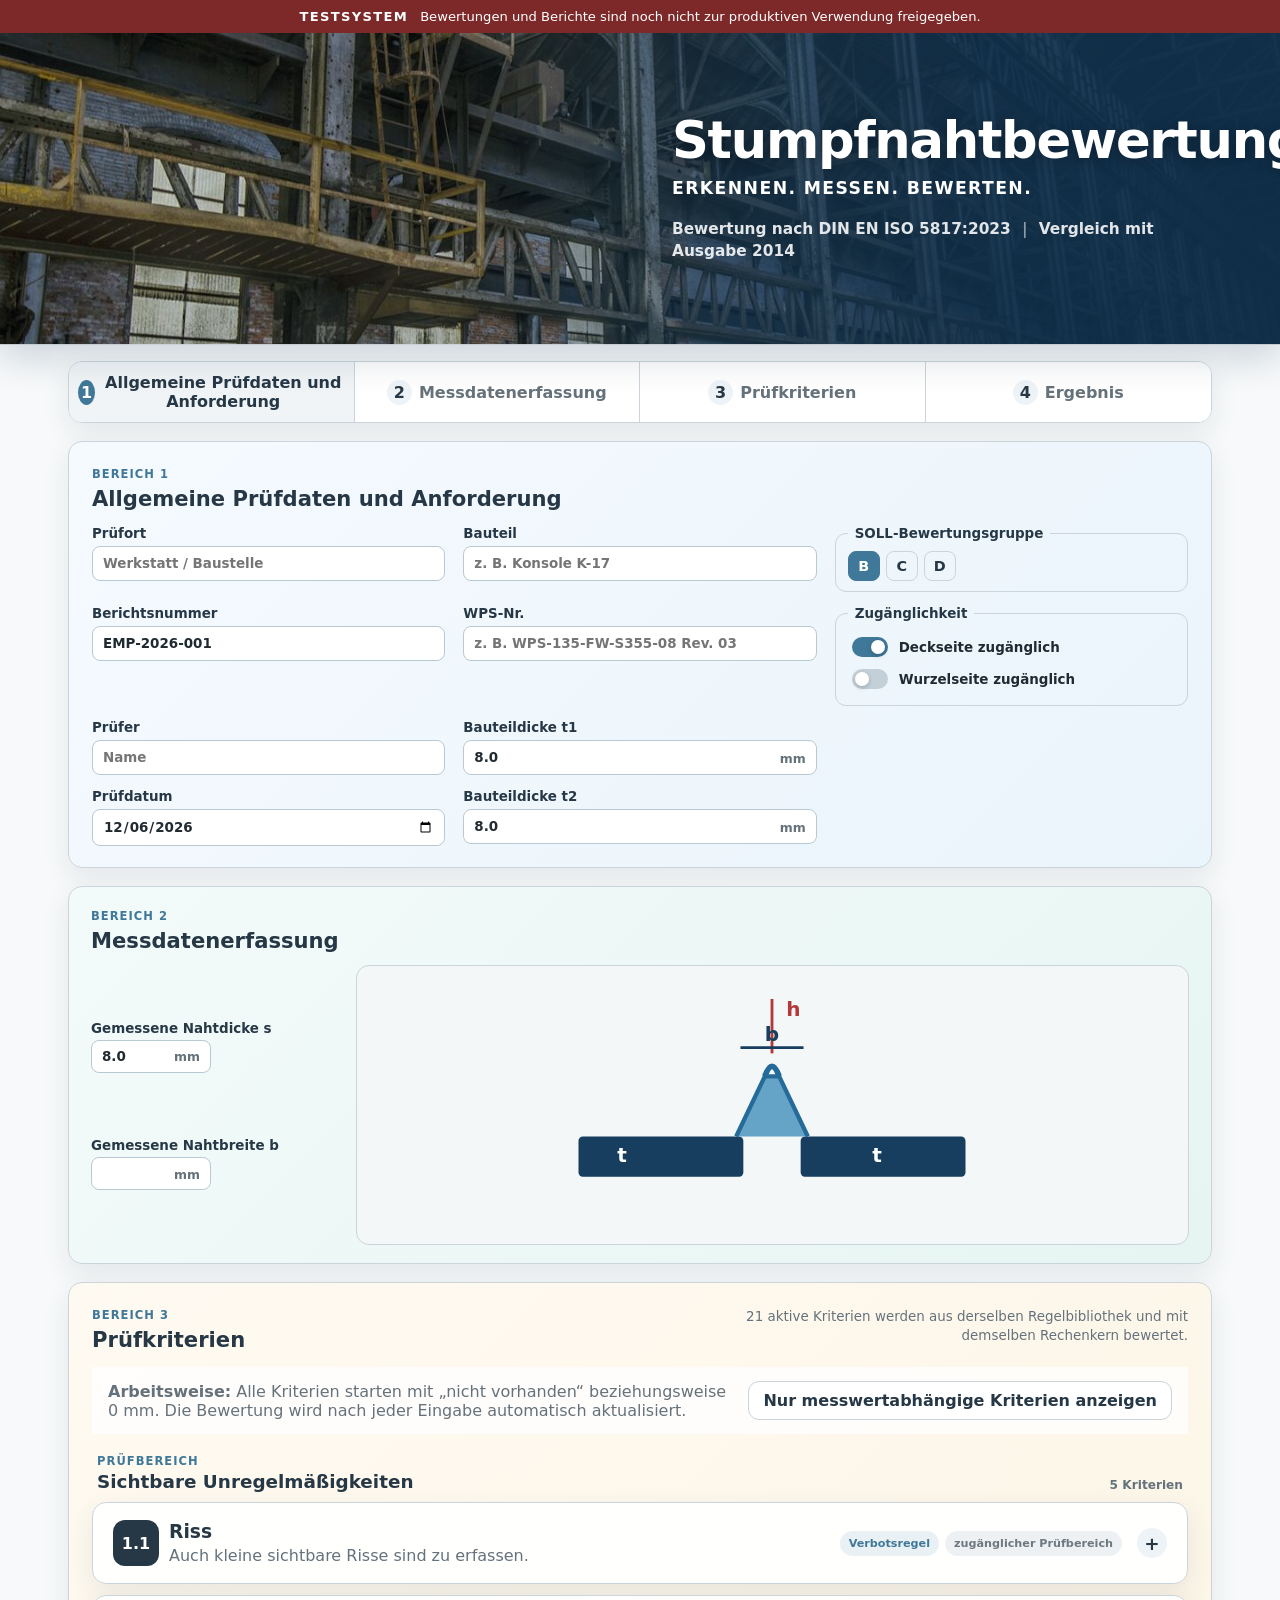
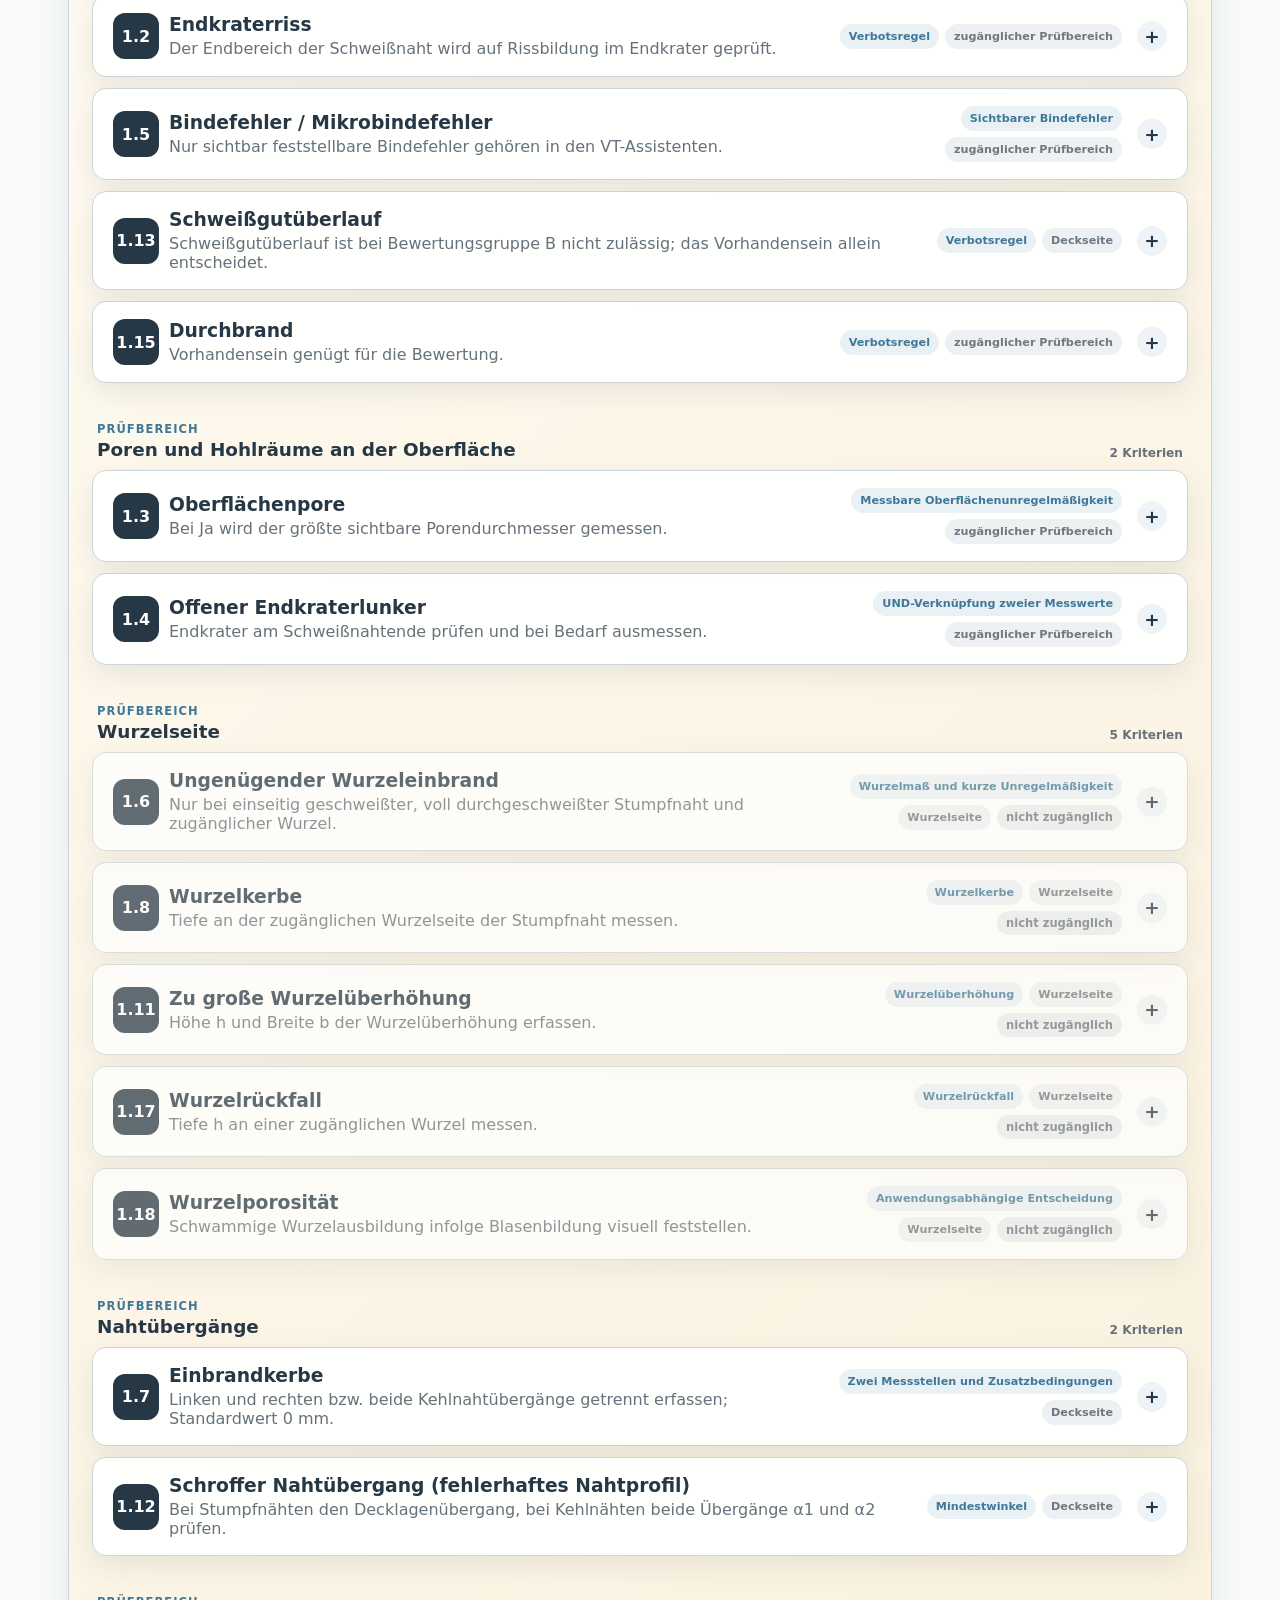
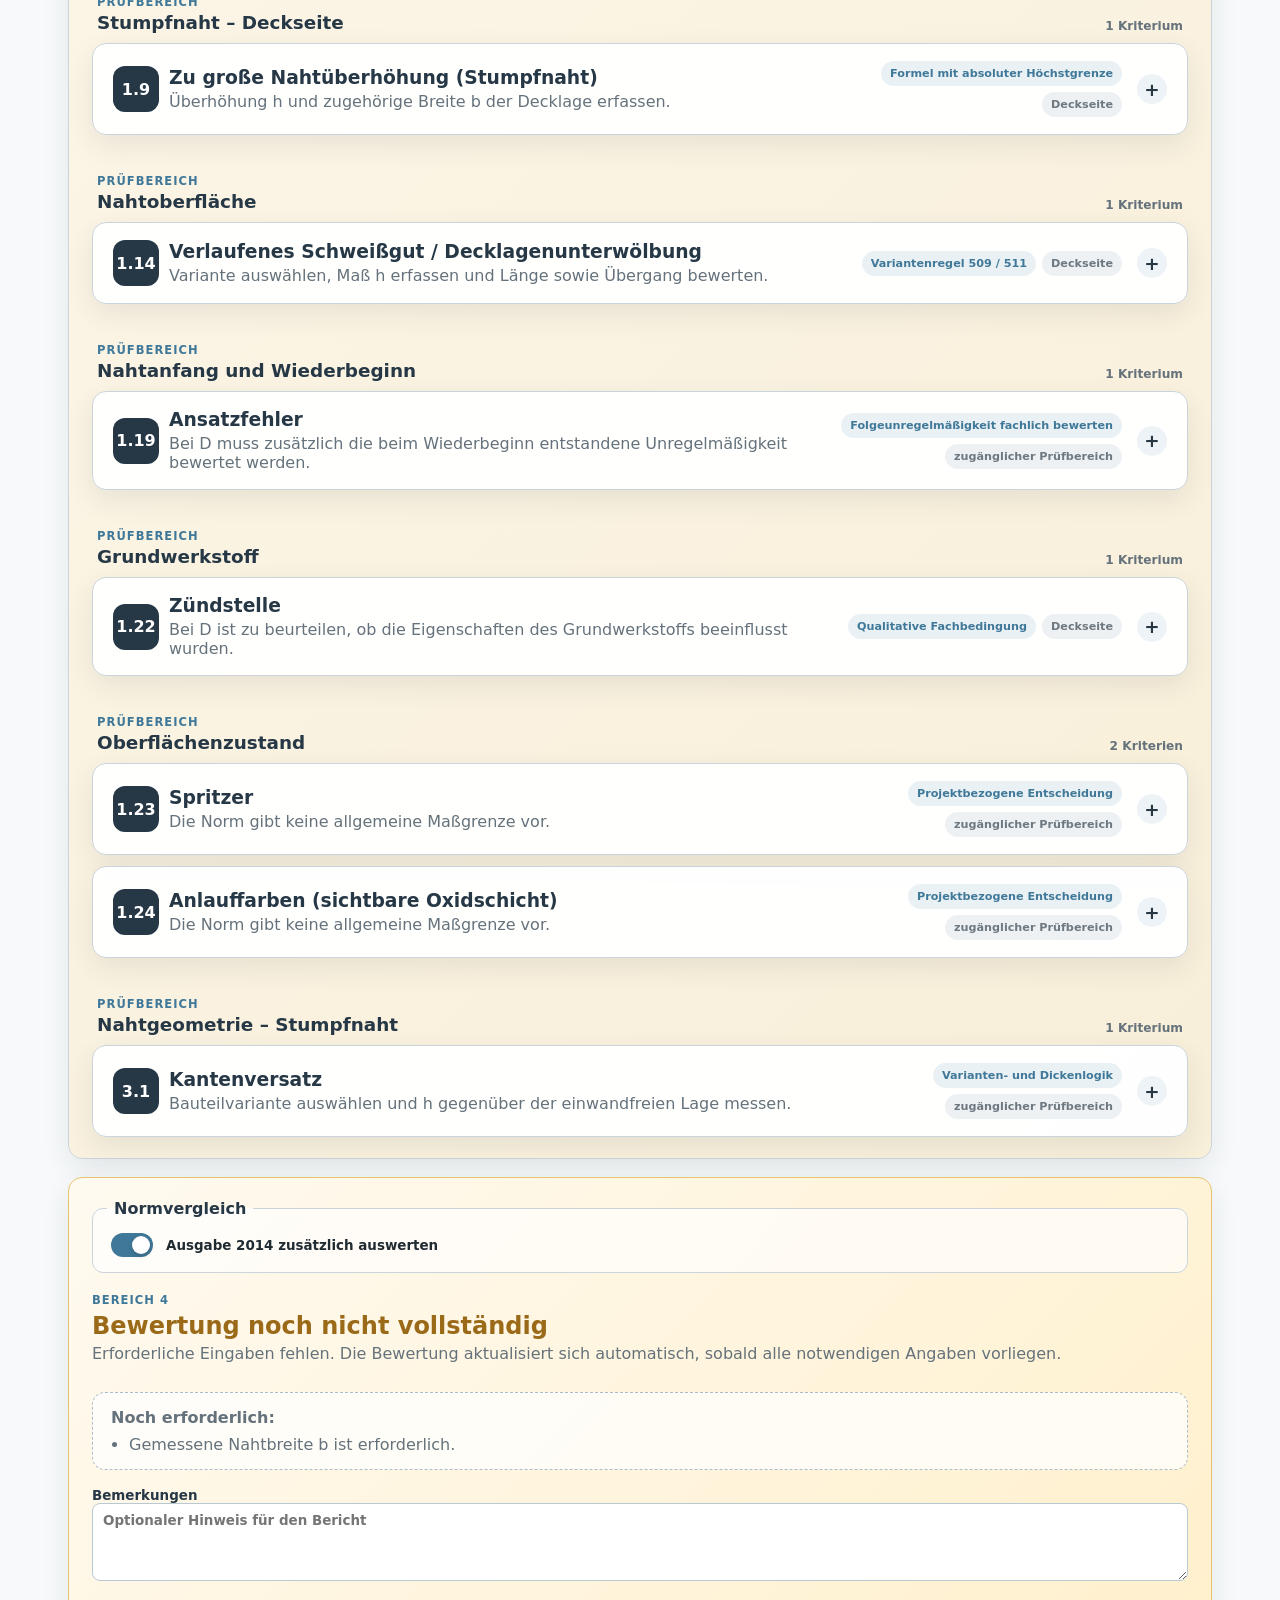
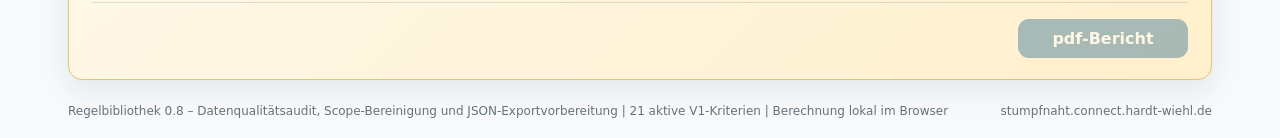
==== index.html @ 99b19569 "Connect-Stumpfnaht aus privatem Quellstand veröffentlichen" ====
<!doctype html>
<html lang="de">
<head>
  <meta charset="utf-8">
  <meta name="viewport" content="width=device-width, initial-scale=1">
  <meta name="theme-color" content="#173d5f">
  <meta name="robots" content="noindex,nofollow,noarchive">
  <meta name="referrer" content="strict-origin-when-cross-origin">
  <meta http-equiv="Content-Security-Policy" content="default-src 'self'; script-src 'self'; style-src 'self' 'unsafe-inline'; img-src 'self' data:; connect-src 'self'; object-src 'none'; base-uri 'self'; form-action 'self'">
  <title>Stumpfnahtbewertung | Hardt-Wiehl Connect</title>
  <link rel="stylesheet" href="./assets/styles.css?v=19cefddf840c">
</head>
<body>
<div class="test-system-banner" id="test-system-banner"><strong>TESTSYSTEM</strong><span>Bewertungen und Berichte sind noch nicht zur produktiven Verwendung freigegeben.</span></div>
<header class="site-header">
  <div class="site-header-inner">
    <div class="brand-block">
      <div>
        <h1 class="brand">Stumpfnahtbewertung</h1>
        <p class="subtitle">Erkennen. Messen. Bewerten.</p>
        <p class="header-standard">Bewertung nach DIN EN ISO 5817:2023 <span aria-hidden="true">|</span> Vergleich mit Ausgabe 2014</p>
      </div>
    </div>
  </div>
</header>

<main class="page-shell">

  <nav class="stepper panel" aria-label="Sprungnavigation">
    <button class="step active" type="button" data-target="inspection-header"><span>1</span><strong>Allgemeine Prüfdaten und Anforderung</strong></button>
    <button class="step" type="button" data-target="base-geometry"><span>2</span><strong>Messdatenerfassung</strong></button>
    <button class="step" type="button" data-target="inspection-criteria"><span>3</span><strong>Prüfkriterien</strong></button>
    <button class="step" type="button" data-target="evaluation-result"><span>4</span><strong>Ergebnis</strong></button>
  </nav>

  <div id="alert" class="alert hidden" role="alert"></div>

  <section class="panel step-panel area-1" id="inspection-header" data-panel="1">
    <div class="section-heading"><div><span class="eyebrow">Bereich 1</span><h2>Allgemeine Prüfdaten und Anforderung</h2></div></div>

    <div class="choice-grid joint-type-grid">
      <fieldset>
        <legend>Nahtart</legend>
        <label class="choice-card"><input type="radio" name="joint_type" value="fillet"><span class="choice-icon fillet-icon"></span><span><strong>Kehlnaht</strong><small>Geometrie mit a, aA, z1, z2 und m</small></span></label>
        <label class="choice-card"><input type="radio" name="joint_type" value="butt" checked><span class="choice-icon butt-icon"></span><span><strong>Stumpfnaht</strong><small>Geometrie mit t, s und b</small></span></label>
      </fieldset>
    </div>

    <div class="general-data-grid">
      <label>Prüfort<input id="location" placeholder="Werkstatt / Baustelle"></label>
      <label>Berichtsnummer<input id="report_id" value="EMP-2026-001"></label>
      <label>Prüfer<input id="inspector" placeholder="Name"></label>
      <label>Prüfdatum<input id="inspection_date" type="date"></label>
      <label>Bauteil<input id="component" placeholder="z. B. Konsole K-17"></label>
      <label>WPS-Nr.<input id="wps" placeholder="z. B. WPS-135-FW-S355-08 Rev. 03"></label>
      <label>Bauteildicke t1<div class="input-unit"><input id="geo-t1" type="number" min="0.5" step="0.1" value="8.0"><span>mm</span></div></label>
      <label>Bauteildicke t2<div class="input-unit"><input id="geo-t2" type="number" min="0.5" step="0.1" value="8.0"><span>mm</span></div></label>
      <label id="general-angle-field">Eingeschlossener Bauteilwinkel γ<div class="input-unit"><input id="geo-angle" type="number" min="60" max="120" step="1" value="90"><span>°</span></div></label>
      <label id="general-a-field">Nenn-Kehlnahtdicke a<div class="input-unit"><input id="geo-a" type="number" min="0.1" step="0.1" value="5.0"><span>mm</span></div></label>
      <fieldset class="compact-general-field">
        <legend>SOLL-Bewertungsgruppe</legend>
        <div class="quality-selector">
          <label><input type="radio" name="required_quality" value="B" checked><span>B</span></label>
          <label><input type="radio" name="required_quality" value="C"><span>C</span></label>
          <label><input type="radio" name="required_quality" value="D"><span>D</span></label>
        </div>
      </fieldset>
      <fieldset class="compact-general-field">
        <legend>Zugänglichkeit</legend>
        <label class="switch-row"><input id="access_face" type="checkbox" checked><span>Deckseite zugänglich</span></label>
        <label class="switch-row"><input id="access_root" type="checkbox"><span>Wurzelseite zugänglich</span></label>
      </fieldset>
    </div>
  </section>

  <section class="panel step-panel area-2" id="base-geometry" data-panel="2">
    <div class="section-heading"><div><span class="eyebrow">Bereich 2</span><h2>Messdatenerfassung</h2></div></div>
    <div class="geometry-layout">
      <div class="geometry-measurements"><div class="form-grid" id="geometry-fields"></div></div>
      <div class="geometry-card">
        <div class="schematic" id="geometry-schematic"></div>
      </div>
    </div>
  </section>

  <section class="panel step-panel area-3" id="inspection-criteria" data-panel="3">
    <div class="section-heading"><div><span class="eyebrow">Bereich 3</span><h2>Prüfkriterien</h2></div><p>21 aktive Kriterien werden aus derselben Regelbibliothek und mit demselben Rechenkern bewertet.</p></div>
    <div class="criteria-toolbar"><div><strong>Arbeitsweise:</strong> Alle Kriterien starten mit „nicht vorhanden“ beziehungsweise 0 mm. Die Bewertung wird nach jeder Eingabe automatisch aktualisiert.</div><div class="toolbar-actions"></div></div>
    <div id="criteria-list" class="criteria-list"></div>
  </section>

  <section class="panel step-panel area-4 evaluation-neutral" id="evaluation-result" data-panel="4">
    <fieldset class="norm-comparison">
      <legend>Normvergleich</legend>
      <label class="switch-row"><input id="compare_2014" type="checkbox" checked><span>Ausgabe 2014 zusätzlich auswerten</span></label>
    </fieldset>
    <div class="result-hero" id="result-summary">
      <div><span class="eyebrow">Bereich 4</span><h2>Bewertung noch nicht vollständig</h2><p>Die Bewertung aktualisiert sich automatisch nach jeder Eingabe.</p></div>
    </div>
    <div id="results-list" class="results-list"></div>
    <label class="report-notes-input">Bemerkungen
      <textarea id="report_notes" rows="3" maxlength="600" placeholder="Optionaler Hinweis für den Bericht"></textarea>
    </label>
    <div class="result-actions result-actions-bottom"><button class="primary" id="download-pdf" disabled>pdf-Bericht</button></div>
  </section>
</main>

<footer class="site-footer"><span id="footer-library">Regelbibliothek wird geladen...</span><span>stumpfnaht.connect.hardt-wiehl.de</span></footer>
<noscript><div class="alert">JavaScript ist für die lokale Bewertung erforderlich.</div></noscript>
<script type="module" src="./assets/target-lock.js?v=f0f768a8f797"></script>
<script type="module" src="./assets/app.js?v=d0db634fe8f9"></script>
<script type="module" src="./assets/criterion-filter.js?v=4a01de6ecc5f"></script>
</body>
</html>
---- assets/styles.css ----
:root {
  --navy:#173d5f; --navy-2:#0f2e49; --blue:#246b99; --blue-2:#3a88b7;
  --pale:#eaf3f8; --pale-2:#f4f8fb; --ink:#17232d; --muted:#5b6b78;
  --line:#cdd9e1; --white:#fff; --green:#1f7a4d; --green-bg:#e5f5ec;
  --red:#b33a3a; --red-bg:#fae8e8; --amber:#a86b00; --amber-bg:#fff3d9;
  --grey:#667784; --shadow:0 12px 34px rgba(23,61,95,.09); --radius:18px;
}
* { box-sizing:border-box; }
html { scroll-behavior:smooth; }
body { margin:0; font-family:Inter, ui-sans-serif, system-ui, -apple-system, BlinkMacSystemFont, "Segoe UI", sans-serif; color:var(--ink); background:linear-gradient(180deg,#eef5f9 0,#f8fafc 420px); }
button,input,select,textarea { font:inherit; }
button { cursor:pointer; }
.site-header { position:relative; isolation:isolate; min-height:clamp(224px,25vw,312px); display:flex; align-items:stretch; overflow:hidden; color:#fff; background:#0f2e49 url('./graphics/hero-industrial-hall.jpg?v=d4a983a8d9f7') 50% 44%/cover no-repeat; border-bottom:1px solid rgba(15,46,73,.82); box-shadow:0 14px 34px rgba(15,46,73,.16); }
.site-header:before { content:""; position:absolute; inset:0; z-index:0; background:linear-gradient(90deg,rgba(8,21,32,.10) 0%,rgba(8,21,32,.24) 36%,rgba(15,46,73,.72) 58%,rgba(15,46,73,.92) 78%,rgba(15,46,73,.97) 100%); }
.site-header-inner { position:relative; z-index:1; width:min(1180px,100%); margin:0 auto; padding:clamp(32px,4.8vw,60px) 18px; display:flex; align-items:center; justify-content:flex-end; }
.brand-block { width:min(540px,48%); }
.brand { margin:0; color:#fff; font-size:clamp(2rem,4vw,3.35rem); line-height:1.02; font-weight:850; letter-spacing:-.025em; text-shadow:0 2px 14px rgba(0,0,0,.28); }
.subtitle { margin:10px 0 0; color:#fff; font-size:clamp(.92rem,1.4vw,1.08rem); line-height:1.35; font-weight:800; letter-spacing:.08em; text-transform:uppercase; }
.header-standard { margin:18px 0 0; color:rgba(255,255,255,.88); font-size:clamp(.82rem,1.2vw,.96rem); line-height:1.45; font-weight:650; }
.header-standard span { padding:0 .38em; color:rgba(255,255,255,.52); }
.page-shell { max-width:1180px; margin:18px auto 34px; padding:0 18px; }
.panel { background:rgba(255,255,255,.97); border:1px solid var(--line); border-radius:var(--radius); box-shadow:var(--shadow); }
.eyebrow { color:var(--blue); text-transform:uppercase; letter-spacing:.09em; font-size:.72rem; font-weight:900; }
.schematic svg { width:100%; max-width:260px; height:auto; }
.stepper { display:grid; grid-template-columns:repeat(4,1fr); gap:0; margin:18px 0; overflow:hidden; }
.step { border:0; border-right:1px solid var(--line); background:#fff; padding:15px 12px; color:var(--muted); display:flex; align-items:center; justify-content:center; gap:9px; }
.step:last-child { border-right:0; }
.step span { width:28px; height:28px; display:grid; place-items:center; border-radius:50%; background:var(--pale); color:var(--navy); font-weight:900; }
.step.active { color:var(--navy); background:var(--pale-2); }
.step.active span { color:#fff; background:var(--blue); }
.step.completed span { color:#fff; background:var(--green); }
.step-panel { padding:28px 30px; }
.section-heading { display:flex; justify-content:space-between; align-items:flex-start; gap:20px; margin-bottom:22px; }
.section-heading h2 { margin:4px 0 0; color:var(--navy); font-size:1.5rem; }
.section-heading p { margin:4px 0 0; color:var(--muted); max-width:480px; text-align:right; }
.form-grid { display:grid; grid-template-columns:repeat(2,minmax(0,1fr)); gap:17px; }
.report-grid { grid-template-columns:repeat(3,minmax(0,1fr)); }
label { display:flex; flex-direction:column; gap:7px; font-size:.84rem; font-weight:800; color:var(--navy); }
input,select,textarea { width:100%; padding:11px 12px; border:1px solid #b9c9d4; border-radius:10px; background:#fff; color:var(--ink); outline:none; transition:.16s; }
input:focus,select:focus,textarea:focus { border-color:var(--blue); box-shadow:0 0 0 3px rgba(36,107,153,.12); }
input[type="checkbox"],input[type="radio"] { width:auto; }
.full-width { margin-top:18px; }
.choice-grid { display:grid; grid-template-columns:1fr 1fr; gap:20px; margin-top:22px; }
.choice-grid.compact { align-items:stretch; }
fieldset { margin:0; padding:16px; border:1px solid var(--line); border-radius:14px; }
legend { padding:0 7px; color:var(--navy); font-weight:900; }
.choice-card { position:relative; display:grid; grid-template-columns:auto 44px 1fr; align-items:center; gap:12px; padding:12px; margin-top:9px; border:1px solid var(--line); border-radius:12px; cursor:pointer; color:var(--ink); }
.choice-card:has(input:checked) { border-color:var(--blue); background:var(--pale); box-shadow:inset 0 0 0 1px var(--blue); }
.choice-card small { display:block; color:var(--muted); font-weight:500; margin-top:2px; }
.choice-icon { width:42px; height:32px; position:relative; display:block; }
.fillet-icon:before,.fillet-icon:after { content:""; position:absolute; background:var(--navy); }
.fillet-icon:before { width:38px; height:6px; left:0; bottom:0; }
.fillet-icon:after { width:6px; height:30px; left:0; bottom:0; }
.fillet-icon { background:linear-gradient(135deg,transparent 49%,var(--blue) 50% 58%,transparent 59%); }
.butt-icon:before,.butt-icon:after { content:""; position:absolute; bottom:0; width:18px; height:7px; background:var(--navy); }
.butt-icon:before { left:0; } .butt-icon:after { right:0; }
.butt-icon { background:linear-gradient(115deg,transparent 42%,var(--blue) 43% 49%,transparent 50%),linear-gradient(65deg,transparent 42%,var(--blue) 43% 49%,transparent 50%); }
.quality-selector { display:grid; grid-template-columns:repeat(3,1fr); gap:8px; }
.quality-selector label { cursor:pointer; }
.quality-selector input { position:absolute; opacity:0; }
.quality-selector span { display:grid; place-items:center; padding:12px; border:1px solid var(--line); border-radius:10px; font-size:1.08rem; }
.quality-selector input:checked + span { color:#fff; background:var(--blue); border-color:var(--blue); }
.field-help { color:var(--muted); font-size:.78rem; line-height:1.45; margin:9px 0 0; }
.switch-row { flex-direction:row; align-items:center; gap:10px; padding:8px 0; color:var(--ink); font-weight:700; }
.switch-row input { appearance:none; width:42px; height:24px; border-radius:99px; padding:0; background:#c3d0d8; border:0; position:relative; flex:0 0 auto; }
.switch-row input:after { content:""; position:absolute; width:18px; height:18px; top:3px; left:3px; border-radius:50%; background:#fff; transition:.18s; box-shadow:0 2px 5px rgba(0,0,0,.18); }
.switch-row input:checked { background:var(--blue); }
.switch-row input:checked:after { transform:translateX(18px); }
.geometry-layout { display:grid; grid-template-columns:.8fr 1.2fr; gap:26px; }
.geometry-card { background:var(--pale-2); border:1px solid var(--line); border-radius:16px; padding:20px; }
.schematic { min-height:230px; display:grid; place-items:center; }
.formula-box { border-radius:12px; background:#fff; border:1px solid var(--line); padding:12px; font-size:.84rem; color:var(--muted); line-height:1.55; }
.auto-throat-row { margin-top:15px; }
.criteria-list { display:grid; gap:16px; }
.criterion-card { padding:22px 24px; }
.criterion-header { display:grid; grid-template-columns:auto 1fr auto; gap:14px; align-items:start; }
.rule-number { width:54px; height:54px; display:grid; place-items:center; background:var(--navy); color:#fff; border-radius:15px; font-weight:900; }
.criterion-header h3 { margin:0; color:var(--navy); }
.criterion-header p { margin:4px 0 0; color:var(--muted); }
.role-tag { background:var(--pale); color:var(--blue); border-radius:999px; padding:6px 9px; font-size:.7rem; font-weight:900; white-space:nowrap; }
.criterion-tools { display:grid; grid-template-columns:1fr auto; gap:18px; margin-top:18px; align-items:end; }
.criterion-fields { display:grid; grid-template-columns:repeat(3,minmax(0,1fr)); gap:14px; }
.quality-override { min-width:180px; }
.result-hero { padding:24px 28px; display:flex; align-items:center; justify-content:space-between; gap:20px; }
.result-hero h2 { margin:4px 0; color:var(--navy); }
.result-hero p { margin:0; color:var(--muted); }
.result-actions { display:flex; gap:10px; }
.results-list { display:grid; gap:14px; margin-top:16px; }
.result-card { padding:18px 20px; display:grid; grid-template-columns:60px 1fr auto; gap:16px; align-items:start; }
.result-card .rule-number { width:50px; height:50px; }
.result-card h3 { margin:0; color:var(--navy); }
.result-meta { margin-top:8px; display:flex; flex-wrap:wrap; gap:7px; }
.badge { display:inline-flex; align-items:center; gap:5px; padding:5px 9px; border-radius:999px; font-size:.72rem; font-weight:900; }
.badge.pass { background:var(--green-bg); color:var(--green); }
.badge.fail { background:var(--red-bg); color:var(--red); }
.badge.manual_review,.badge.incomplete { background:var(--amber-bg); color:var(--amber); }
.badge.not_applicable,.badge.not_assessable { background:#e9edf0; color:var(--grey); }
.metric { min-width:165px; padding:12px; border-radius:12px; background:var(--pale-2); border:1px solid var(--line); text-align:right; }
.metric strong { display:block; font-size:1.18rem; color:var(--navy); }
.metric small { color:var(--muted); }
.comparison-row { margin-top:10px; padding-top:10px; border-top:1px dashed var(--line); color:var(--muted); font-size:.8rem; }
.navigation-bar { position:sticky; bottom:12px; display:flex; align-items:center; justify-content:space-between; gap:14px; margin-top:18px; padding:12px 14px; z-index:8; }
button.primary,button.secondary { border-radius:11px; padding:11px 18px; font-weight:900; border:1px solid transparent; }
button.primary { color:#fff; background:var(--blue); }
button.primary:hover { background:var(--navy); }
button.secondary { color:var(--navy); background:#fff; border-color:var(--line); }
button:disabled { opacity:.45; cursor:not-allowed; }
.progress-note { color:var(--muted); font-size:.82rem; }
.alert { margin:0 0 18px; border-radius:13px; padding:13px 16px; background:var(--red-bg); color:var(--red); border:1px solid #efc3c3; font-weight:700; }
.hidden { display:none !important; }
.site-footer { max-width:1180px; margin:0 auto; padding:0 18px 28px; display:flex; justify-content:space-between; color:var(--muted); font-size:.75rem; }
@media (max-width:860px) {
  .brand-block { width:min(570px,62%); }
  .geometry-layout { grid-template-columns:1fr; }
  .report-grid { grid-template-columns:repeat(2,1fr); }
  .criterion-fields { grid-template-columns:repeat(2,1fr); }
  .criterion-tools { grid-template-columns:1fr; }
  .quality-override { min-width:0; }
}
@media (max-width:620px) {
  .site-header { min-height:256px; background-position:52% 48%; }
  .site-header:before { background:linear-gradient(90deg,rgba(8,21,32,.68) 0%,rgba(8,21,32,.80) 45%,rgba(15,46,73,.96) 100%); }
  .site-header-inner { padding:30px 14px; align-items:center; }
  .brand-block { width:min(92%,420px); }
  .brand { font-size:clamp(1.75rem,9vw,2.35rem); }
  .subtitle { margin-top:8px; font-size:.72rem; letter-spacing:.07em; }
  .header-standard { margin-top:13px; font-size:.76rem; }
  .header-standard span { display:none; }
  .page-shell { margin-top:14px; padding:0 10px; }
  .step-panel,.criterion-card { padding:20px 17px; }
  .step { padding:11px 5px; flex-direction:column; gap:4px; font-size:.68rem; }
  .step span { width:24px; height:24px; }
  .section-heading { display:block; }
  .section-heading p { text-align:left; }
  .form-grid,.report-grid,.choice-grid,.criterion-fields { grid-template-columns:1fr; }
  .criterion-header { grid-template-columns:auto 1fr; }
  .role-tag { grid-column:2; justify-self:start; }
  .result-card { grid-template-columns:50px 1fr; }
  .metric { grid-column:1/-1; text-align:left; }
  .result-hero { align-items:flex-start; flex-direction:column; }
  .result-actions { width:100%; }
  .result-actions button { flex:1; }
  .navigation-bar { bottom:6px; }
  .progress-note { display:none; }
  .site-footer { flex-direction:column; gap:5px; }
}

.input-unit { position:relative; }
.input-unit input { padding-right:46px; }
.input-unit span { position:absolute; right:11px; top:50%; transform:translateY(-50%); color:var(--muted); font-size:.78rem; font-weight:800; pointer-events:none; }
.switch-row small { color:var(--muted); font-weight:500; }
.alert ul { margin:7px 0 0 18px; padding:0; }

.criteria-list,.results-list { padding-bottom:76px; }

.criteria-toolbar { margin-bottom:16px; padding:14px 16px; display:flex; justify-content:space-between; gap:16px; align-items:center; color:var(--muted); }
.toolbar-actions { display:flex; gap:8px; flex:0 0 auto; }
.toolbar-actions button { padding:8px 12px; }
.criterion-group { display:grid; gap:10px; }
.criterion-group + .criterion-group { margin-top:24px; }
.criterion-group-heading { display:flex; justify-content:space-between; align-items:end; padding:0 5px; color:var(--muted); }
.criterion-group-heading h3 { margin:2px 0 0; color:var(--navy); font-size:1.15rem; }
.criterion-group-heading > span { font-size:.76rem; font-weight:800; }
.criterion-group-list { display:grid; gap:11px; }
details.criterion-card { padding:0; overflow:hidden; }
details.criterion-card > summary { list-style:none; cursor:pointer; padding:17px 20px; }
details.criterion-card > summary::-webkit-details-marker { display:none; }
details.criterion-card > summary:after { content:'+'; width:30px; height:30px; border-radius:50%; display:grid; place-items:center; background:var(--pale); color:var(--navy); font-size:1.15rem; font-weight:900; margin-left:5px; }
details.criterion-card[open] > summary:after { content:'−'; }
details.criterion-card[open] > summary { background:var(--pale-2); border-bottom:1px solid var(--line); }
.criterion-header { grid-template-columns:auto 1fr auto auto; align-items:center; }
.summary-tags { display:flex; flex-wrap:wrap; justify-content:flex-end; gap:6px; max-width:300px; }
.side-tag { background:#eef1f3; color:var(--grey); border-radius:999px; padding:6px 9px; font-size:.7rem; font-weight:900; white-space:nowrap; }
.criterion-body { padding:18px 22px 20px; }
.criterion-unavailable { opacity:.72; }
.criterion-unavailable > summary { cursor:not-allowed; }
.calculated-note { min-height:58px; display:flex; align-items:center; padding:12px 14px; border:1px dashed var(--line); border-radius:12px; background:var(--pale-2); color:var(--muted); font-size:.84rem; }
@media (max-width:760px) {
  .criteria-toolbar { align-items:flex-start; flex-direction:column; }
  .toolbar-actions { width:100%; }
  .toolbar-actions button { flex:1; }
  .criterion-header { grid-template-columns:48px 1fr auto; }
  .summary-tags { grid-column:2 / -1; justify-content:flex-start; max-width:none; }
  details.criterion-card > summary:after { grid-column:3; grid-row:1; }
}
.test-system-banner { position:relative; z-index:20; display:flex; justify-content:center; gap:12px; align-items:center; padding:9px 18px; background:#7d2929; color:#fff; font-size:.82rem; text-align:center; }
.test-system-banner strong { letter-spacing:.1em; }
body.production-mode .test-system-banner { display:none; }
@media (max-width:620px) { .test-system-banner { flex-direction:column; gap:2px; padding:7px 12px; } }

/* Freigegebener UX-Maßnahmenplan: Bereichsfarben, Live-Ergebnis und Statusflächen */
.step-panel { margin-top:18px; }
.area-1 { background:linear-gradient(135deg,#f5faff 0,#eaf4fb 100%); border-color:#bfd6e6; }
.area-2 { background:linear-gradient(135deg,#f3fbfa 0,#e6f5f2 100%); border-color:#b9ddd6; }
.area-3 { background:linear-gradient(135deg,#fffaf1 0,#f8efd9 100%); border-color:#e5d2a7; }
.area-4 { transition:background .22s ease,border-color .22s ease,box-shadow .22s ease; }
.area-4.evaluation-neutral { background:linear-gradient(135deg,#f5f7f9 0,#e9eef2 100%); border-color:#c8d2d9; }
.area-4.evaluation-warning { background:linear-gradient(135deg,#fffaf0 0,#fff0cc 100%); border-color:#e5c36f; }
.area-4.evaluation-pass { background:linear-gradient(135deg,#f1fbf5 0,#dff3e8 100%); border-color:#79b996; box-shadow:0 12px 34px rgba(31,122,77,.14); }
.area-4.evaluation-fail { background:linear-gradient(135deg,#fff5f5 0,#f8dddd 100%); border-color:#d58b8b; box-shadow:0 12px 34px rgba(179,58,58,.14); }
.area-4 .result-hero { padding:0 0 18px; background:transparent; border:0; box-shadow:none; }
.area-4.evaluation-pass .result-hero h2 { color:var(--green); }
.area-4.evaluation-fail .result-hero h2 { color:var(--red); }
.area-4.evaluation-warning .result-hero h2 { color:var(--amber); }

.criteria-toolbar { background:rgba(255,255,255,.78); }
.toolbar-actions:empty { display:none; }
.criteria-list,.results-list { padding-bottom:0; }

.result-card { border-width:2px; transition:background .18s ease,border-color .18s ease; }
.result-card.result-status-pass { background:var(--green-bg); border-color:#86c4a2; }
.result-card.result-status-fail { background:var(--red-bg); border-color:#dc9696; }
.result-card.result-status-incomplete,
.result-card.result-status-manual_review { background:var(--amber-bg); border-color:#e3c26c; }
.result-card.result-status-not_applicable,
.result-card.result-status-not_assessable { background:#eef1f3; border-color:#cbd3d9; }
.result-editions { margin-top:9px; display:grid; gap:7px; }
.result-edition-row { display:flex; flex-wrap:wrap; align-items:center; gap:8px; }
.edition-label { min-width:42px; color:var(--navy); font-size:.75rem; font-weight:900; }
.edition-2014 { padding:7px 9px; border-radius:10px; background:rgba(102,119,132,.10); }
.edition-2014 .edition-label { color:var(--grey); }
.comparison-formula { color:var(--grey); }
.comparison-metric { display:block; margin-top:6px; color:var(--grey); }
.metric { background:rgba(255,255,255,.72); }

.live-incomplete-note { padding:15px 18px; border:1px dashed #aebbc5; border-radius:13px; background:rgba(255,255,255,.72); color:var(--muted); }
.live-incomplete-note ul { margin:8px 0 0 18px; padding:0; }
.geometry-alert { margin-top:10px; margin-bottom:0; }
.result-actions-bottom { display:flex; justify-content:flex-end; margin-top:18px; padding-top:16px; border-top:1px solid rgba(23,61,95,.14); }
.result-actions-bottom button { min-width:170px; }

@media (max-width:620px) {
  .result-actions-bottom button { width:100%; }
  .result-edition-row { align-items:flex-start; }
  .result-edition-row .badge { white-space:normal; }
}


/* Semantische Ergebnisdarstellung: SOLL, IST und Bewertung */
.result-card { grid-template-columns:60px minmax(0,1fr); }
.result-card-content { min-width:0; }
.result-editions { margin-top:11px; display:grid; gap:8px; }
.result-edition-row { display:grid; grid-template-columns:52px minmax(0,1fr) minmax(0,1fr) minmax(0,1.15fr); gap:8px; align-items:stretch; padding:9px; border:1px solid rgba(23,61,95,.12); border-radius:12px; background:rgba(255,255,255,.76); }
.result-edition-row.edition-2014 { background:rgba(102,119,132,.13); border-color:rgba(102,119,132,.24); }
.edition-label { display:flex; align-items:center; justify-content:center; min-width:0; border-radius:9px; background:var(--navy); color:#fff; font-size:.76rem; font-weight:900; }
.edition-2014 .edition-label { background:var(--grey); color:#fff; }
.result-value { min-width:0; padding:5px 7px; border-left:1px solid rgba(23,61,95,.12); }
.result-value small { display:block; margin-bottom:3px; color:var(--muted); font-size:.66rem; font-weight:900; letter-spacing:.06em; text-transform:uppercase; }
.result-value strong { display:block; color:var(--ink); font-size:.86rem; line-height:1.35; overflow-wrap:anywhere; }
.result-assessment.pass strong { color:var(--green); }
.result-assessment.fail strong { color:var(--red); }
.result-assessment.manual_review strong,.result-assessment.incomplete strong { color:var(--amber); }
.result-details { margin-top:10px; border-top:1px dashed rgba(23,61,95,.22); padding-top:9px; color:var(--muted); font-size:.79rem; }
.result-details summary { cursor:pointer; color:var(--navy); font-weight:800; }
.result-details > div { margin-top:8px; }
.result-details ul { margin:5px 0 0 18px; padding:0; }
.metric,.comparison-metric { display:none!important; }

@media (max-width:820px) {
  .result-edition-row { grid-template-columns:44px 1fr; }
  .edition-label { grid-row:1 / span 3; }
  .result-value { grid-column:2; border-left:0; border-top:1px solid rgba(23,61,95,.12); padding:7px 5px; }
  .result-value:nth-child(2) { border-top:0; }
}

@media (max-width:620px) {
  .result-card { grid-template-columns:46px minmax(0,1fr); gap:10px; }
  .result-card .rule-number { width:44px; height:44px; }
  .result-edition-row { padding:7px; }
}


/* UI-02: spaltenweise Prüfdaten und kompakte Messdatenerfassung */
.general-data-grid { display:grid; grid-auto-flow:column; grid-template-rows:repeat(4,minmax(0,auto)); grid-template-columns:repeat(3,minmax(0,1fr)); gap:14px 18px; align-items:start; }
.general-data-grid > label,.general-data-grid > fieldset { min-width:0; }
.compact-general-field { padding:10px 12px; }
.compact-general-field legend { font-size:.84rem; }
.general-data-grid .quality-selector { grid-template-columns:repeat(3,32px); gap:6px; }
.general-data-grid .quality-selector span { min-height:30px; padding:4px 0; border-radius:8px; font-size:.9rem; }
.general-data-grid .switch-row { padding:3px 0; gap:8px; }
.general-data-grid .switch-row input { width:36px; height:20px; }
.general-data-grid .switch-row input:after { width:14px; height:14px; }
.general-data-grid .switch-row input:checked:after { transform:translateX(16px); }
.joint-type-grid { grid-template-columns:1fr; margin-bottom:18px; }
.joint-type-grid:has(fieldset[hidden]) { display:none; }
.norm-comparison { margin-bottom:16px; padding:10px 14px; background:rgba(255,255,255,.68); }
.norm-comparison .switch-row { padding:2px 0; }
.report-notes-input { display:block; margin-top:18px; }
.report-notes-input textarea { min-height:78px; resize:vertical; }
.area-2 .geometry-layout { grid-template-columns:minmax(170px,.46fr) minmax(0,1.54fr) !important; gap:16px !important; max-width:none !important; margin:0 !important; align-items:stretch !important; }
.geometry-measurements { display:flex; align-items:stretch; }
.area-2 #geometry-fields { width:100%; grid-template-columns:1fr !important; align-content:space-evenly; gap:12px; }
#geometry-fields .input-unit { max-width:7.5rem; }
.area-2 .geometry-card { min-height:0; padding:10px; display:grid; }
.area-2 .schematic { min-height:0 !important; height:100%; }
.area-2 .schematic svg { width:100%; max-width:430px !important; max-height:340px; }

@media (max-width:860px) {
  .general-data-grid { grid-template-rows:repeat(6,minmax(0,auto)); grid-template-columns:repeat(2,minmax(0,1fr)); }
  .area-2 .geometry-layout { grid-template-columns:minmax(160px,.55fr) minmax(0,1.45fr) !important; }
}
@media (max-width:620px) {
  .general-data-grid { grid-auto-flow:row; grid-template-rows:none; grid-template-columns:1fr; }
  .area-2 .geometry-layout { grid-template-columns:1fr !important; }
  .area-2 #geometry-fields { grid-template-columns:1fr !important; }
  #geometry-fields .input-unit { max-width:9rem; }
  .area-2 .schematic svg { max-height:none; }
}
/* Paket 4: harmonisiertes technisches Farbkonzept und CAD-Banner */
:root {
  --navy:#263746;
  --navy-2:#1c2a35;
  --blue:#3f7898;
  --blue-2:#5d93af;
  --pale:#edf3f6;
  --pale-2:#f6f8f9;
  --ink:#202a31;
  --muted:#65727b;
  --line:#cbd4da;
  --green:#29704d;
  --green-bg:#e8f2ed;
  --red:#b23a3a;
  --red-bg:#f8eaea;
  --amber:#9a6a18;
  --amber-bg:#fbf2df;
  --grey:#6d7880;
  --shadow:0 10px 28px rgba(38,55,70,.09);
}
body { background:linear-gradient(180deg,#e9eff2 0,#f7f9fa 390px); }
.site-header { border-bottom-color:rgba(203,212,218,.95); }
.brand-mark { background:linear-gradient(145deg,var(--navy),var(--blue)); }
.version-pill { border:1px solid var(--line); }
.hero {
  position:relative;
  color:#fff;
  overflow:hidden;
  border-color:#42596a;
  background:linear-gradient(120deg,#202e39 0%,#2d4658 58%,#355d73 100%);
  box-shadow:0 14px 34px rgba(28,42,53,.18);
}
.hero:before {
  content:"";
  position:absolute;
  inset:0;
  pointer-events:none;
  opacity:.16;
  background-image:linear-gradient(rgba(255,255,255,.2) 1px,transparent 1px),linear-gradient(90deg,rgba(255,255,255,.2) 1px,transparent 1px);
  background-size:24px 24px;
  mask-image:linear-gradient(90deg,#000 0%,transparent 58%);
}
.hero-copy,.joint-illustration { position:relative; z-index:1; }
.hero-kicker { color:#a9c9da; }
.hero-title,.hero-standard { color:#fff; }
.hero-process { color:#d1dce2; }
.joint-illustration {
  min-height:150px;
  border-left:1px solid rgba(255,255,255,.18);
  background-color:rgba(8,19,27,.10);
  border-radius:12px;
}
.panel { border-color:var(--line); }
.step.active { background:#f0f4f6; }
.step.active span,.quality-selector input:checked + span,button.primary { background:var(--blue); }
button.primary:hover { background:var(--navy); }
input:focus,select:focus,textarea:focus { border-color:var(--blue); box-shadow:0 0 0 3px rgba(63,120,152,.14); }
.choice-card:has(input:checked) { border-color:var(--blue); background:#edf4f7; box-shadow:inset 0 0 0 1px var(--blue); }
.geometry-card,.metric { background:#f4f7f8; }
.rule-number { background:var(--navy); }
.role-tag { color:var(--blue); background:#eaf1f4; }
.weld-preview { color:var(--ink); }
@media (max-width:860px) {
  .hero { background:linear-gradient(145deg,#202e39 0%,#31556a 100%); }
  .joint-illustration { border-left:0; border-top:1px solid rgba(255,255,255,.16); }
}

/* Paket 3: kompaktere, weiterhin touch-taugliche Oberfläche */
:root { --radius:14px; }
.site-header { padding-top:10px; padding-bottom:10px; }
.brand-mark { width:40px; height:40px; border-radius:11px; }
.brand-mark svg { width:29px; }
.page-shell { margin-top:16px; margin-bottom:24px; }
.hero { gap:22px; padding:22px 26px; }
.hero-title { margin:4px 0 7px; }
.hero-process { margin-top:11px; }
.joint-illustration { min-height:118px; }
.stepper { margin:12px 0; }
.step { padding:11px 9px; gap:7px; }
.step span { width:25px; height:25px; }
.step-panel { padding:21px 23px; }
.section-heading { gap:16px; margin-bottom:15px; }
.section-heading h2 { font-size:1.32rem; }
.section-heading p { font-size:.84rem; line-height:1.4; }
.form-grid { gap:12px 14px; }
.report-grid { grid-template-columns:repeat(4,minmax(0,1fr)); }
label { gap:5px; }
input,select,textarea { padding:9px 10px; border-radius:8px; }
.full-width { margin-top:13px; }
.choice-grid { gap:14px; margin-top:15px; }
fieldset { padding:12px 13px; border-radius:11px; }
.choice-card { gap:9px; padding:9px 10px; margin-top:7px; }
.choice-icon { transform:scale(.9); transform-origin:center; }
.quality-selector span { padding:9px; }
.field-help { margin-top:6px; line-height:1.35; }
.switch-row { padding:5px 0; }
.geometry-layout { grid-template-columns:.72fr 1.28fr; gap:18px; }
.geometry-card { padding:14px; border-radius:13px; }
.schematic { min-height:190px; }
.formula-box { padding:9px 10px; line-height:1.45; }
.auto-throat-row { margin-top:10px; }
.criteria-list { gap:11px; }
.criterion-card { padding:16px 18px; }
.criterion-header { gap:10px; }
.rule-number { width:46px; height:46px; border-radius:12px; }
.criterion-tools { gap:13px; margin-top:12px; }
.criterion-fields { gap:10px; }
.result-hero { padding:18px 21px; }
.results-list { gap:10px; margin-top:11px; }
.result-card { padding:14px 16px; gap:12px; }
.result-card .rule-number { width:44px; height:44px; }
.result-meta { margin-top:6px; gap:5px; }
.metric { min-width:145px; padding:9px 10px; }
.comparison-row { margin-top:7px; padding-top:7px; }
.navigation-bar { margin-top:12px; padding:9px 11px; }
button.primary,button.secondary { padding:9px 14px; }
.alert { margin-bottom:12px; padding:10px 13px; }
.site-footer { padding-bottom:20px; }

/* Kurze Zahlenfelder erhalten auf großen Bildschirmen weniger Breite. */
@media (min-width:861px) {
  .report-grid > label:has(input[type="number"]),
  #geometry-fields > label:has(input[type="number"]) { max-width:230px; }
  #geometry-fields { grid-template-columns:repeat(3,minmax(150px,1fr)); }
}

@media (max-width:1100px) {
  .report-grid { grid-template-columns:repeat(3,minmax(0,1fr)); }
}

@media (max-width:860px) {
  .page-shell { margin-top:12px; padding:0 12px; }
  .site-header { padding-left:14px; padding-right:14px; }
  .hero { padding:18px; gap:14px; }
  .joint-illustration { min-height:105px !important; }
  .step-panel { padding:17px 16px; }
  .section-heading { display:block; }
  .section-heading p { margin-top:7px; text-align:left; max-width:none; }
  .report-grid { grid-template-columns:repeat(2,minmax(0,1fr)); }
  .geometry-layout { gap:13px; }
  .schematic { min-height:170px; }
}

@media (max-width:560px) {
  .brand-mark { width:36px; height:36px; }
  .brand { font-size:.94rem; }
  .subtitle { font-size:.68rem; }
  .version-pill { padding:5px 8px; }
  .hero { padding:15px; }
  .hero-process { margin-top:8px; }
  .stepper { grid-template-columns:repeat(2,1fr); }
  .step:nth-child(2) { border-right:0; }
  .step:nth-child(-n+2) { border-bottom:1px solid var(--line); }
  .step { min-height:48px; justify-content:flex-start; }
  .report-grid,.form-grid,.choice-grid,.criterion-fields { grid-template-columns:1fr; }
  .criterion-card { padding:14px; }
  .criterion-header { grid-template-columns:auto 1fr; }
  .criterion-header .role-tag { grid-column:2; justify-self:start; }
  .criterion-tools { margin-top:10px; }
  .result-card { grid-template-columns:42px 1fr; }
  .result-card .metric { grid-column:1 / -1; text-align:left; }
  input,select,textarea,button.primary,button.secondary { min-height:42px; }
}

/* Paket 1: kompakte Messdatenerfassung mit hervorgehobener Geometrievorschau */
.area-2 { padding:18px 22px; }
.area-2 .section-heading { margin-bottom:12px; }
.area-2 .geometry-layout {
  grid-template-columns:minmax(300px,430px) minmax(260px,340px);
  gap:18px;
  max-width:790px;
  margin:0 auto;
  align-items:center;
}
.area-2 .geometry-card { padding:10px; border-radius:13px; }
.area-2 .schematic { min-height:209px; }
.area-2 .schematic svg { max-width:286px; }
.area-2 #geometry-fields { grid-template-columns:1fr; gap:10px; }
.area-2 #geometry-fields label { gap:4px; max-width:none; }
.area-2 #geometry-fields input { padding-top:8px; padding-bottom:8px; }

@media (max-width:860px) {
  .area-2 .geometry-layout {
    grid-template-columns:1fr;
    gap:12px;
    max-width:520px;
  }
}

@media (max-width:620px) {
  .area-2 { padding:16px; }
  .area-2 .section-heading { margin-bottom:9px; }
  .area-2 .geometry-card { padding:7px; }
  .area-2 #geometry-fields { gap:8px; }
}

/* Bild-Header: historische Stahlwerkhalle, kompakter und kontraststabil */
.site-header {
  min-height:clamp(224px,25vw,312px);
  padding:0;
  background-position:50% 44%;
}
.site-header:before {
  background:linear-gradient(90deg,rgba(8,21,32,.10) 0%,rgba(8,21,32,.24) 36%,rgba(15,46,73,.72) 58%,rgba(15,46,73,.92) 78%,rgba(15,46,73,.97) 100%);
}
.site-header-inner { padding:clamp(32px,4.8vw,60px) 18px; }
.brand-block { width:min(540px,48%); }
.brand { font-size:clamp(2rem,4vw,3.35rem); }
.subtitle { font-size:clamp(.92rem,1.4vw,1.08rem); }

@media (prefers-color-scheme:dark) {
  .site-header:before {
    background:linear-gradient(90deg,rgba(4,13,21,.22) 0%,rgba(4,13,21,.40) 36%,rgba(8,29,46,.80) 58%,rgba(8,29,46,.95) 78%,rgba(8,29,46,.99) 100%);
  }
}

@media (max-width:620px) {
  .site-header {
    min-height:256px;
    padding:0;
    background-position:52% 48%;
  }
  .site-header:before {
    background:linear-gradient(90deg,rgba(8,21,32,.68) 0%,rgba(8,21,32,.80) 45%,rgba(15,46,73,.96) 100%);
  }
  .site-header-inner {
    padding:30px 14px;
    align-items:center;
  }
  .brand-block { width:min(92%,420px); }
  .brand { font-size:clamp(1.75rem,9vw,2.35rem); }
  .subtitle { font-size:.72rem; }
}

@media (max-width:620px) and (prefers-color-scheme:dark) {
  .site-header:before {
    background:linear-gradient(90deg,rgba(4,13,21,.76) 0%,rgba(4,13,21,.86) 45%,rgba(8,29,46,.98) 100%);
  }
}
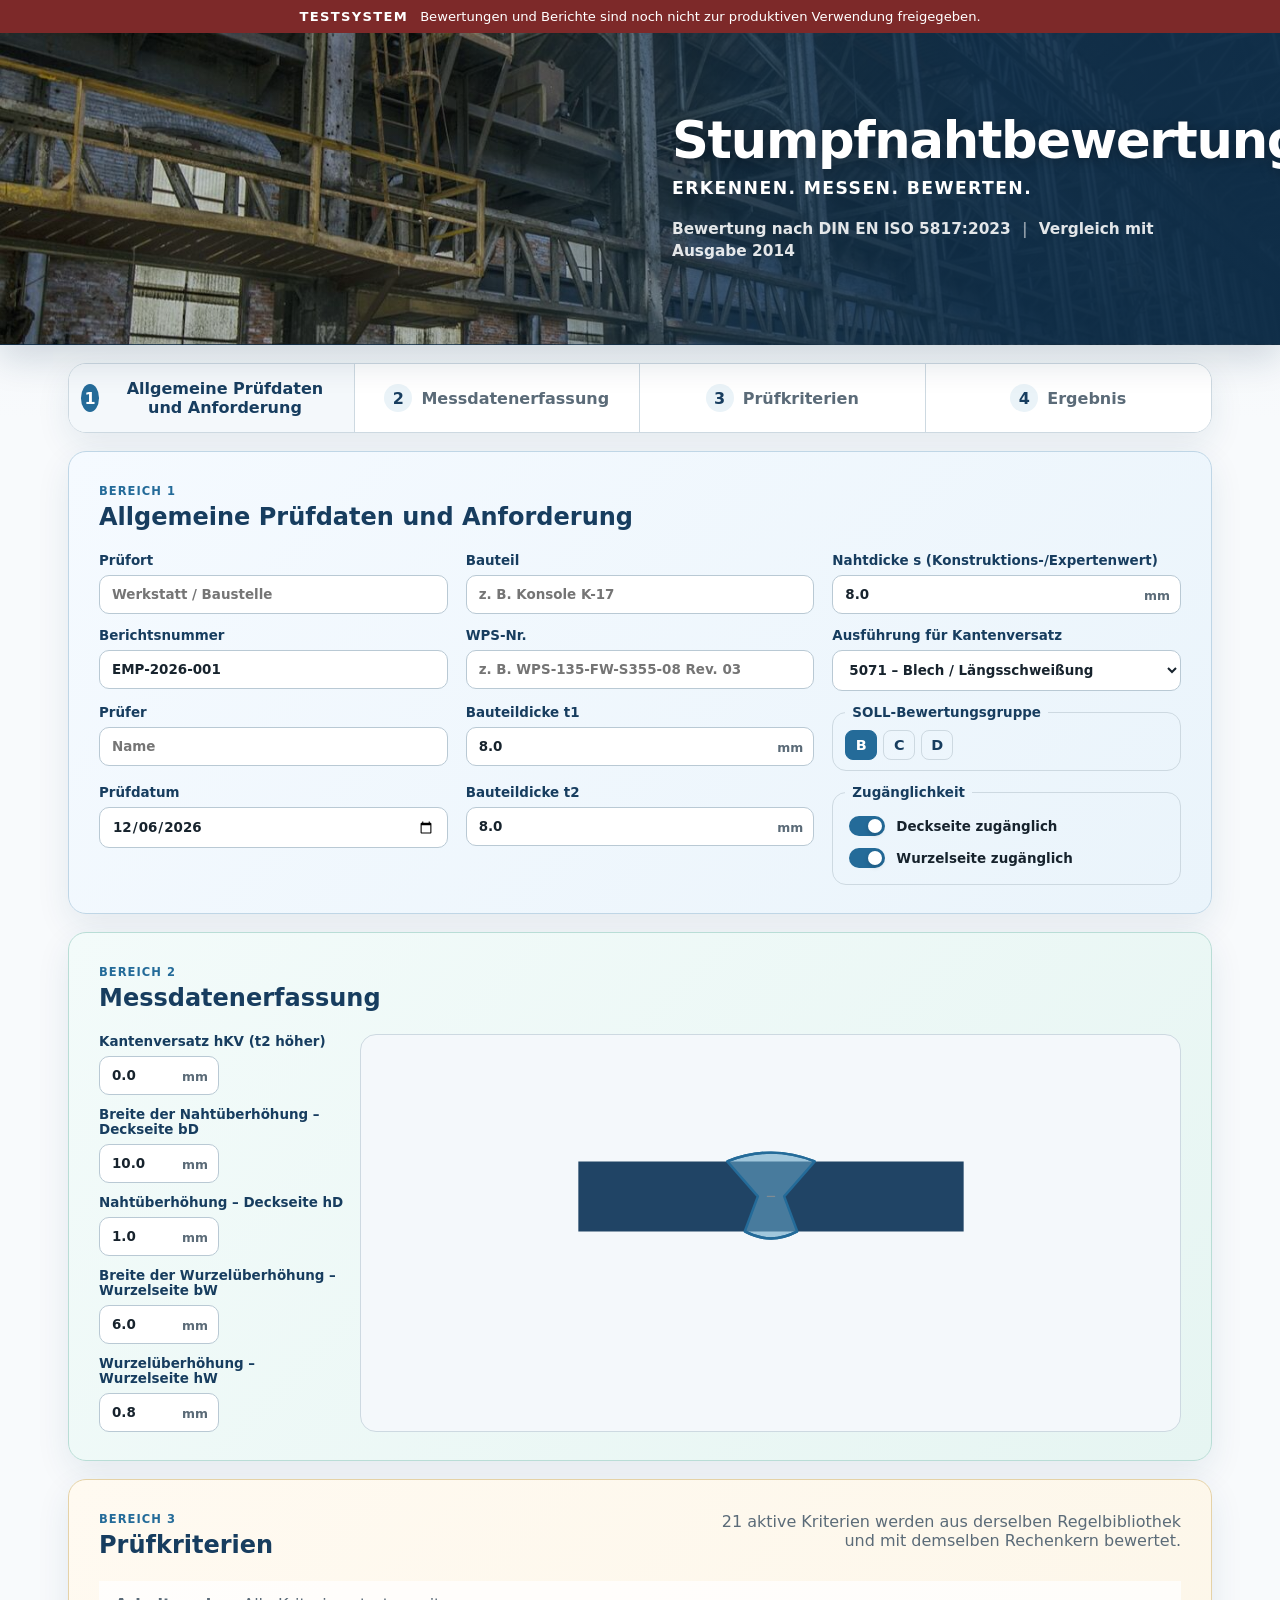
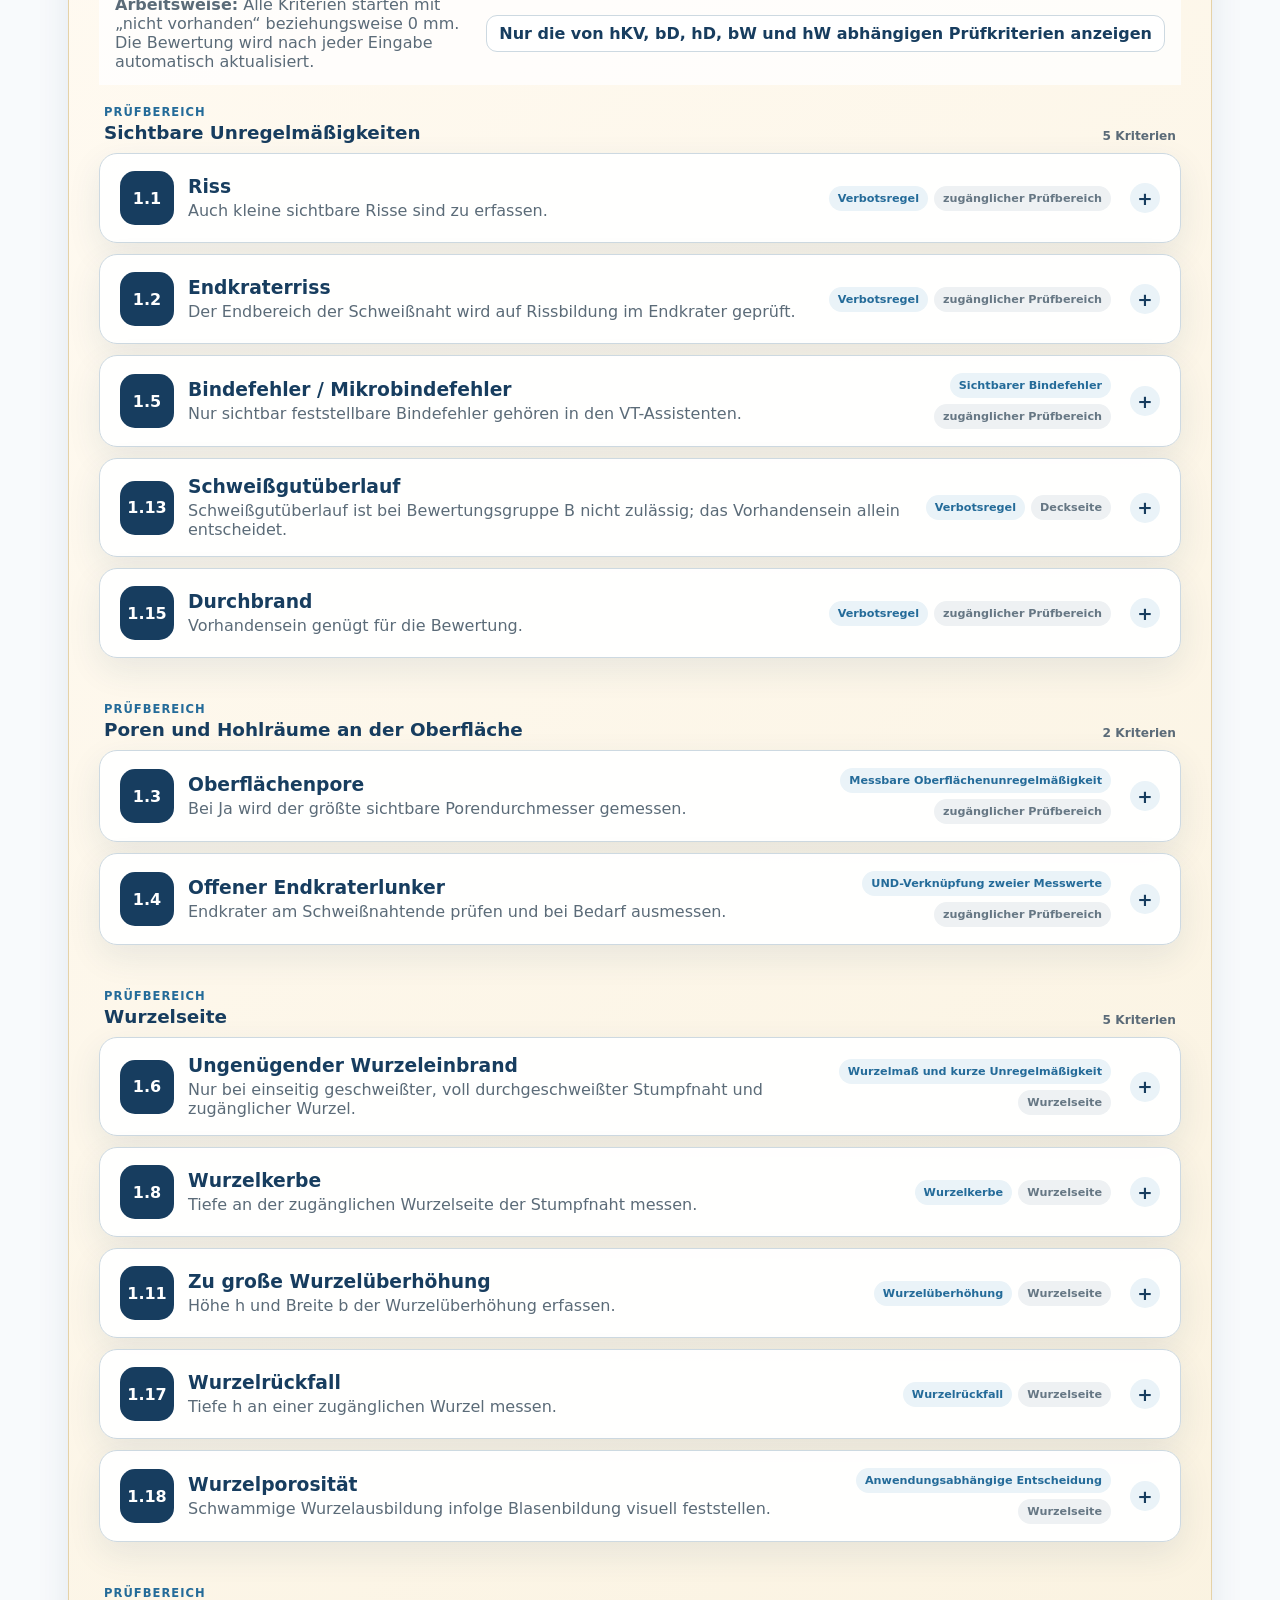
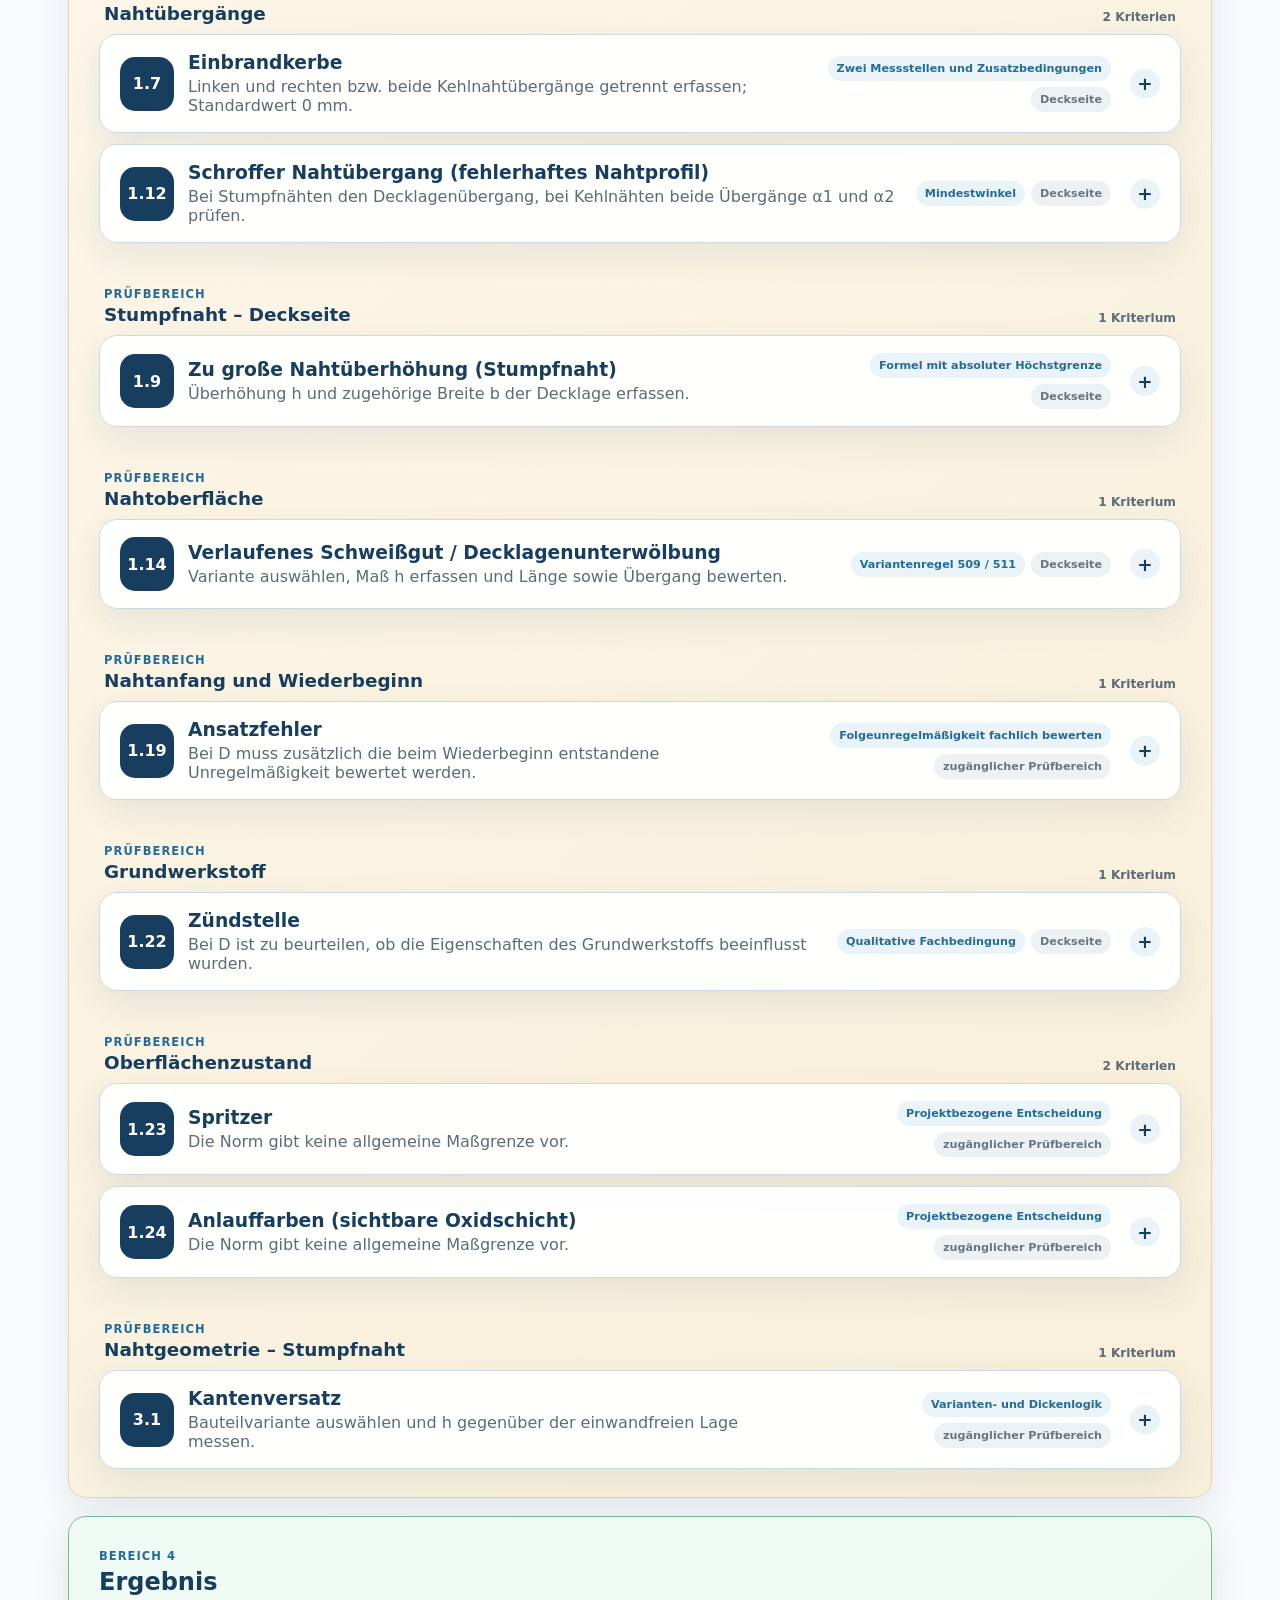
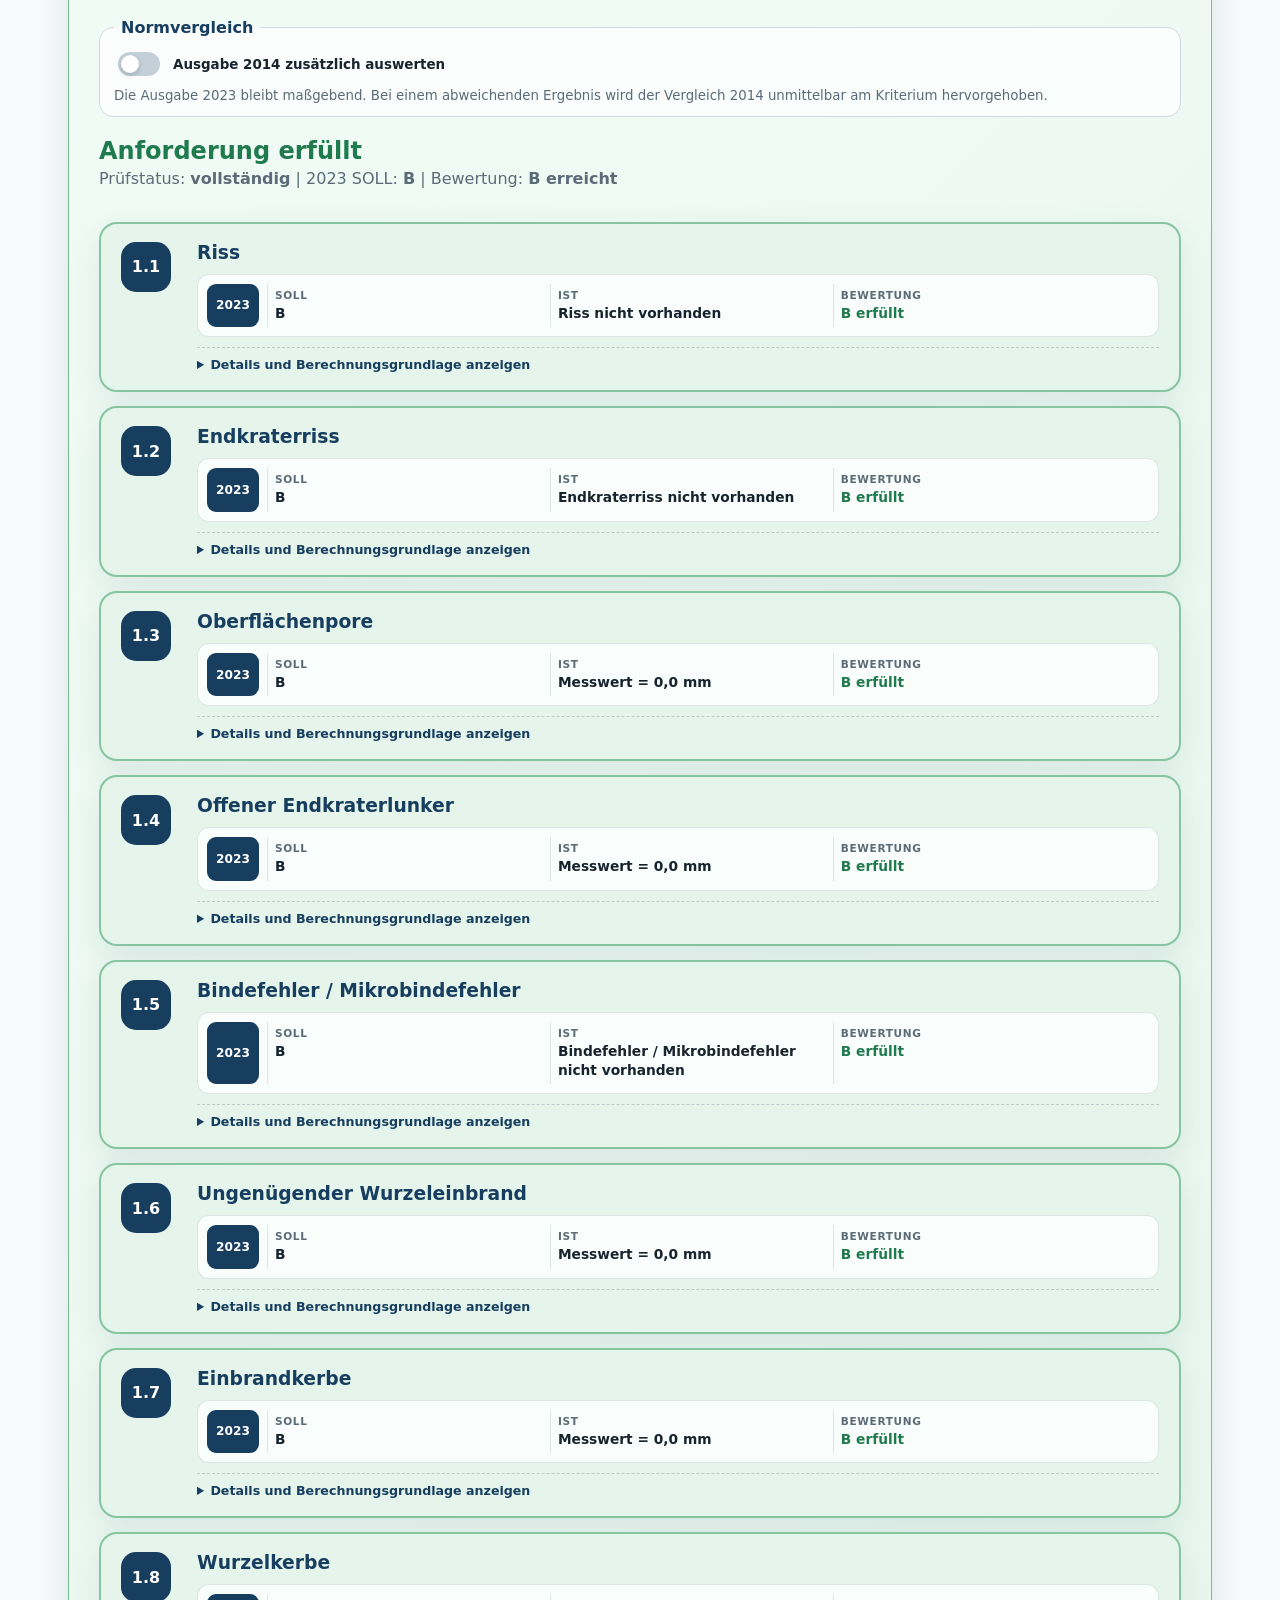
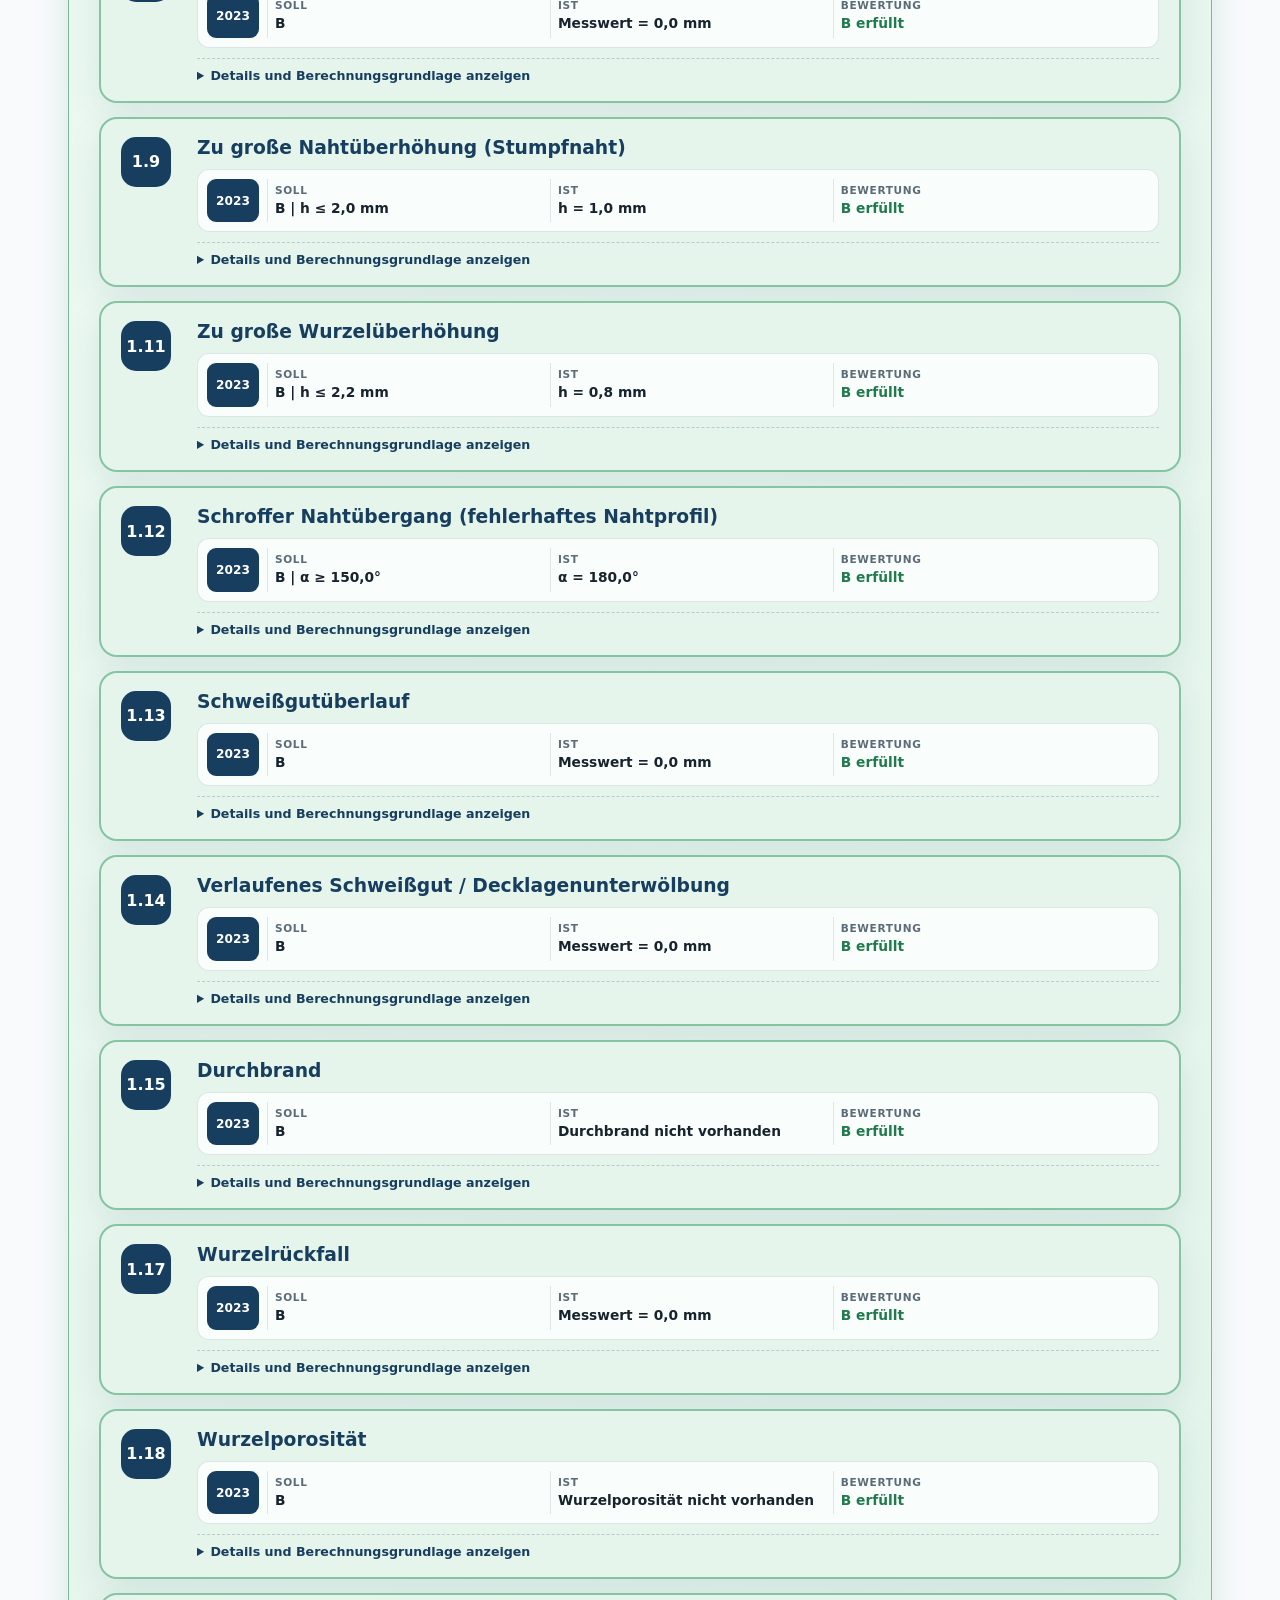
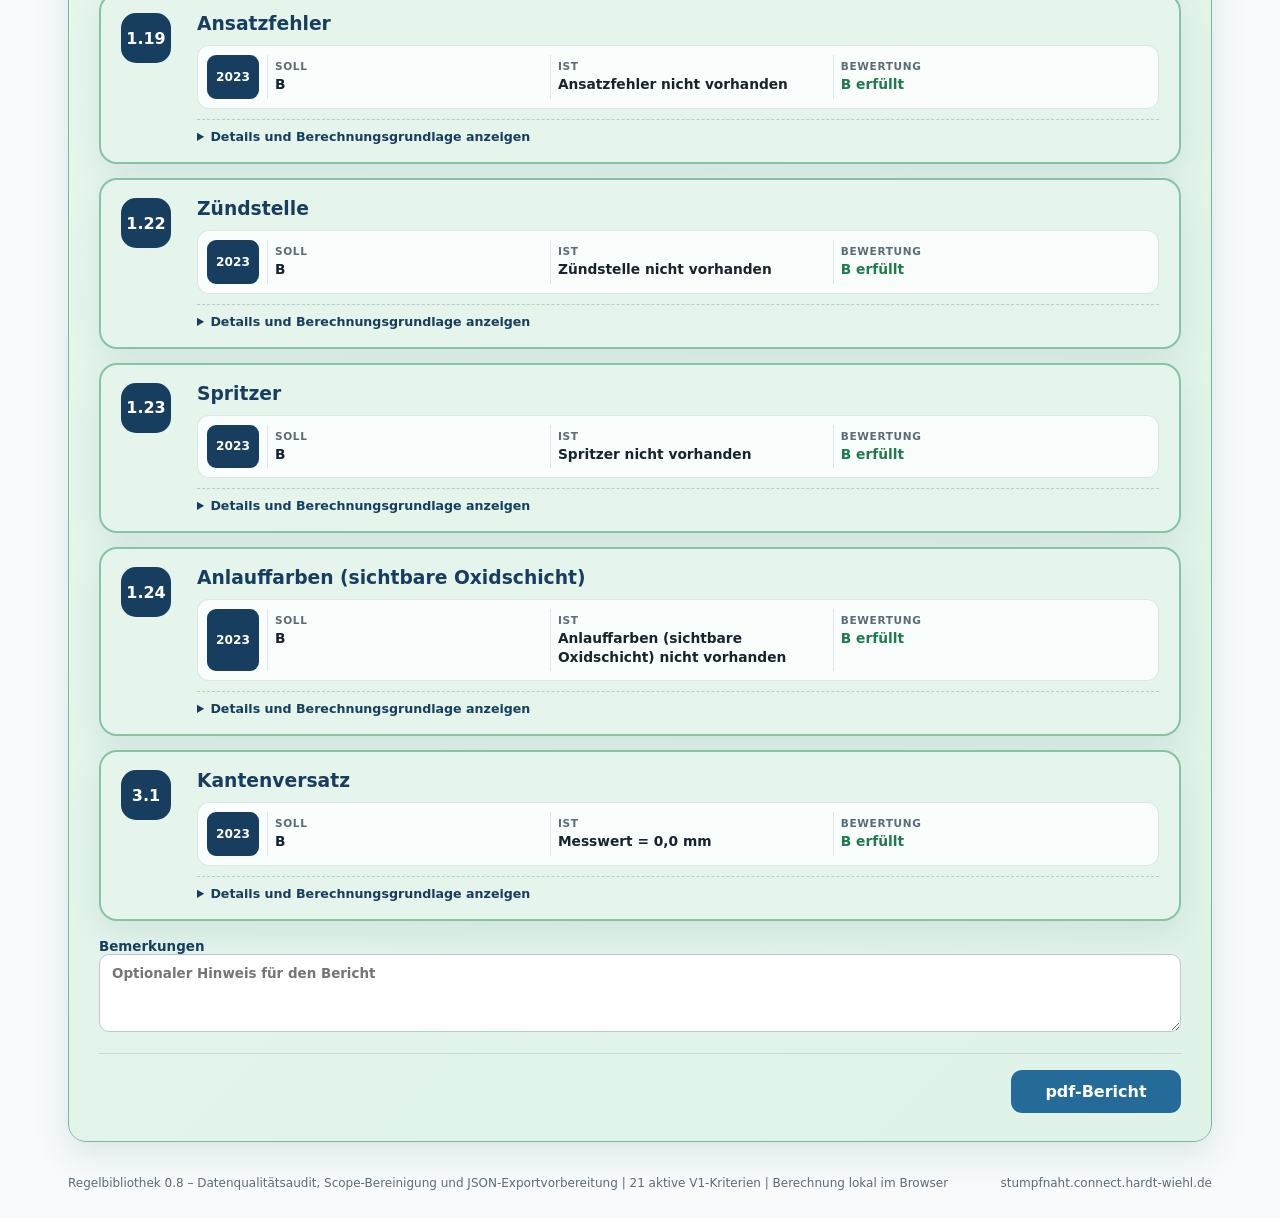
==== commit 2325dee0: "Connect-Stumpfnaht aus privatem Quellstand veröffentlichen" ====
--- a/index.html
+++ b/index.html
@@ -8,7 +8,7 @@
   <meta name="referrer" content="strict-origin-when-cross-origin">
   <meta http-equiv="Content-Security-Policy" content="default-src 'self'; script-src 'self'; style-src 'self' 'unsafe-inline'; img-src 'self' data:; connect-src 'self'; object-src 'none'; base-uri 'self'; form-action 'self'">
   <title>Stumpfnahtbewertung | Hardt-Wiehl Connect</title>
-  <link rel="stylesheet" href="./assets/styles.css?v=19cefddf840c">
+  <link rel="stylesheet" href="./assets/styles.css?v=bba30e296825">
 </head>
 <body>
 <div class="test-system-banner" id="test-system-banner"><strong>TESTSYSTEM</strong><span>Bewertungen und Berichte sind noch nicht zur produktiven Verwendung freigegeben.</span></div>
@@ -42,7 +42,7 @@
       <fieldset>
         <legend>Nahtart</legend>
         <label class="choice-card"><input type="radio" name="joint_type" value="fillet"><span class="choice-icon fillet-icon"></span><span><strong>Kehlnaht</strong><small>Geometrie mit a, aA, z1, z2 und m</small></span></label>
-        <label class="choice-card"><input type="radio" name="joint_type" value="butt" checked><span class="choice-icon butt-icon"></span><span><strong>Stumpfnaht</strong><small>Geometrie mit t, s und b</small></span></label>
+        <label class="choice-card"><input type="radio" name="joint_type" value="butt" checked><span class="choice-icon butt-icon"></span><span><strong>Stumpfnaht</strong><small>I-Stoß mit Kantenversatz, Deck- und Wurzelüberhöhung</small></span></label>
       </fieldset>
     </div>
 
@@ -55,6 +55,10 @@
       <label>WPS-Nr.<input id="wps" placeholder="z. B. WPS-135-FW-S355-08 Rev. 03"></label>
       <label>Bauteildicke t1<div class="input-unit"><input id="geo-t1" type="number" min="0.5" step="0.1" value="8.0"><span>mm</span></div></label>
       <label>Bauteildicke t2<div class="input-unit"><input id="geo-t2" type="number" min="0.5" step="0.1" value="8.0"><span>mm</span></div></label>
+      <label id="general-s-field" class="hidden">Nahtdicke s (Konstruktions-/Expertenwert)<div class="input-unit"><input id="geo-s" type="number" min="0.1" step="0.1" value="8.0"><span>mm</span></div></label>
+      <label id="general-misalignment-variant-field" class="hidden">Ausführung für Kantenversatz
+        <select id="misalignment-variant"><option value="5071" selected>5071 – Blech / Längsschweißung</option><option value="5072">5072 – Rohr/Hohlprofil / Umfangsschweißung</option></select>
+      </label>
       <label id="general-angle-field">Eingeschlossener Bauteilwinkel γ<div class="input-unit"><input id="geo-angle" type="number" min="60" max="120" step="1" value="90"><span>°</span></div></label>
       <label id="general-a-field">Nenn-Kehlnahtdicke a<div class="input-unit"><input id="geo-a" type="number" min="0.1" step="0.1" value="5.0"><span>mm</span></div></label>
       <fieldset class="compact-general-field">
@@ -67,8 +71,8 @@
       </fieldset>
       <fieldset class="compact-general-field">
         <legend>Zugänglichkeit</legend>
-        <label class="switch-row"><input id="access_face" type="checkbox" checked><span>Deckseite zugänglich</span></label>
-        <label class="switch-row"><input id="access_root" type="checkbox"><span>Wurzelseite zugänglich</span></label>
+        <label class="switch-row" id="access-face-field"><input id="access_face" type="checkbox" checked><span>Deckseite zugänglich</span></label>
+        <label class="switch-row"><input id="access_root" type="checkbox" checked><span>Wurzelseite zugänglich</span></label>
       </fieldset>
     </div>
   </section>
@@ -90,12 +94,14 @@
   </section>
 
   <section class="panel step-panel area-4 evaluation-neutral" id="evaluation-result" data-panel="4">
+    <div class="section-heading"><div><span class="eyebrow">Bereich 4</span><h2>Ergebnis</h2></div></div>
     <fieldset class="norm-comparison">
       <legend>Normvergleich</legend>
-      <label class="switch-row"><input id="compare_2014" type="checkbox" checked><span>Ausgabe 2014 zusätzlich auswerten</span></label>
+      <label class="switch-row"><input id="compare_2014" type="checkbox"><span>Ausgabe 2014 zusätzlich auswerten</span></label>
+      <small>Die Ausgabe 2023 bleibt maßgebend. Bei einem abweichenden Ergebnis wird der Vergleich 2014 unmittelbar am Kriterium hervorgehoben.</small>
     </fieldset>
     <div class="result-hero" id="result-summary">
-      <div><span class="eyebrow">Bereich 4</span><h2>Bewertung noch nicht vollständig</h2><p>Die Bewertung aktualisiert sich automatisch nach jeder Eingabe.</p></div>
+      <div><h2>Bewertung noch nicht vollständig</h2><p>Die Bewertung aktualisiert sich automatisch nach jeder Eingabe.</p></div>
     </div>
     <div id="results-list" class="results-list"></div>
     <label class="report-notes-input">Bemerkungen
@@ -108,7 +114,7 @@
 <footer class="site-footer"><span id="footer-library">Regelbibliothek wird geladen...</span><span>stumpfnaht.connect.hardt-wiehl.de</span></footer>
 <noscript><div class="alert">JavaScript ist für die lokale Bewertung erforderlich.</div></noscript>
 <script type="module" src="./assets/target-lock.js?v=f0f768a8f797"></script>
-<script type="module" src="./assets/app.js?v=d0db634fe8f9"></script>
-<script type="module" src="./assets/criterion-filter.js?v=4a01de6ecc5f"></script>
+<script type="module" src="./assets/app.js?v=38e2701f0c71"></script>
+<script type="module" src="./assets/criterion-filter.js?v=200cf1639716"></script>
 </body>
 </html>
--- a/assets/styles.css
+++ b/assets/styles.css
@@ -306,201 +306,6 @@
   #geometry-fields .input-unit { max-width:9rem; }
   .area-2 .schematic svg { max-height:none; }
 }
-/* Paket 4: harmonisiertes technisches Farbkonzept und CAD-Banner */
-:root {
-  --navy:#263746;
-  --navy-2:#1c2a35;
-  --blue:#3f7898;
-  --blue-2:#5d93af;
-  --pale:#edf3f6;
-  --pale-2:#f6f8f9;
-  --ink:#202a31;
-  --muted:#65727b;
-  --line:#cbd4da;
-  --green:#29704d;
-  --green-bg:#e8f2ed;
-  --red:#b23a3a;
-  --red-bg:#f8eaea;
-  --amber:#9a6a18;
-  --amber-bg:#fbf2df;
-  --grey:#6d7880;
-  --shadow:0 10px 28px rgba(38,55,70,.09);
-}
-body { background:linear-gradient(180deg,#e9eff2 0,#f7f9fa 390px); }
-.site-header { border-bottom-color:rgba(203,212,218,.95); }
-.brand-mark { background:linear-gradient(145deg,var(--navy),var(--blue)); }
-.version-pill { border:1px solid var(--line); }
-.hero {
-  position:relative;
-  color:#fff;
-  overflow:hidden;
-  border-color:#42596a;
-  background:linear-gradient(120deg,#202e39 0%,#2d4658 58%,#355d73 100%);
-  box-shadow:0 14px 34px rgba(28,42,53,.18);
-}
-.hero:before {
-  content:"";
-  position:absolute;
-  inset:0;
-  pointer-events:none;
-  opacity:.16;
-  background-image:linear-gradient(rgba(255,255,255,.2) 1px,transparent 1px),linear-gradient(90deg,rgba(255,255,255,.2) 1px,transparent 1px);
-  background-size:24px 24px;
-  mask-image:linear-gradient(90deg,#000 0%,transparent 58%);
-}
-.hero-copy,.joint-illustration { position:relative; z-index:1; }
-.hero-kicker { color:#a9c9da; }
-.hero-title,.hero-standard { color:#fff; }
-.hero-process { color:#d1dce2; }
-.joint-illustration {
-  min-height:150px;
-  border-left:1px solid rgba(255,255,255,.18);
-  background-color:rgba(8,19,27,.10);
-  border-radius:12px;
-}
-.panel { border-color:var(--line); }
-.step.active { background:#f0f4f6; }
-.step.active span,.quality-selector input:checked + span,button.primary { background:var(--blue); }
-button.primary:hover { background:var(--navy); }
-input:focus,select:focus,textarea:focus { border-color:var(--blue); box-shadow:0 0 0 3px rgba(63,120,152,.14); }
-.choice-card:has(input:checked) { border-color:var(--blue); background:#edf4f7; box-shadow:inset 0 0 0 1px var(--blue); }
-.geometry-card,.metric { background:#f4f7f8; }
-.rule-number { background:var(--navy); }
-.role-tag { color:var(--blue); background:#eaf1f4; }
-.weld-preview { color:var(--ink); }
-@media (max-width:860px) {
-  .hero { background:linear-gradient(145deg,#202e39 0%,#31556a 100%); }
-  .joint-illustration { border-left:0; border-top:1px solid rgba(255,255,255,.16); }
-}
-
-/* Paket 3: kompaktere, weiterhin touch-taugliche Oberfläche */
-:root { --radius:14px; }
-.site-header { padding-top:10px; padding-bottom:10px; }
-.brand-mark { width:40px; height:40px; border-radius:11px; }
-.brand-mark svg { width:29px; }
-.page-shell { margin-top:16px; margin-bottom:24px; }
-.hero { gap:22px; padding:22px 26px; }
-.hero-title { margin:4px 0 7px; }
-.hero-process { margin-top:11px; }
-.joint-illustration { min-height:118px; }
-.stepper { margin:12px 0; }
-.step { padding:11px 9px; gap:7px; }
-.step span { width:25px; height:25px; }
-.step-panel { padding:21px 23px; }
-.section-heading { gap:16px; margin-bottom:15px; }
-.section-heading h2 { font-size:1.32rem; }
-.section-heading p { font-size:.84rem; line-height:1.4; }
-.form-grid { gap:12px 14px; }
-.report-grid { grid-template-columns:repeat(4,minmax(0,1fr)); }
-label { gap:5px; }
-input,select,textarea { padding:9px 10px; border-radius:8px; }
-.full-width { margin-top:13px; }
-.choice-grid { gap:14px; margin-top:15px; }
-fieldset { padding:12px 13px; border-radius:11px; }
-.choice-card { gap:9px; padding:9px 10px; margin-top:7px; }
-.choice-icon { transform:scale(.9); transform-origin:center; }
-.quality-selector span { padding:9px; }
-.field-help { margin-top:6px; line-height:1.35; }
-.switch-row { padding:5px 0; }
-.geometry-layout { grid-template-columns:.72fr 1.28fr; gap:18px; }
-.geometry-card { padding:14px; border-radius:13px; }
-.schematic { min-height:190px; }
-.formula-box { padding:9px 10px; line-height:1.45; }
-.auto-throat-row { margin-top:10px; }
-.criteria-list { gap:11px; }
-.criterion-card { padding:16px 18px; }
-.criterion-header { gap:10px; }
-.rule-number { width:46px; height:46px; border-radius:12px; }
-.criterion-tools { gap:13px; margin-top:12px; }
-.criterion-fields { gap:10px; }
-.result-hero { padding:18px 21px; }
-.results-list { gap:10px; margin-top:11px; }
-.result-card { padding:14px 16px; gap:12px; }
-.result-card .rule-number { width:44px; height:44px; }
-.result-meta { margin-top:6px; gap:5px; }
-.metric { min-width:145px; padding:9px 10px; }
-.comparison-row { margin-top:7px; padding-top:7px; }
-.navigation-bar { margin-top:12px; padding:9px 11px; }
-button.primary,button.secondary { padding:9px 14px; }
-.alert { margin-bottom:12px; padding:10px 13px; }
-.site-footer { padding-bottom:20px; }
-
-/* Kurze Zahlenfelder erhalten auf großen Bildschirmen weniger Breite. */
-@media (min-width:861px) {
-  .report-grid > label:has(input[type="number"]),
-  #geometry-fields > label:has(input[type="number"]) { max-width:230px; }
-  #geometry-fields { grid-template-columns:repeat(3,minmax(150px,1fr)); }
-}
-
-@media (max-width:1100px) {
-  .report-grid { grid-template-columns:repeat(3,minmax(0,1fr)); }
-}
-
-@media (max-width:860px) {
-  .page-shell { margin-top:12px; padding:0 12px; }
-  .site-header { padding-left:14px; padding-right:14px; }
-  .hero { padding:18px; gap:14px; }
-  .joint-illustration { min-height:105px !important; }
-  .step-panel { padding:17px 16px; }
-  .section-heading { display:block; }
-  .section-heading p { margin-top:7px; text-align:left; max-width:none; }
-  .report-grid { grid-template-columns:repeat(2,minmax(0,1fr)); }
-  .geometry-layout { gap:13px; }
-  .schematic { min-height:170px; }
-}
-
-@media (max-width:560px) {
-  .brand-mark { width:36px; height:36px; }
-  .brand { font-size:.94rem; }
-  .subtitle { font-size:.68rem; }
-  .version-pill { padding:5px 8px; }
-  .hero { padding:15px; }
-  .hero-process { margin-top:8px; }
-  .stepper { grid-template-columns:repeat(2,1fr); }
-  .step:nth-child(2) { border-right:0; }
-  .step:nth-child(-n+2) { border-bottom:1px solid var(--line); }
-  .step { min-height:48px; justify-content:flex-start; }
-  .report-grid,.form-grid,.choice-grid,.criterion-fields { grid-template-columns:1fr; }
-  .criterion-card { padding:14px; }
-  .criterion-header { grid-template-columns:auto 1fr; }
-  .criterion-header .role-tag { grid-column:2; justify-self:start; }
-  .criterion-tools { margin-top:10px; }
-  .result-card { grid-template-columns:42px 1fr; }
-  .result-card .metric { grid-column:1 / -1; text-align:left; }
-  input,select,textarea,button.primary,button.secondary { min-height:42px; }
-}
-
-/* Paket 1: kompakte Messdatenerfassung mit hervorgehobener Geometrievorschau */
-.area-2 { padding:18px 22px; }
-.area-2 .section-heading { margin-bottom:12px; }
-.area-2 .geometry-layout {
-  grid-template-columns:minmax(300px,430px) minmax(260px,340px);
-  gap:18px;
-  max-width:790px;
-  margin:0 auto;
-  align-items:center;
-}
-.area-2 .geometry-card { padding:10px; border-radius:13px; }
-.area-2 .schematic { min-height:209px; }
-.area-2 .schematic svg { max-width:286px; }
-.area-2 #geometry-fields { grid-template-columns:1fr; gap:10px; }
-.area-2 #geometry-fields label { gap:4px; max-width:none; }
-.area-2 #geometry-fields input { padding-top:8px; padding-bottom:8px; }
-
-@media (max-width:860px) {
-  .area-2 .geometry-layout {
-    grid-template-columns:1fr;
-    gap:12px;
-    max-width:520px;
-  }
-}
-
-@media (max-width:620px) {
-  .area-2 { padding:16px; }
-  .area-2 .section-heading { margin-bottom:9px; }
-  .area-2 .geometry-card { padding:7px; }
-  .area-2 #geometry-fields { gap:8px; }
-}
 
 /* Bild-Header: historische Stahlwerkhalle, kompakter und kontraststabil */
 .site-header {
@@ -545,3 +350,15 @@
     background:linear-gradient(90deg,rgba(4,13,21,.76) 0%,rgba(4,13,21,.86) 45%,rgba(8,29,46,.98) 100%);
   }
 }
+
+
+/* UI-05 bis UI-10: optionaler Normvergleich und zentrale Messwerte */
+.norm-comparison > small { display:block; margin-top:6px; color:var(--muted); line-height:1.4; }
+.norm-result-difference { border-color:#c78518 !important; background:#fff4d9 !important; box-shadow:inset 4px 0 0 #c78518; }
+.norm-difference-note { grid-column:2 / -1; color:#8a5600; font-size:.76rem; font-weight:900; line-height:1.35; }
+.geometry-card svg[data-joint="butt"] { width:100%; max-width:520px; max-height:340px; }
+[data-access-measurement].hidden { display:none !important; }
+
+@media (max-width:820px) {
+  .norm-difference-note { grid-column:2; }
+}
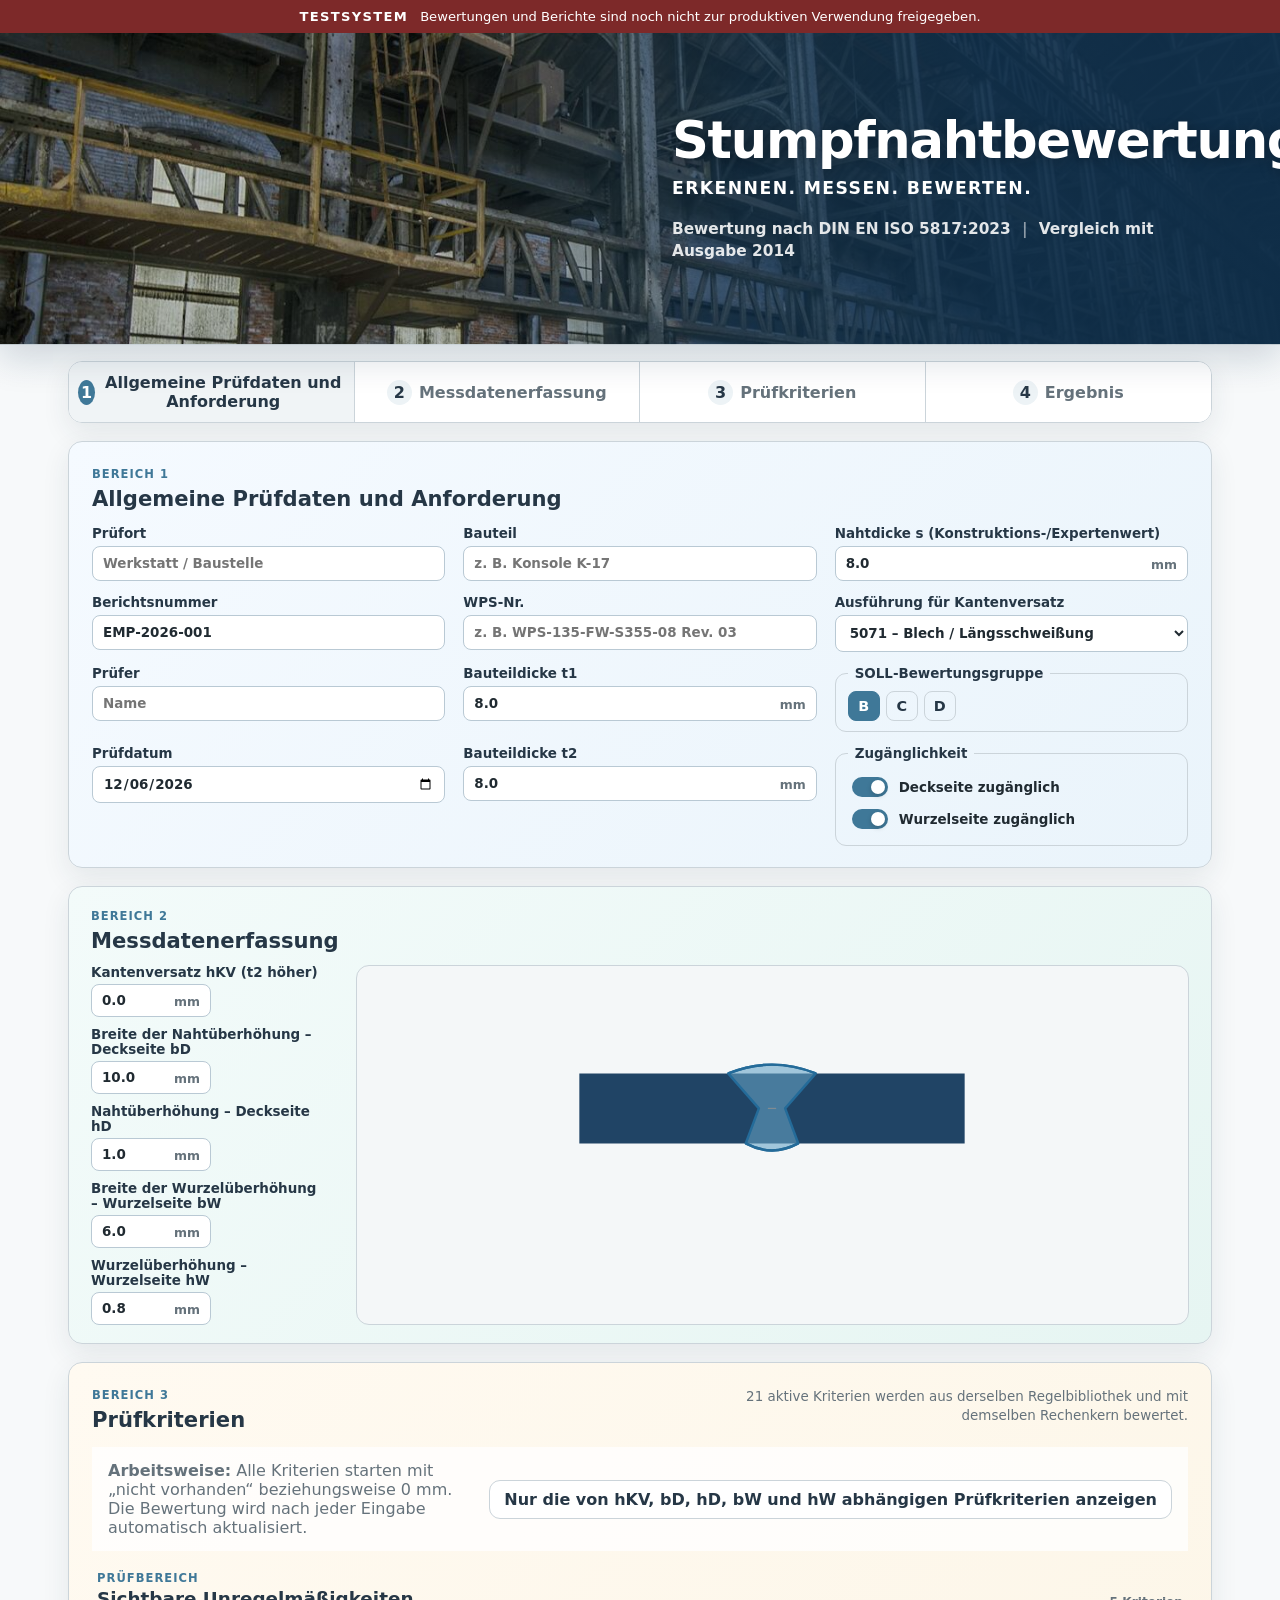
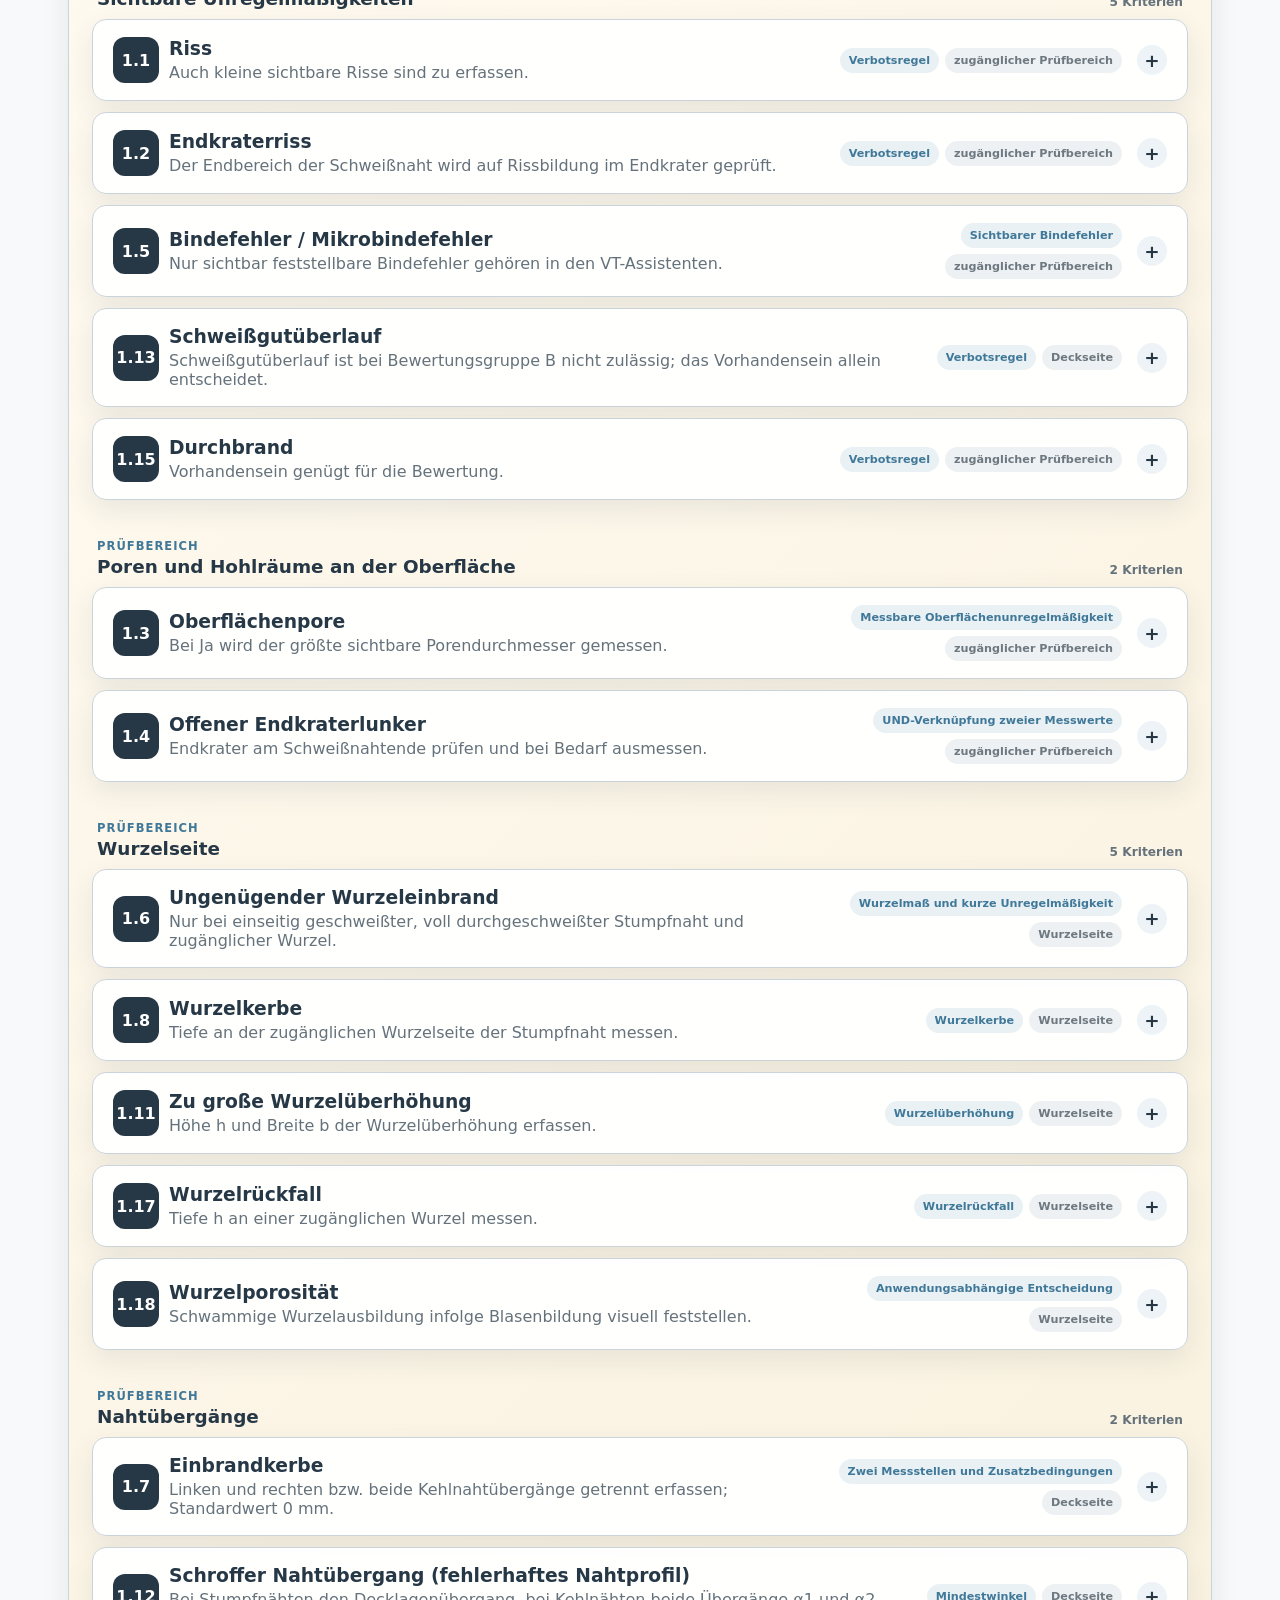
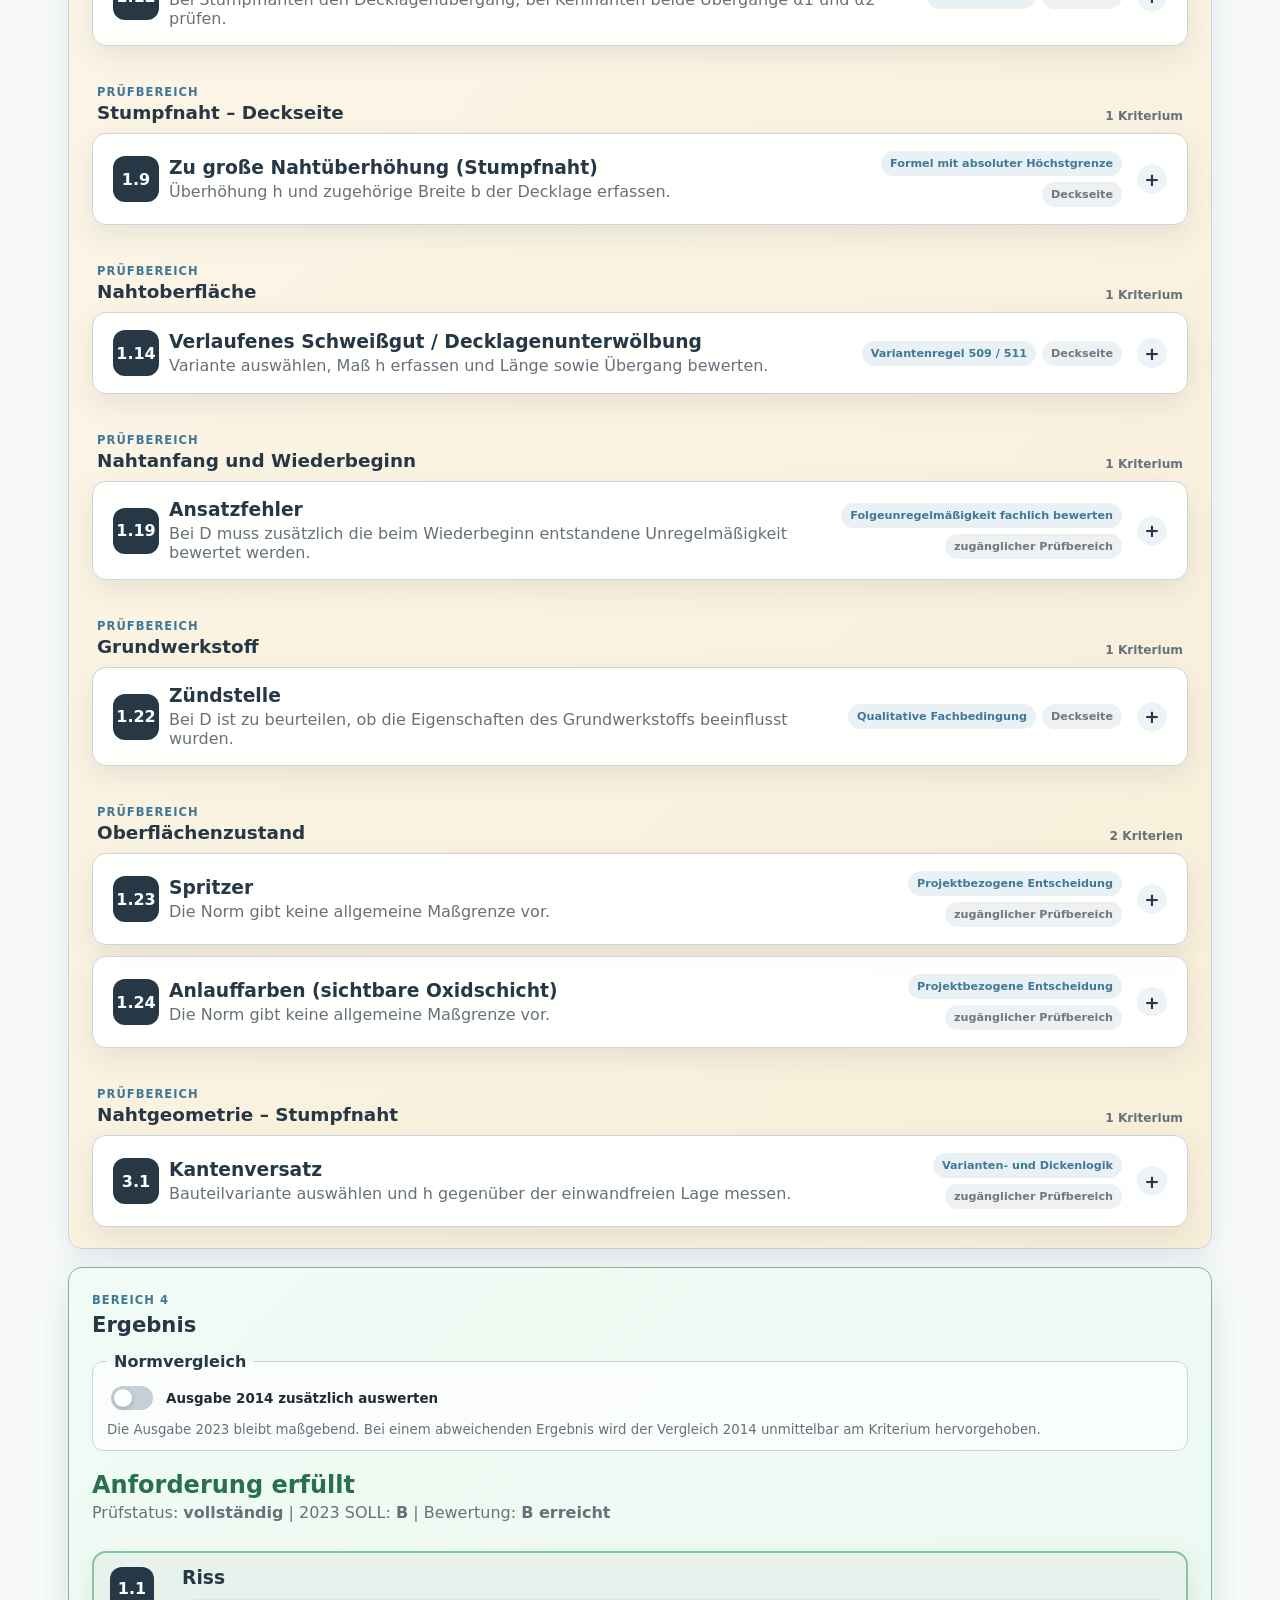
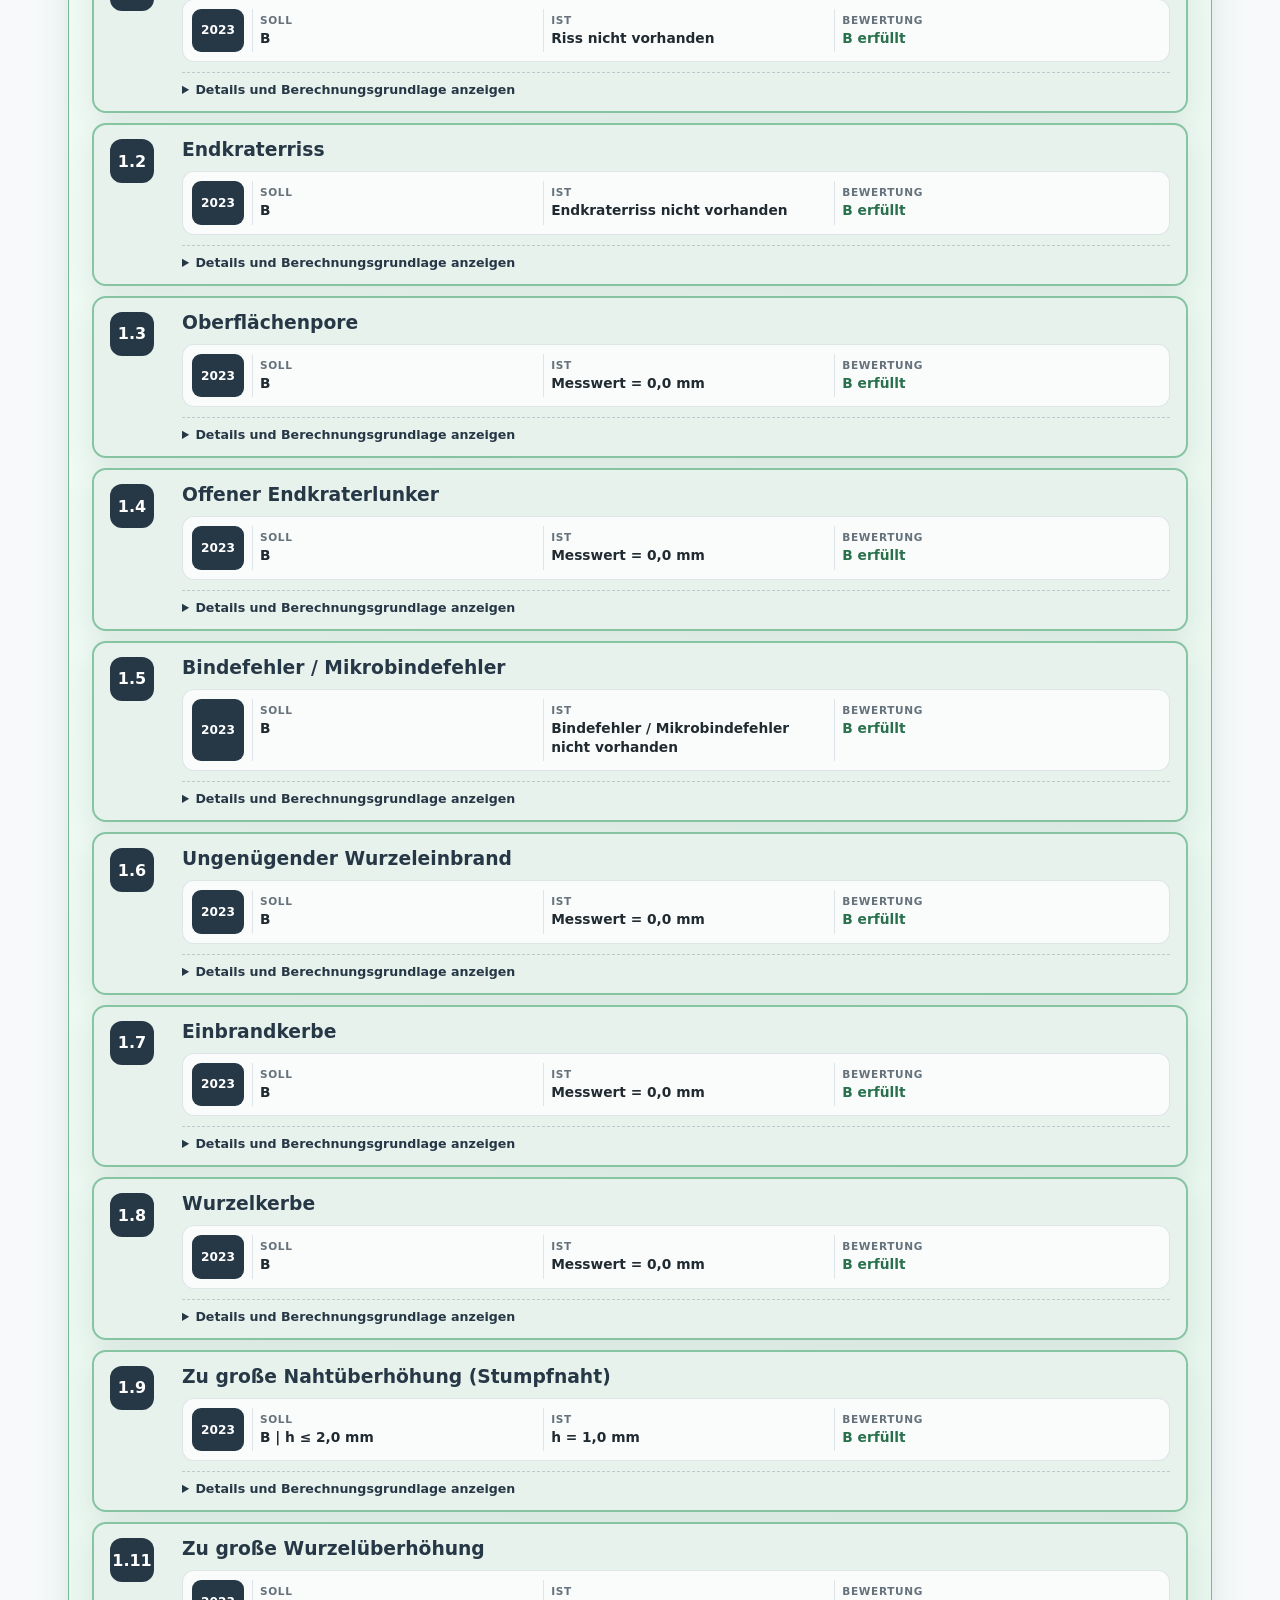
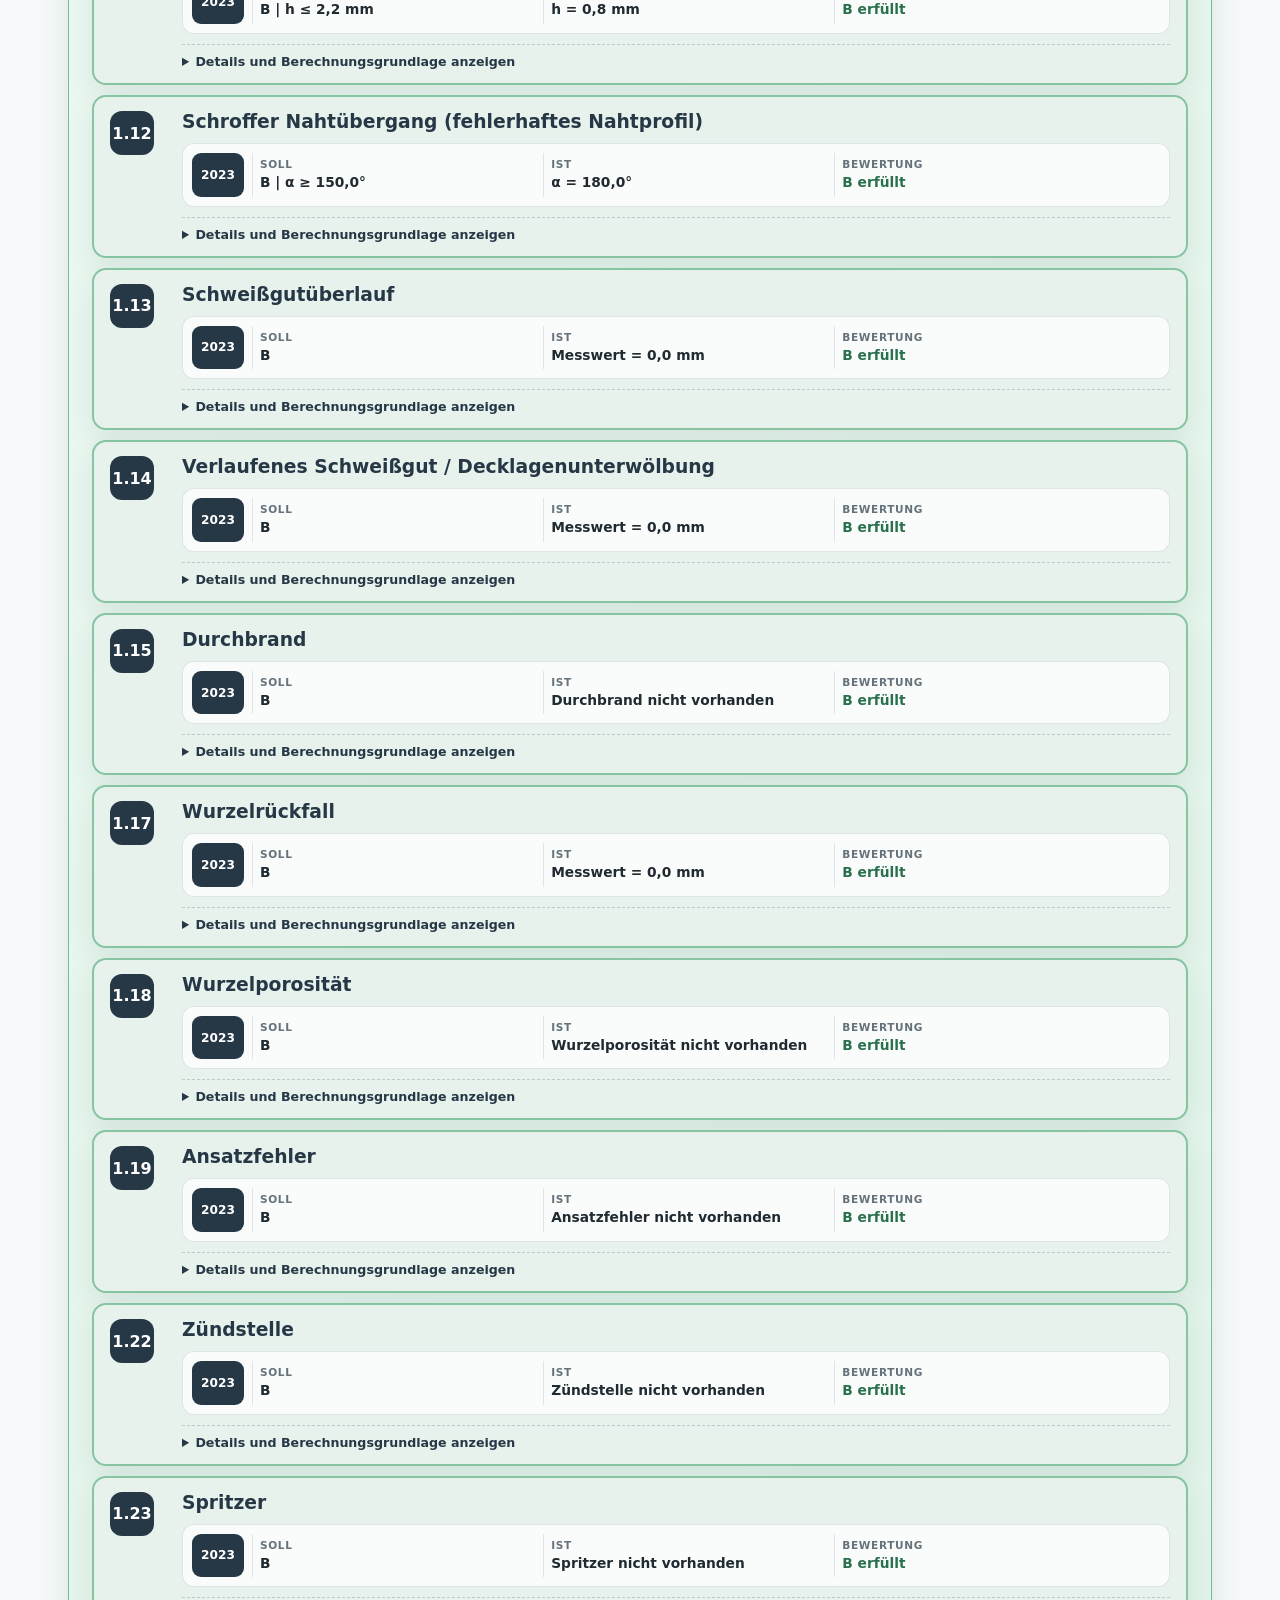
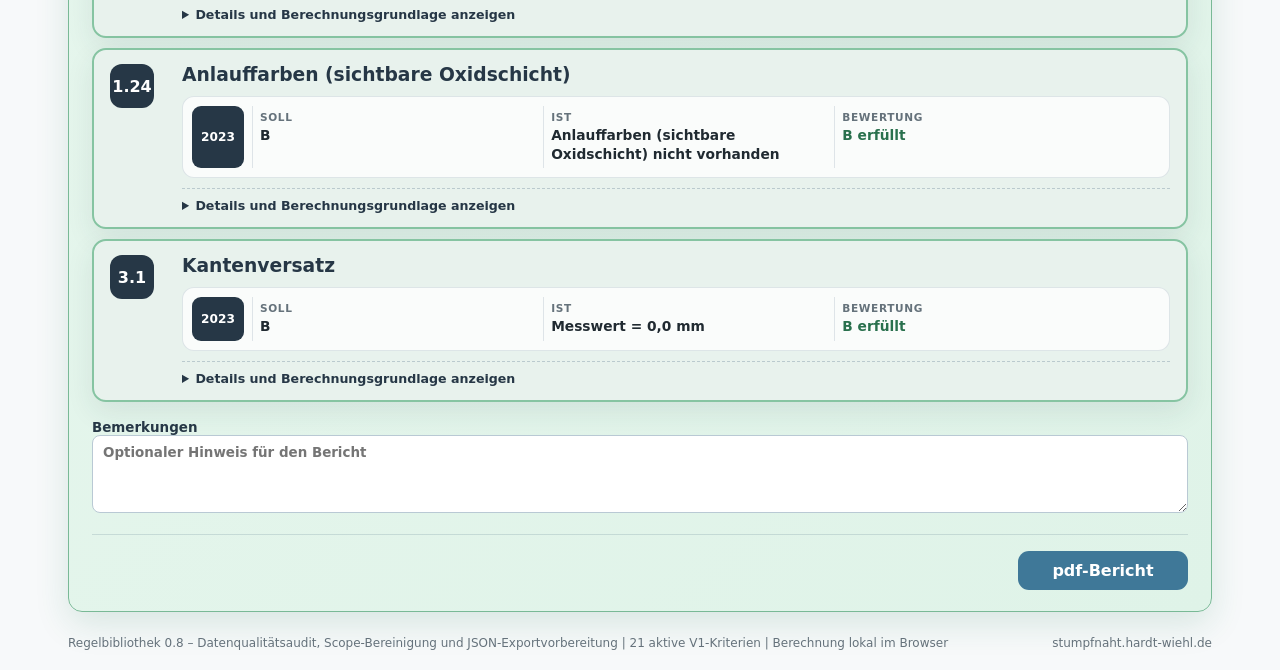
==== commit f525e471: "Connect-Stumpfnaht aus privatem Quellstand veröffentlichen" ====
--- a/index.html
+++ b/index.html
@@ -8,7 +8,7 @@
   <meta name="referrer" content="strict-origin-when-cross-origin">
   <meta http-equiv="Content-Security-Policy" content="default-src 'self'; script-src 'self'; style-src 'self' 'unsafe-inline'; img-src 'self' data:; connect-src 'self'; object-src 'none'; base-uri 'self'; form-action 'self'">
   <title>Stumpfnahtbewertung | Hardt-Wiehl Connect</title>
-  <link rel="stylesheet" href="./assets/styles.css?v=bba30e296825">
+  <link rel="stylesheet" href="./assets/styles.css?v=927d1c963e18">
 </head>
 <body>
 <div class="test-system-banner" id="test-system-banner"><strong>TESTSYSTEM</strong><span>Bewertungen und Berichte sind noch nicht zur produktiven Verwendung freigegeben.</span></div>
@@ -111,10 +111,10 @@
   </section>
 </main>
 
-<footer class="site-footer"><span id="footer-library">Regelbibliothek wird geladen...</span><span>stumpfnaht.connect.hardt-wiehl.de</span></footer>
+<footer class="site-footer"><span id="footer-library">Regelbibliothek wird geladen...</span><span>stumpfnaht.hardt-wiehl.de</span></footer>
 <noscript><div class="alert">JavaScript ist für die lokale Bewertung erforderlich.</div></noscript>
 <script type="module" src="./assets/target-lock.js?v=f0f768a8f797"></script>
-<script type="module" src="./assets/app.js?v=38e2701f0c71"></script>
+<script type="module" src="./assets/app.js?v=e8263540e516"></script>
 <script type="module" src="./assets/criterion-filter.js?v=200cf1639716"></script>
 </body>
 </html>
--- a/assets/styles.css
+++ b/assets/styles.css
@@ -306,6 +306,201 @@
   #geometry-fields .input-unit { max-width:9rem; }
   .area-2 .schematic svg { max-height:none; }
 }
+/* Paket 4: harmonisiertes technisches Farbkonzept und CAD-Banner */
+:root {
+  --navy:#263746;
+  --navy-2:#1c2a35;
+  --blue:#3f7898;
+  --blue-2:#5d93af;
+  --pale:#edf3f6;
+  --pale-2:#f6f8f9;
+  --ink:#202a31;
+  --muted:#65727b;
+  --line:#cbd4da;
+  --green:#29704d;
+  --green-bg:#e8f2ed;
+  --red:#b23a3a;
+  --red-bg:#f8eaea;
+  --amber:#9a6a18;
+  --amber-bg:#fbf2df;
+  --grey:#6d7880;
+  --shadow:0 10px 28px rgba(38,55,70,.09);
+}
+body { background:linear-gradient(180deg,#e9eff2 0,#f7f9fa 390px); }
+.site-header { border-bottom-color:rgba(203,212,218,.95); }
+.brand-mark { background:linear-gradient(145deg,var(--navy),var(--blue)); }
+.version-pill { border:1px solid var(--line); }
+.hero {
+  position:relative;
+  color:#fff;
+  overflow:hidden;
+  border-color:#42596a;
+  background:linear-gradient(120deg,#202e39 0%,#2d4658 58%,#355d73 100%);
+  box-shadow:0 14px 34px rgba(28,42,53,.18);
+}
+.hero:before {
+  content:"";
+  position:absolute;
+  inset:0;
+  pointer-events:none;
+  opacity:.16;
+  background-image:linear-gradient(rgba(255,255,255,.2) 1px,transparent 1px),linear-gradient(90deg,rgba(255,255,255,.2) 1px,transparent 1px);
+  background-size:24px 24px;
+  mask-image:linear-gradient(90deg,#000 0%,transparent 58%);
+}
+.hero-copy,.joint-illustration { position:relative; z-index:1; }
+.hero-kicker { color:#a9c9da; }
+.hero-title,.hero-standard { color:#fff; }
+.hero-process { color:#d1dce2; }
+.joint-illustration {
+  min-height:150px;
+  border-left:1px solid rgba(255,255,255,.18);
+  background-color:rgba(8,19,27,.10);
+  border-radius:12px;
+}
+.panel { border-color:var(--line); }
+.step.active { background:#f0f4f6; }
+.step.active span,.quality-selector input:checked + span,button.primary { background:var(--blue); }
+button.primary:hover { background:var(--navy); }
+input:focus,select:focus,textarea:focus { border-color:var(--blue); box-shadow:0 0 0 3px rgba(63,120,152,.14); }
+.choice-card:has(input:checked) { border-color:var(--blue); background:#edf4f7; box-shadow:inset 0 0 0 1px var(--blue); }
+.geometry-card,.metric { background:#f4f7f8; }
+.rule-number { background:var(--navy); }
+.role-tag { color:var(--blue); background:#eaf1f4; }
+.weld-preview { color:var(--ink); }
+@media (max-width:860px) {
+  .hero { background:linear-gradient(145deg,#202e39 0%,#31556a 100%); }
+  .joint-illustration { border-left:0; border-top:1px solid rgba(255,255,255,.16); }
+}
+
+/* Paket 3: kompaktere, weiterhin touch-taugliche Oberfläche */
+:root { --radius:14px; }
+.site-header { padding-top:10px; padding-bottom:10px; }
+.brand-mark { width:40px; height:40px; border-radius:11px; }
+.brand-mark svg { width:29px; }
+.page-shell { margin-top:16px; margin-bottom:24px; }
+.hero { gap:22px; padding:22px 26px; }
+.hero-title { margin:4px 0 7px; }
+.hero-process { margin-top:11px; }
+.joint-illustration { min-height:118px; }
+.stepper { margin:12px 0; }
+.step { padding:11px 9px; gap:7px; }
+.step span { width:25px; height:25px; }
+.step-panel { padding:21px 23px; }
+.section-heading { gap:16px; margin-bottom:15px; }
+.section-heading h2 { font-size:1.32rem; }
+.section-heading p { font-size:.84rem; line-height:1.4; }
+.form-grid { gap:12px 14px; }
+.report-grid { grid-template-columns:repeat(4,minmax(0,1fr)); }
+label { gap:5px; }
+input,select,textarea { padding:9px 10px; border-radius:8px; }
+.full-width { margin-top:13px; }
+.choice-grid { gap:14px; margin-top:15px; }
+fieldset { padding:12px 13px; border-radius:11px; }
+.choice-card { gap:9px; padding:9px 10px; margin-top:7px; }
+.choice-icon { transform:scale(.9); transform-origin:center; }
+.quality-selector span { padding:9px; }
+.field-help { margin-top:6px; line-height:1.35; }
+.switch-row { padding:5px 0; }
+.geometry-layout { grid-template-columns:.72fr 1.28fr; gap:18px; }
+.geometry-card { padding:14px; border-radius:13px; }
+.schematic { min-height:190px; }
+.formula-box { padding:9px 10px; line-height:1.45; }
+.auto-throat-row { margin-top:10px; }
+.criteria-list { gap:11px; }
+.criterion-card { padding:16px 18px; }
+.criterion-header { gap:10px; }
+.rule-number { width:46px; height:46px; border-radius:12px; }
+.criterion-tools { gap:13px; margin-top:12px; }
+.criterion-fields { gap:10px; }
+.result-hero { padding:18px 21px; }
+.results-list { gap:10px; margin-top:11px; }
+.result-card { padding:14px 16px; gap:12px; }
+.result-card .rule-number { width:44px; height:44px; }
+.result-meta { margin-top:6px; gap:5px; }
+.metric { min-width:145px; padding:9px 10px; }
+.comparison-row { margin-top:7px; padding-top:7px; }
+.navigation-bar { margin-top:12px; padding:9px 11px; }
+button.primary,button.secondary { padding:9px 14px; }
+.alert { margin-bottom:12px; padding:10px 13px; }
+.site-footer { padding-bottom:20px; }
+
+/* Kurze Zahlenfelder erhalten auf großen Bildschirmen weniger Breite. */
+@media (min-width:861px) {
+  .report-grid > label:has(input[type="number"]),
+  #geometry-fields > label:has(input[type="number"]) { max-width:230px; }
+  #geometry-fields { grid-template-columns:repeat(3,minmax(150px,1fr)); }
+}
+
+@media (max-width:1100px) {
+  .report-grid { grid-template-columns:repeat(3,minmax(0,1fr)); }
+}
+
+@media (max-width:860px) {
+  .page-shell { margin-top:12px; padding:0 12px; }
+  .site-header { padding-left:14px; padding-right:14px; }
+  .hero { padding:18px; gap:14px; }
+  .joint-illustration { min-height:105px !important; }
+  .step-panel { padding:17px 16px; }
+  .section-heading { display:block; }
+  .section-heading p { margin-top:7px; text-align:left; max-width:none; }
+  .report-grid { grid-template-columns:repeat(2,minmax(0,1fr)); }
+  .geometry-layout { gap:13px; }
+  .schematic { min-height:170px; }
+}
+
+@media (max-width:560px) {
+  .brand-mark { width:36px; height:36px; }
+  .brand { font-size:.94rem; }
+  .subtitle { font-size:.68rem; }
+  .version-pill { padding:5px 8px; }
+  .hero { padding:15px; }
+  .hero-process { margin-top:8px; }
+  .stepper { grid-template-columns:repeat(2,1fr); }
+  .step:nth-child(2) { border-right:0; }
+  .step:nth-child(-n+2) { border-bottom:1px solid var(--line); }
+  .step { min-height:48px; justify-content:flex-start; }
+  .report-grid,.form-grid,.choice-grid,.criterion-fields { grid-template-columns:1fr; }
+  .criterion-card { padding:14px; }
+  .criterion-header { grid-template-columns:auto 1fr; }
+  .criterion-header .role-tag { grid-column:2; justify-self:start; }
+  .criterion-tools { margin-top:10px; }
+  .result-card { grid-template-columns:42px 1fr; }
+  .result-card .metric { grid-column:1 / -1; text-align:left; }
+  input,select,textarea,button.primary,button.secondary { min-height:42px; }
+}
+
+/* Paket 1: kompakte Messdatenerfassung mit hervorgehobener Geometrievorschau */
+.area-2 { padding:18px 22px; }
+.area-2 .section-heading { margin-bottom:12px; }
+.area-2 .geometry-layout {
+  grid-template-columns:minmax(300px,430px) minmax(260px,340px);
+  gap:18px;
+  max-width:790px;
+  margin:0 auto;
+  align-items:center;
+}
+.area-2 .geometry-card { padding:10px; border-radius:13px; }
+.area-2 .schematic { min-height:209px; }
+.area-2 .schematic svg { max-width:286px; }
+.area-2 #geometry-fields { grid-template-columns:1fr; gap:10px; }
+.area-2 #geometry-fields label { gap:4px; max-width:none; }
+.area-2 #geometry-fields input { padding-top:8px; padding-bottom:8px; }
+
+@media (max-width:860px) {
+  .area-2 .geometry-layout {
+    grid-template-columns:1fr;
+    gap:12px;
+    max-width:520px;
+  }
+}
+
+@media (max-width:620px) {
+  .area-2 { padding:16px; }
+  .area-2 .section-heading { margin-bottom:9px; }
+  .area-2 .geometry-card { padding:7px; }
+  .area-2 #geometry-fields { gap:8px; }
+}
 
 /* Bild-Header: historische Stahlwerkhalle, kompakter und kontraststabil */
 .site-header {
@@ -351,7 +546,6 @@
   }
 }
 
-
 /* UI-05 bis UI-10: optionaler Normvergleich und zentrale Messwerte */
 .norm-comparison > small { display:block; margin-top:6px; color:var(--muted); line-height:1.4; }
 .norm-result-difference { border-color:#c78518 !important; background:#fff4d9 !important; box-shadow:inset 4px 0 0 #c78518; }
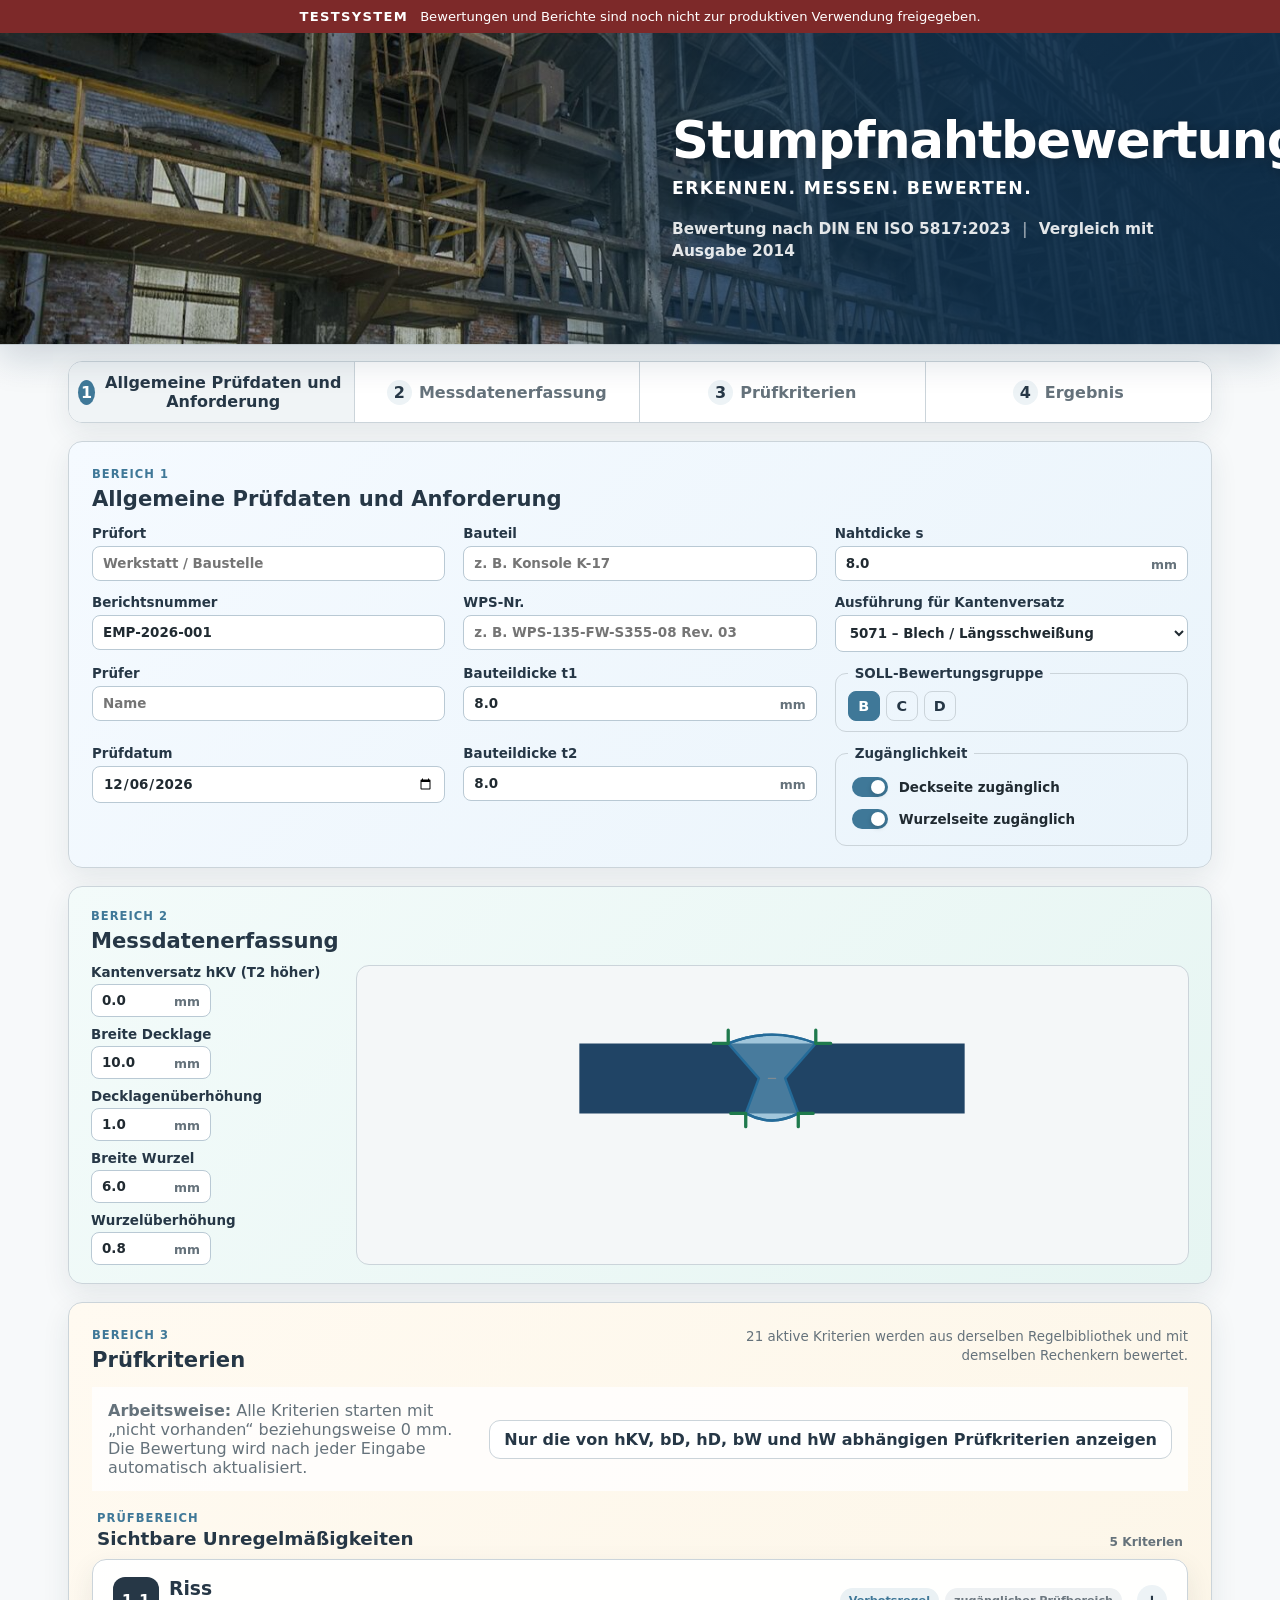
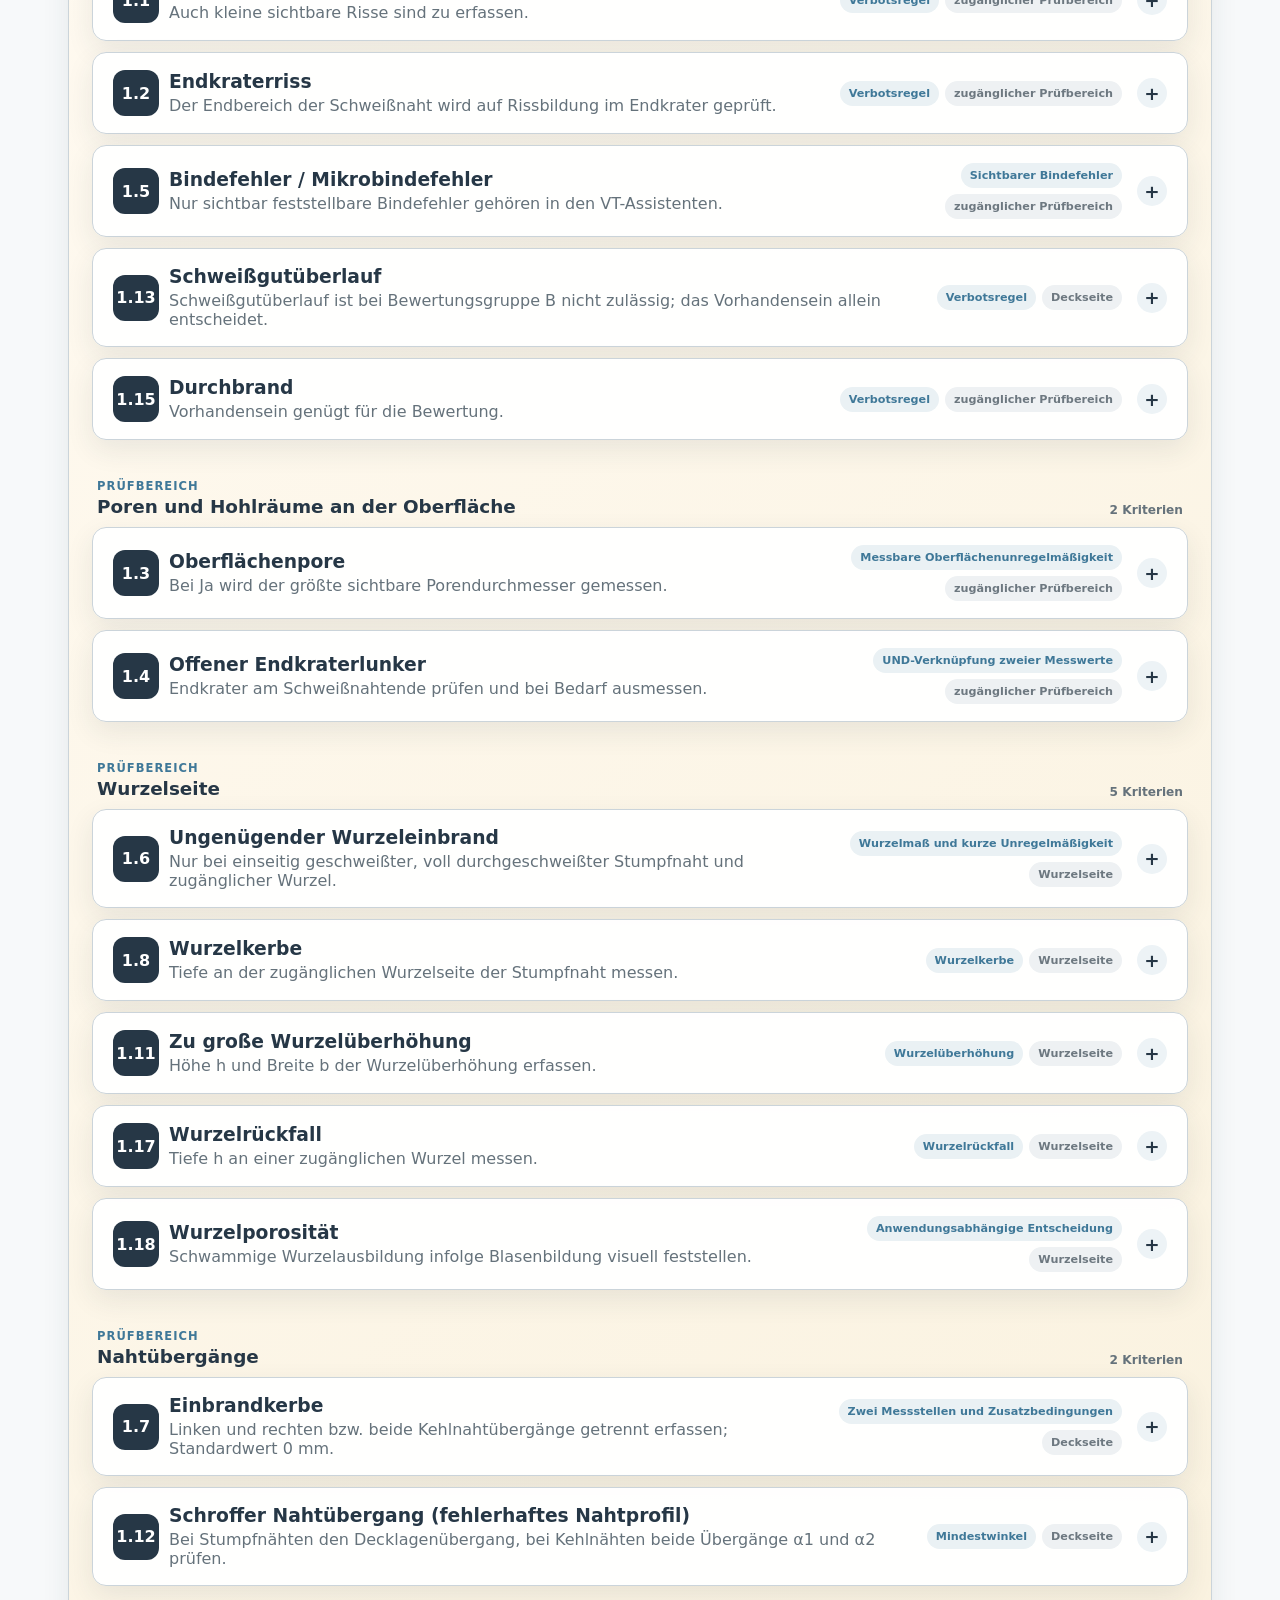
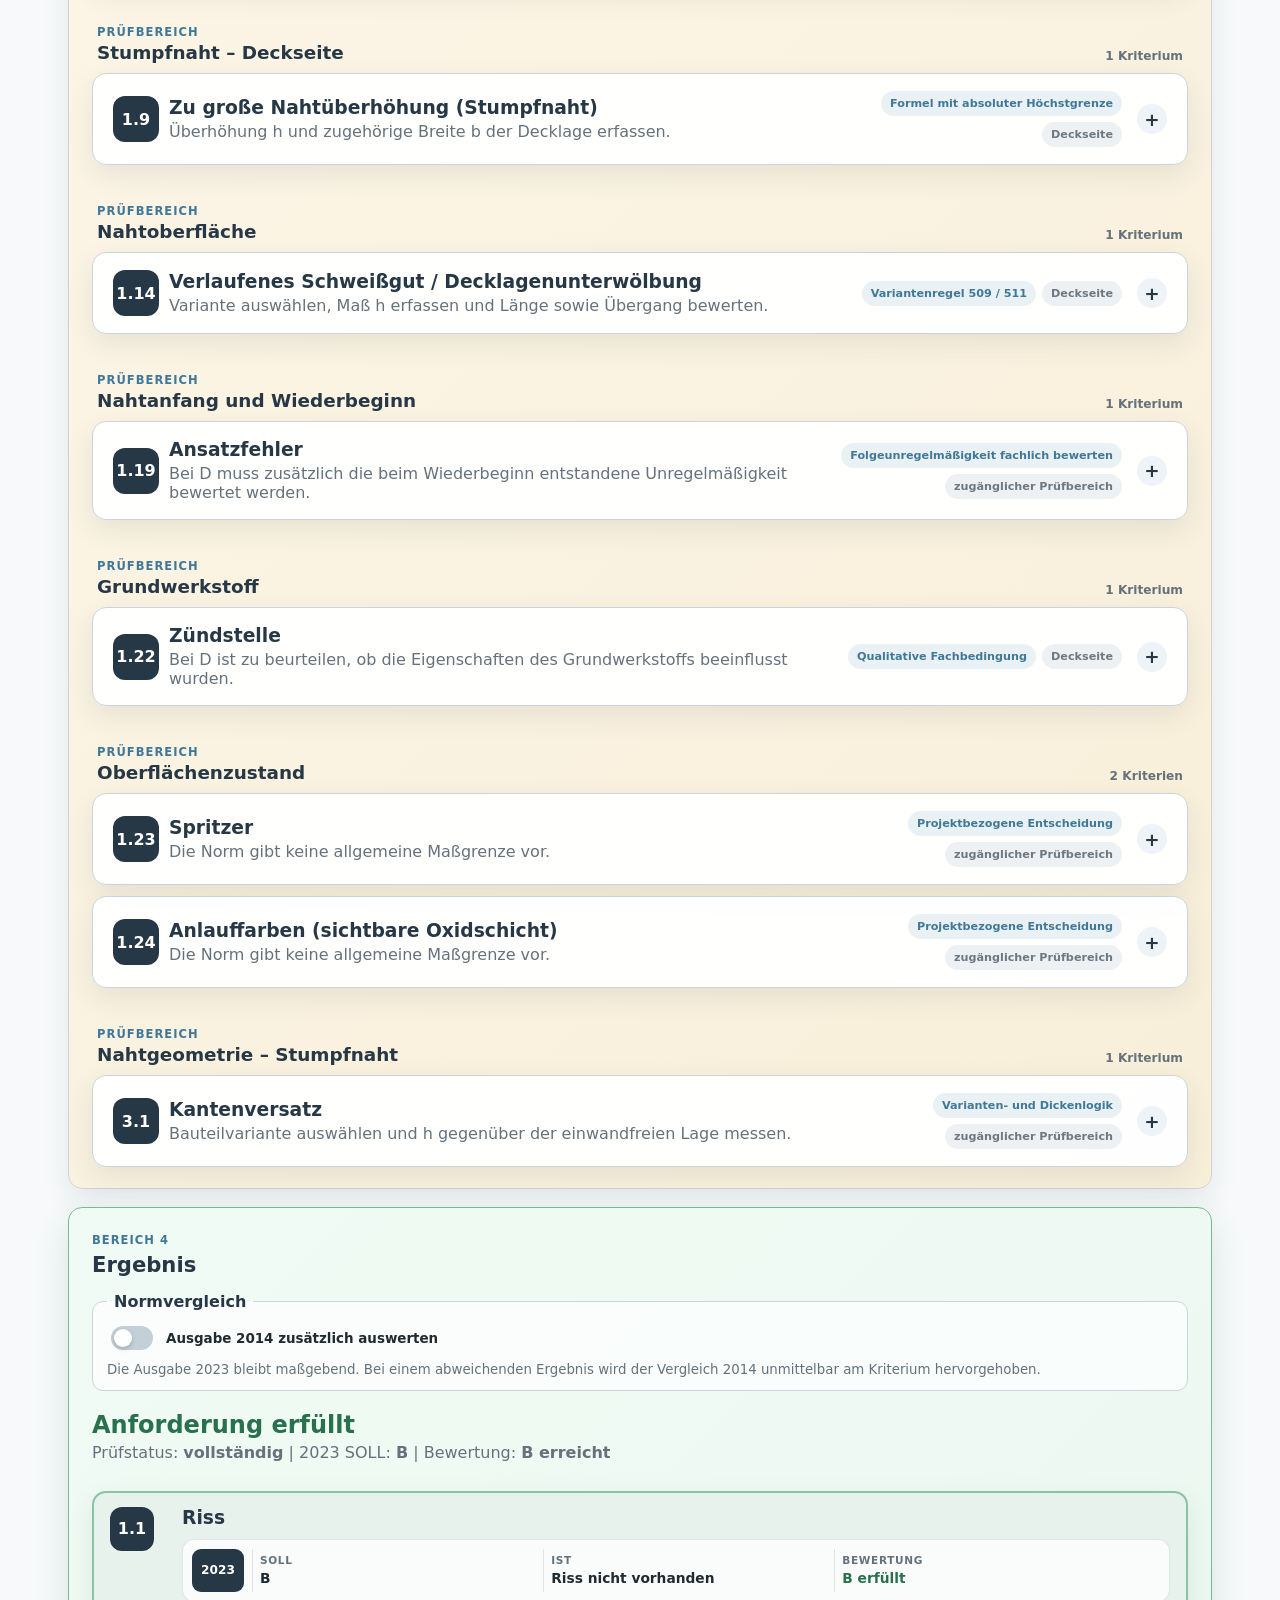
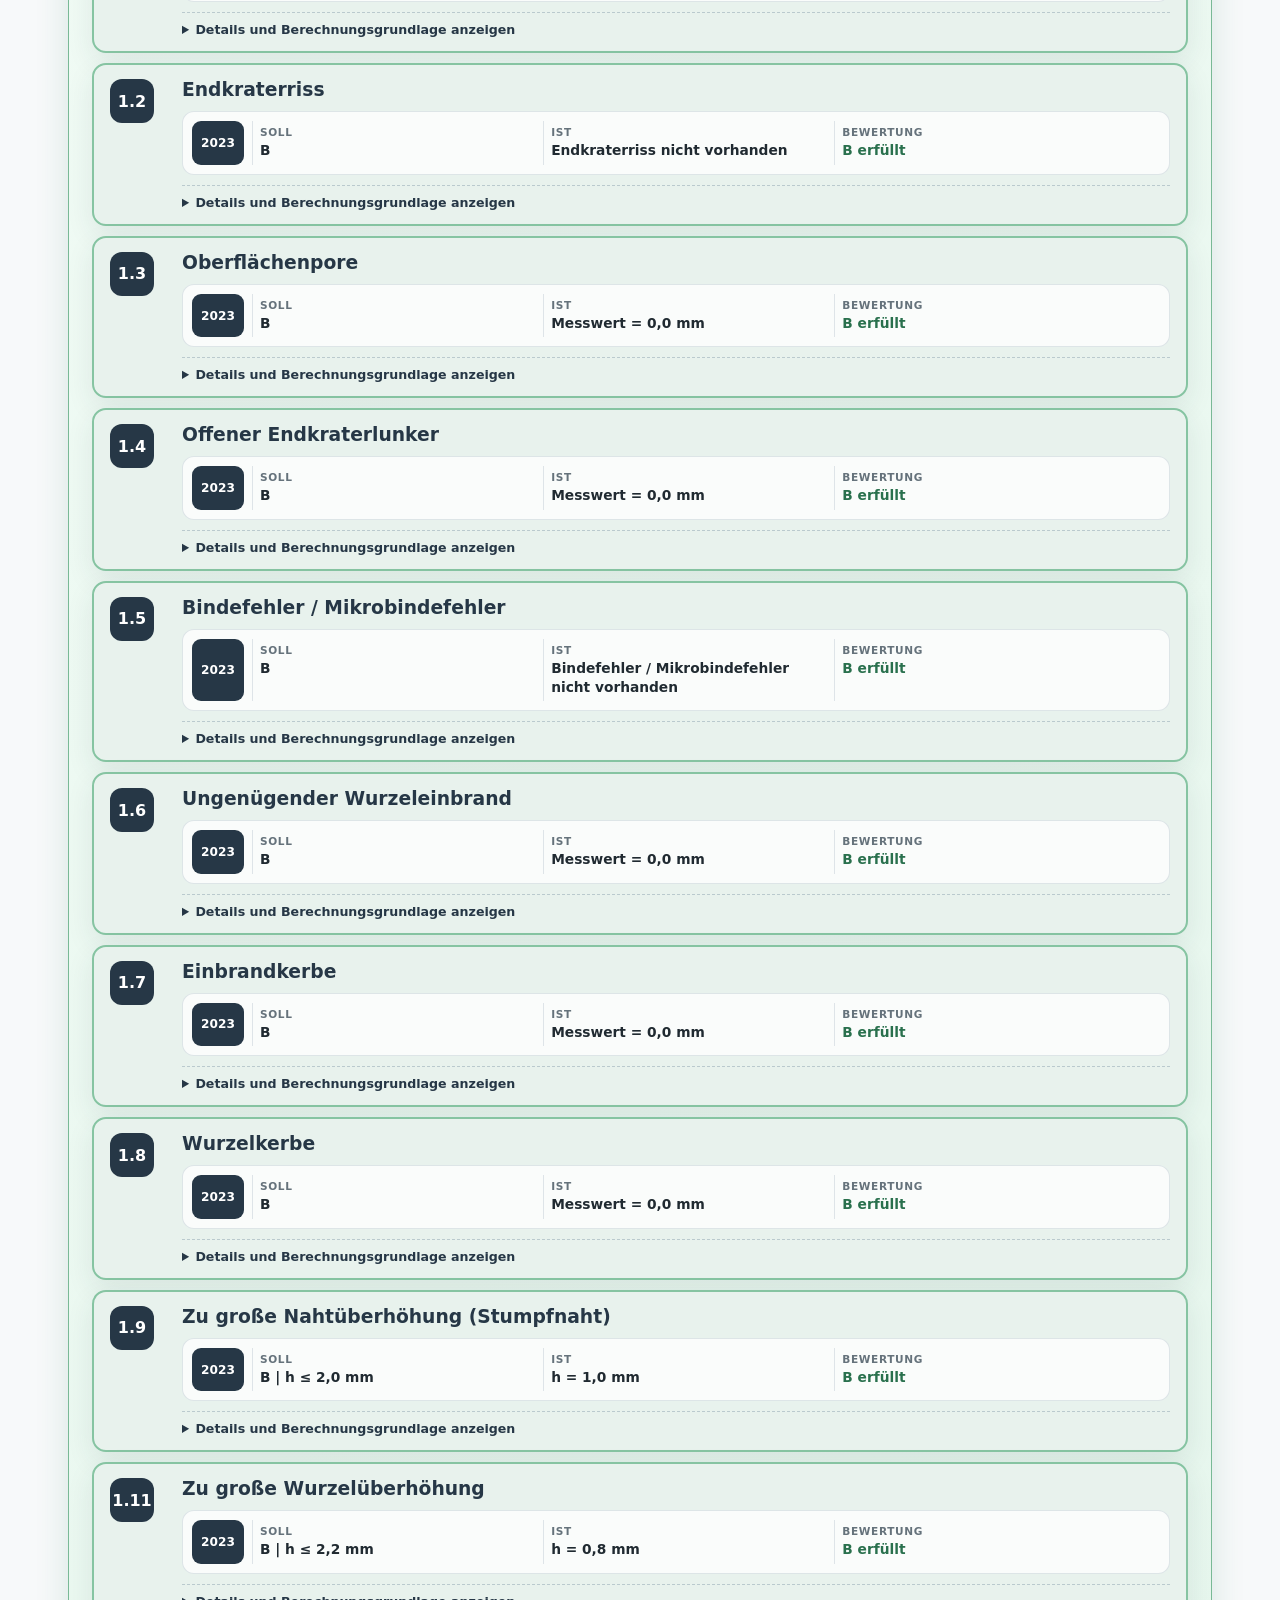
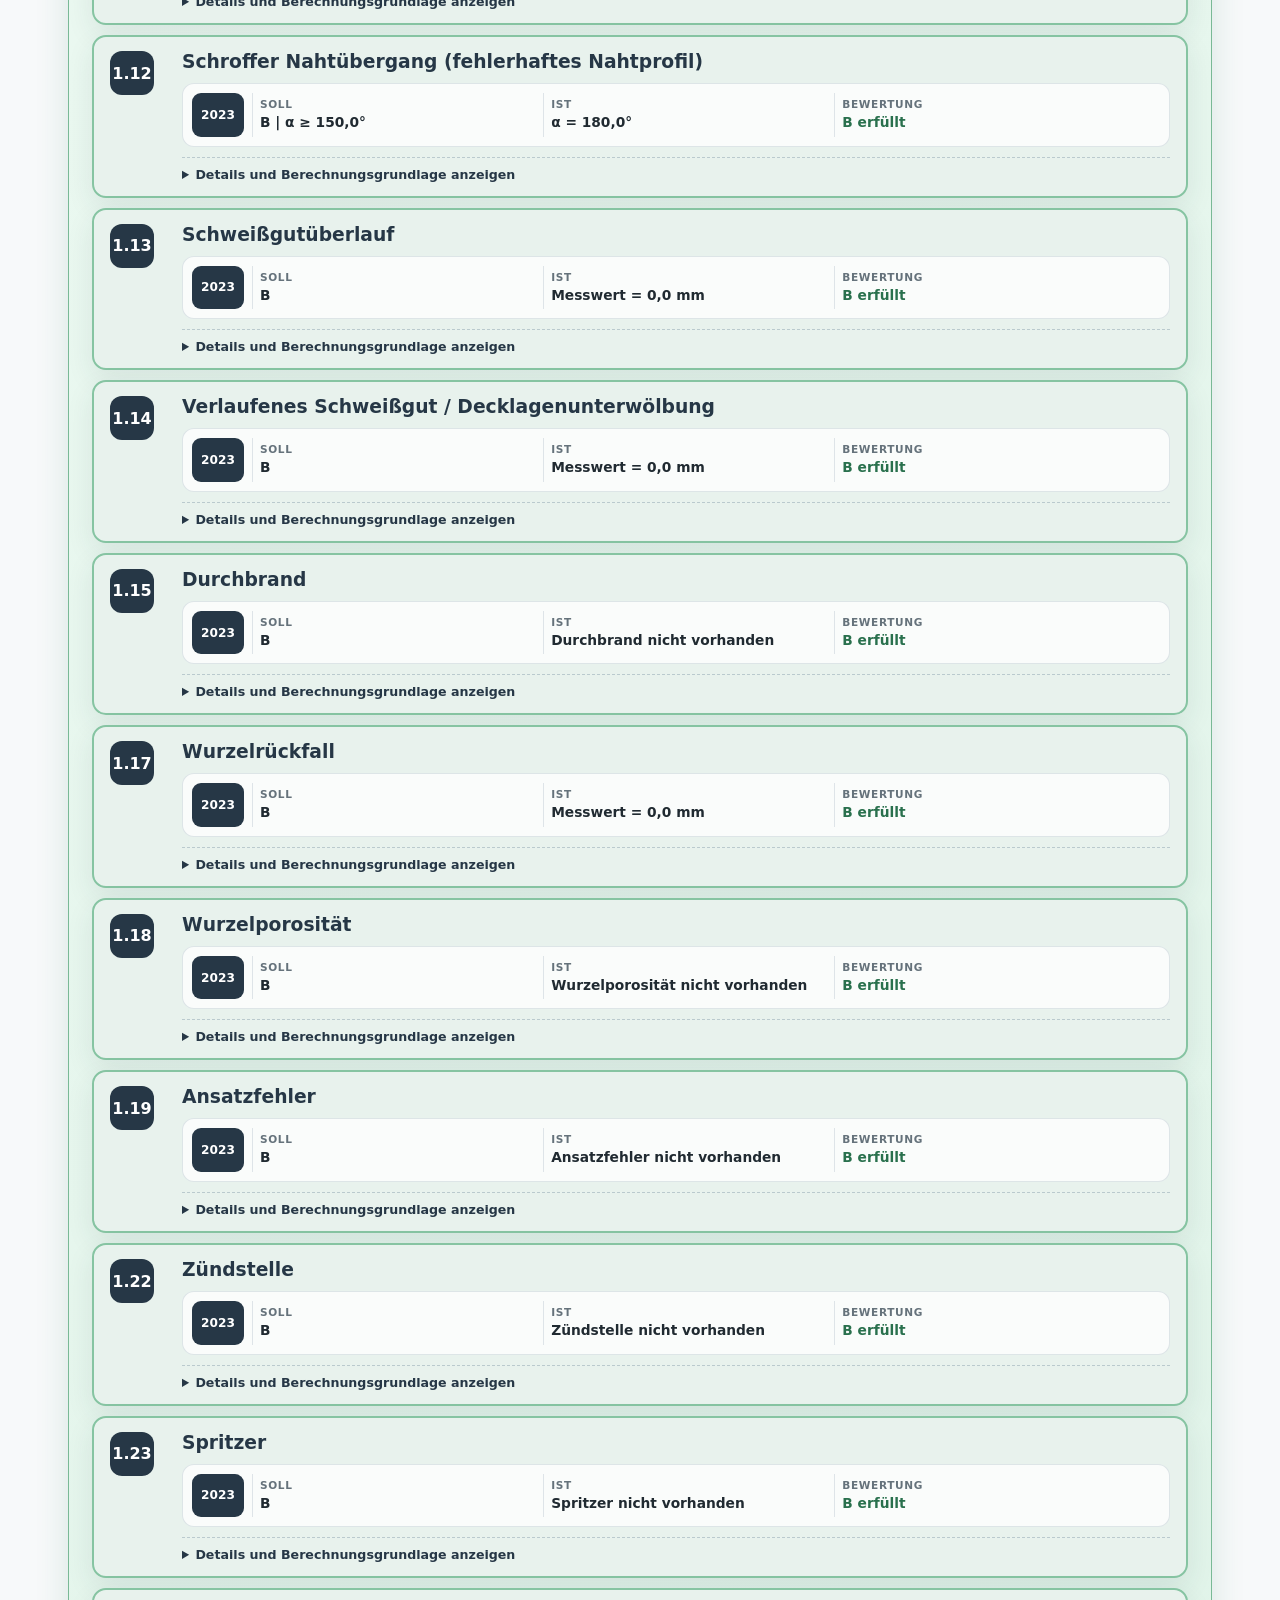
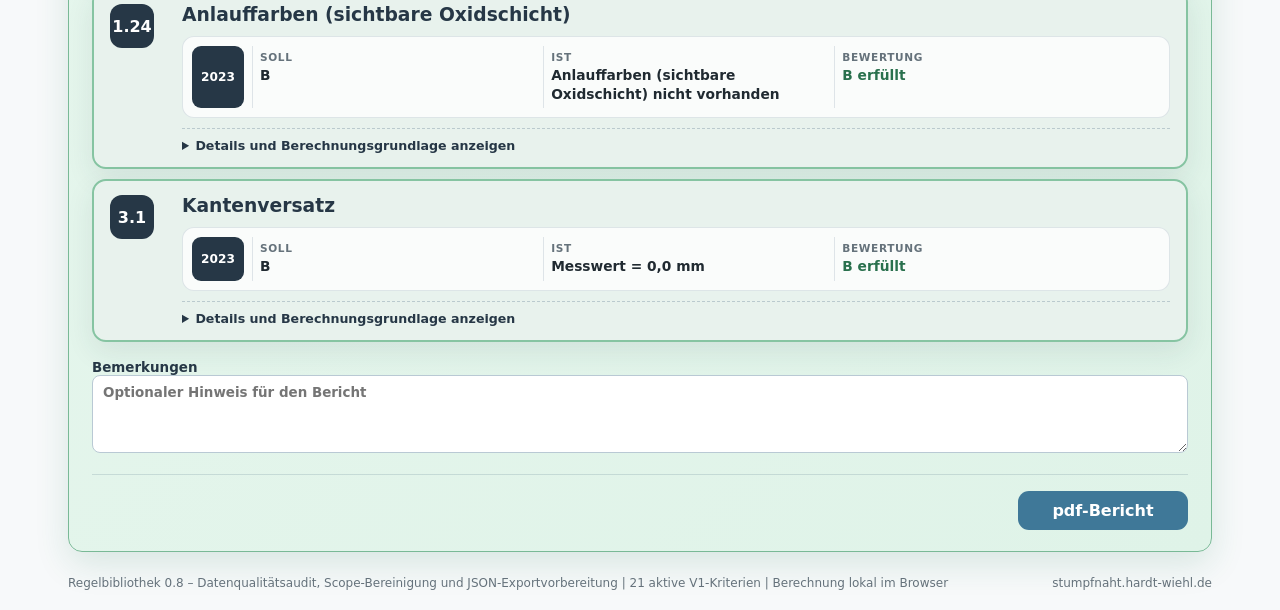
==== commit 6a953908: "PR #45 veröffentlichen: index.html" ====
--- a/index.html
+++ b/index.html
@@ -55,7 +55,7 @@
       <label>WPS-Nr.<input id="wps" placeholder="z. B. WPS-135-FW-S355-08 Rev. 03"></label>
       <label>Bauteildicke t1<div class="input-unit"><input id="geo-t1" type="number" min="0.5" step="0.1" value="8.0"><span>mm</span></div></label>
       <label>Bauteildicke t2<div class="input-unit"><input id="geo-t2" type="number" min="0.5" step="0.1" value="8.0"><span>mm</span></div></label>
-      <label id="general-s-field" class="hidden">Nahtdicke s (Konstruktions-/Expertenwert)<div class="input-unit"><input id="geo-s" type="number" min="0.1" step="0.1" value="8.0"><span>mm</span></div></label>
+      <label id="general-s-field" class="hidden">Nahtdicke s<div class="input-unit"><input id="geo-s" type="number" min="0.1" step="0.1" value="8.0"><span>mm</span></div></label>
       <label id="general-misalignment-variant-field" class="hidden">Ausführung für Kantenversatz
         <select id="misalignment-variant"><option value="5071" selected>5071 – Blech / Längsschweißung</option><option value="5072">5072 – Rohr/Hohlprofil / Umfangsschweißung</option></select>
       </label>
@@ -114,7 +114,7 @@
 <footer class="site-footer"><span id="footer-library">Regelbibliothek wird geladen...</span><span>stumpfnaht.hardt-wiehl.de</span></footer>
 <noscript><div class="alert">JavaScript ist für die lokale Bewertung erforderlich.</div></noscript>
 <script type="module" src="./assets/target-lock.js?v=f0f768a8f797"></script>
-<script type="module" src="./assets/app.js?v=e8263540e516"></script>
+<script type="module" src="./assets/app.js?v=52dc4a7c09fc"></script>
 <script type="module" src="./assets/criterion-filter.js?v=200cf1639716"></script>
 </body>
 </html>
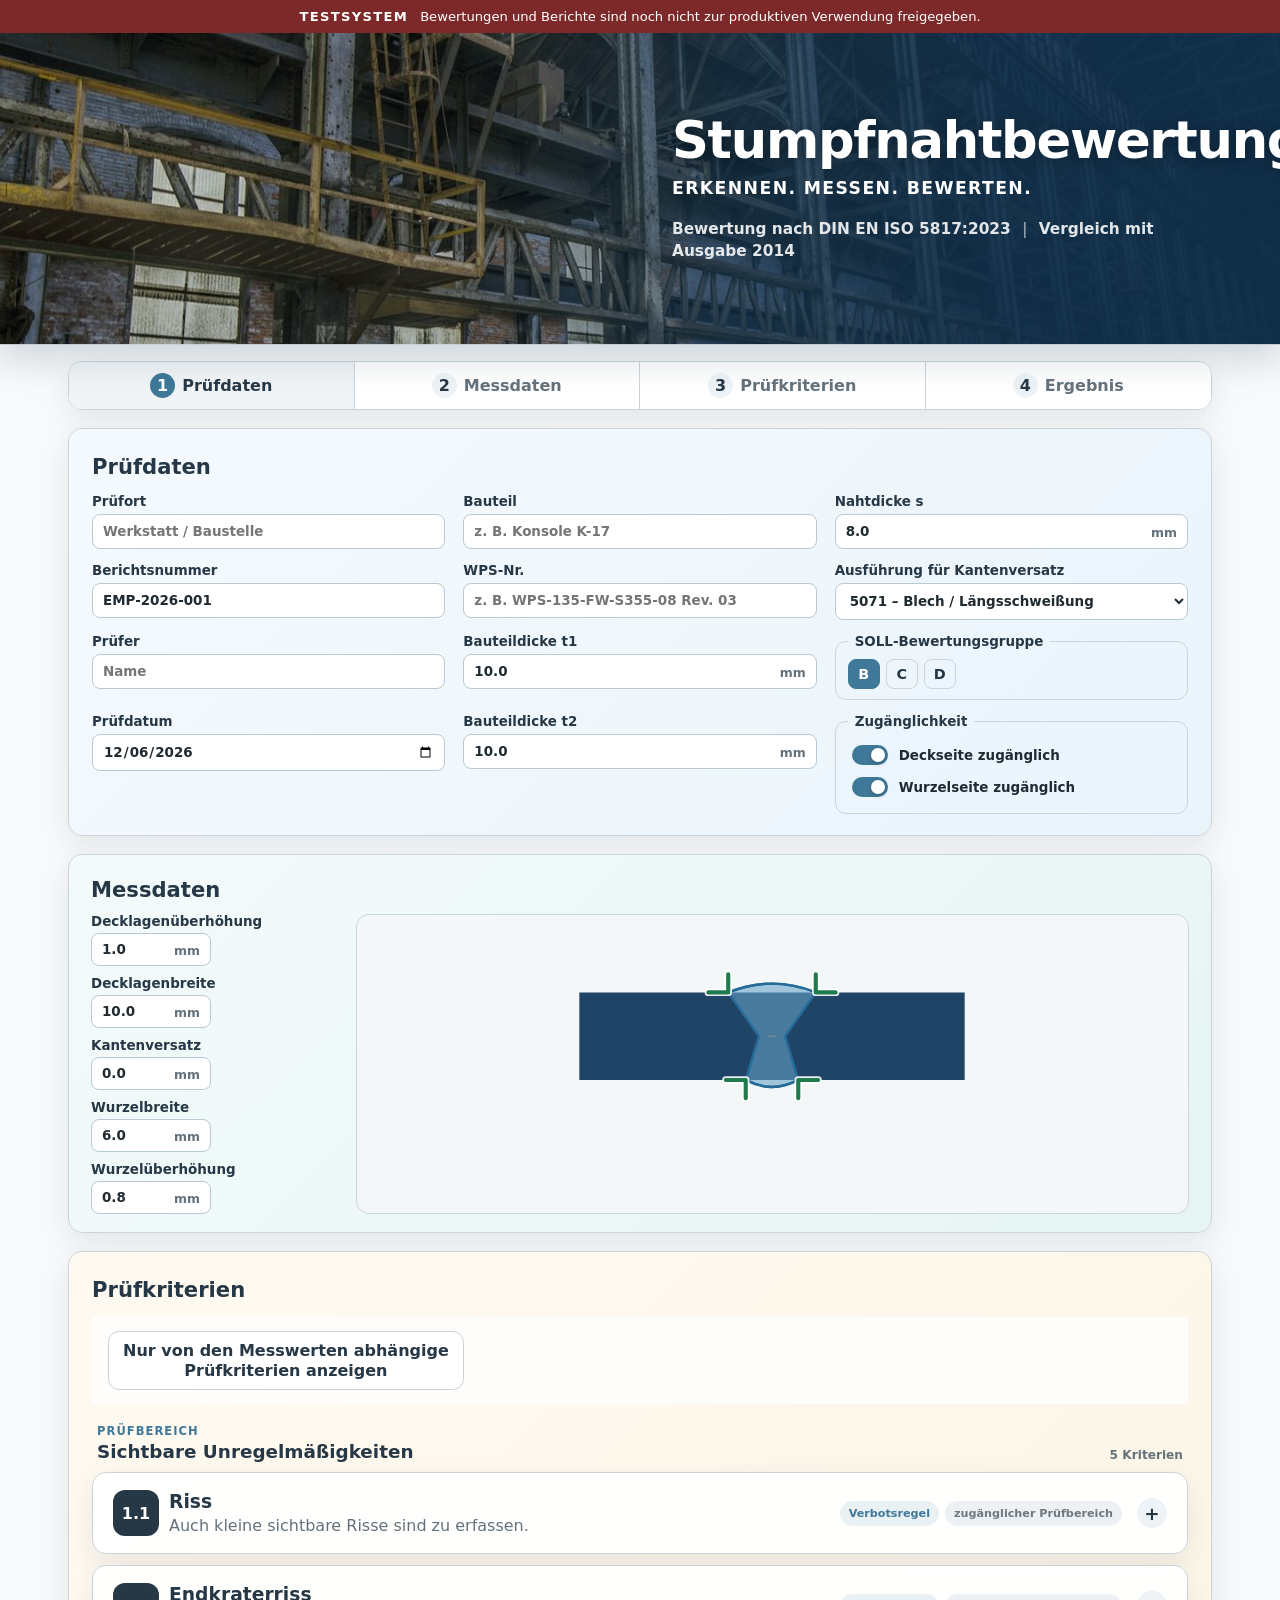
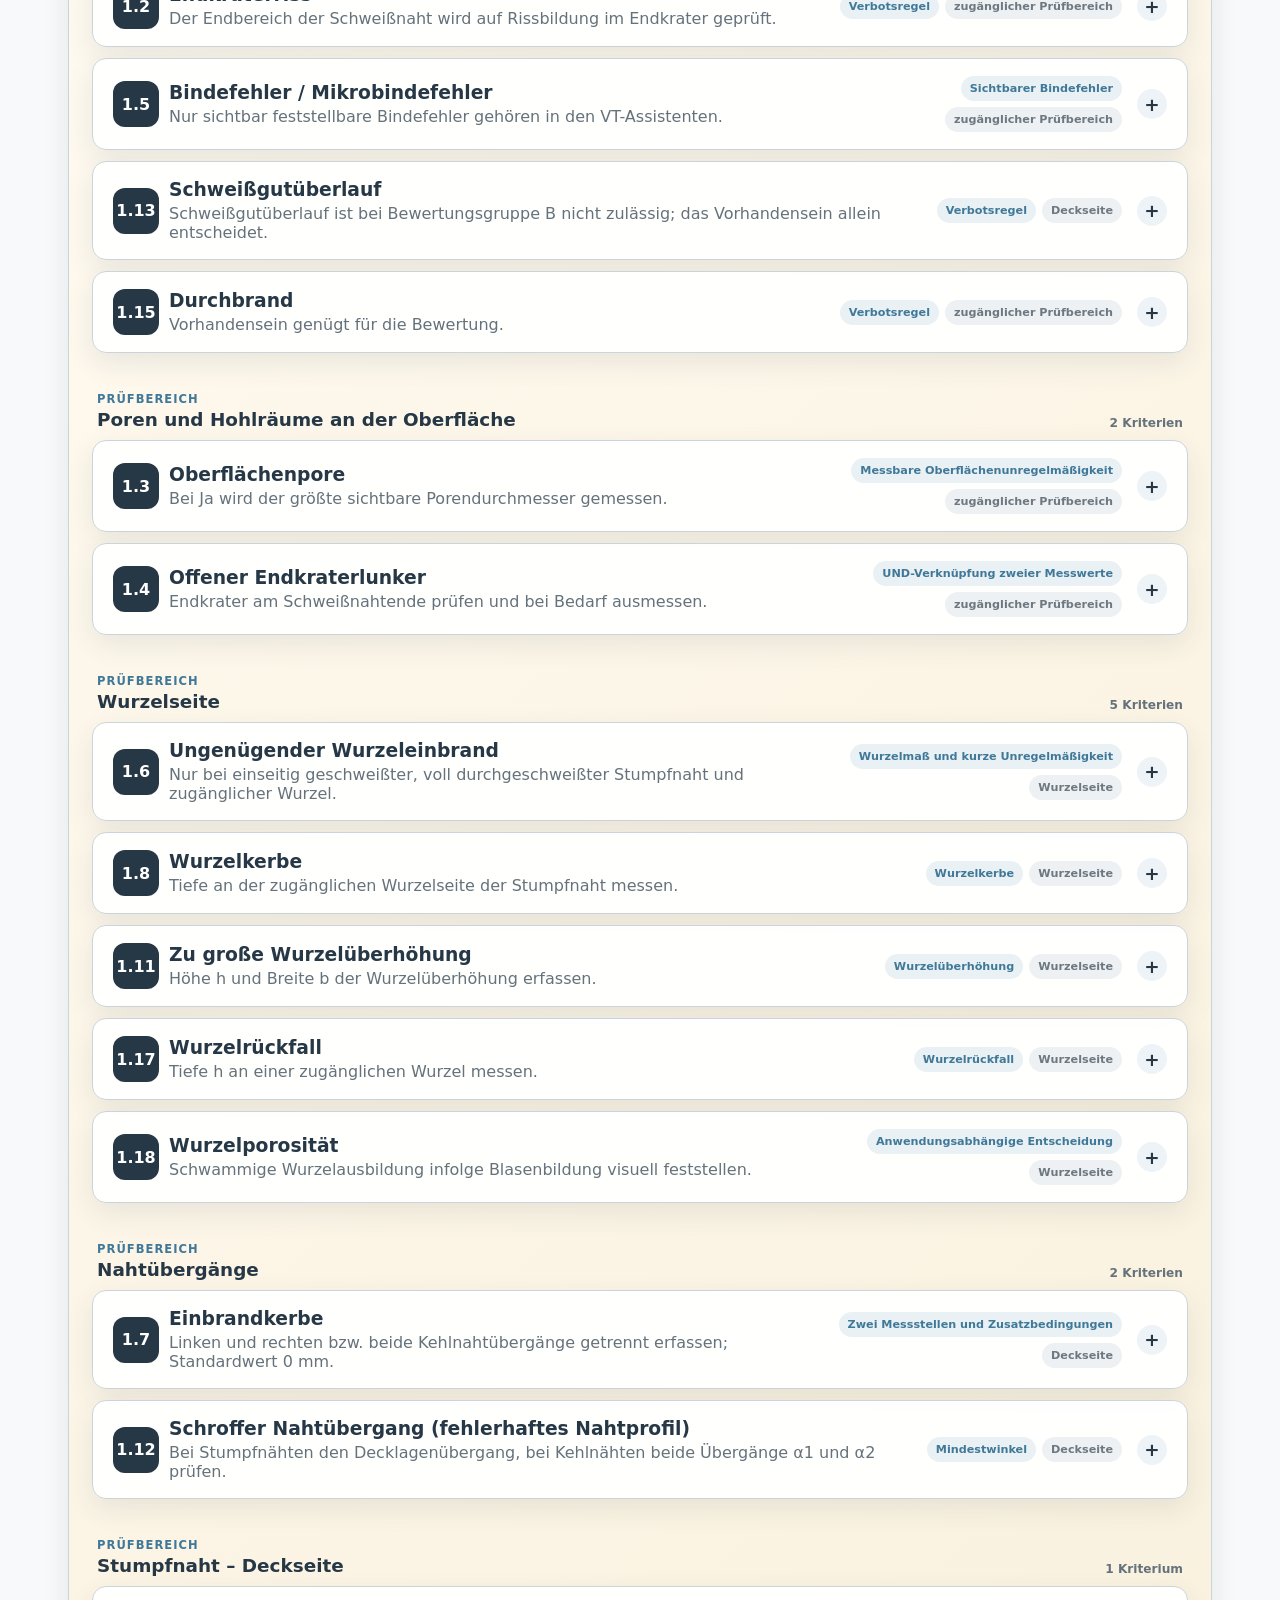
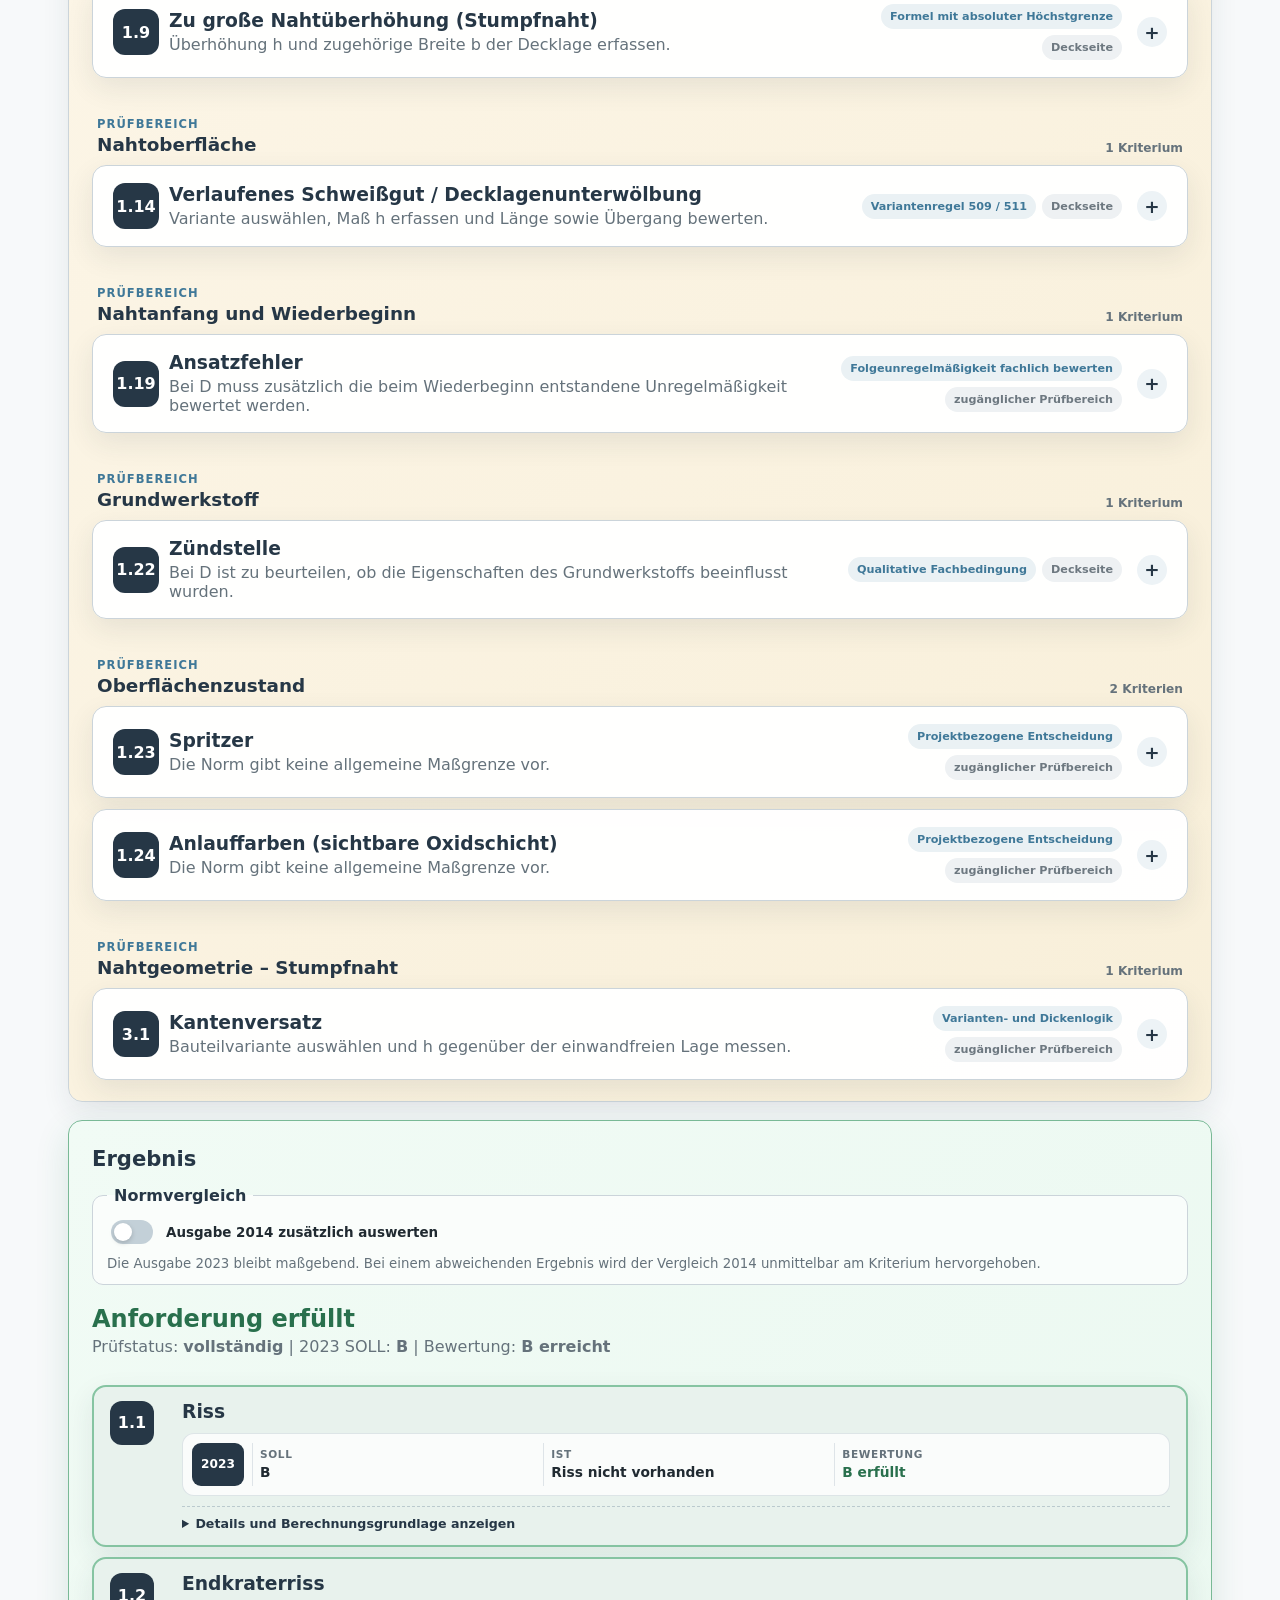
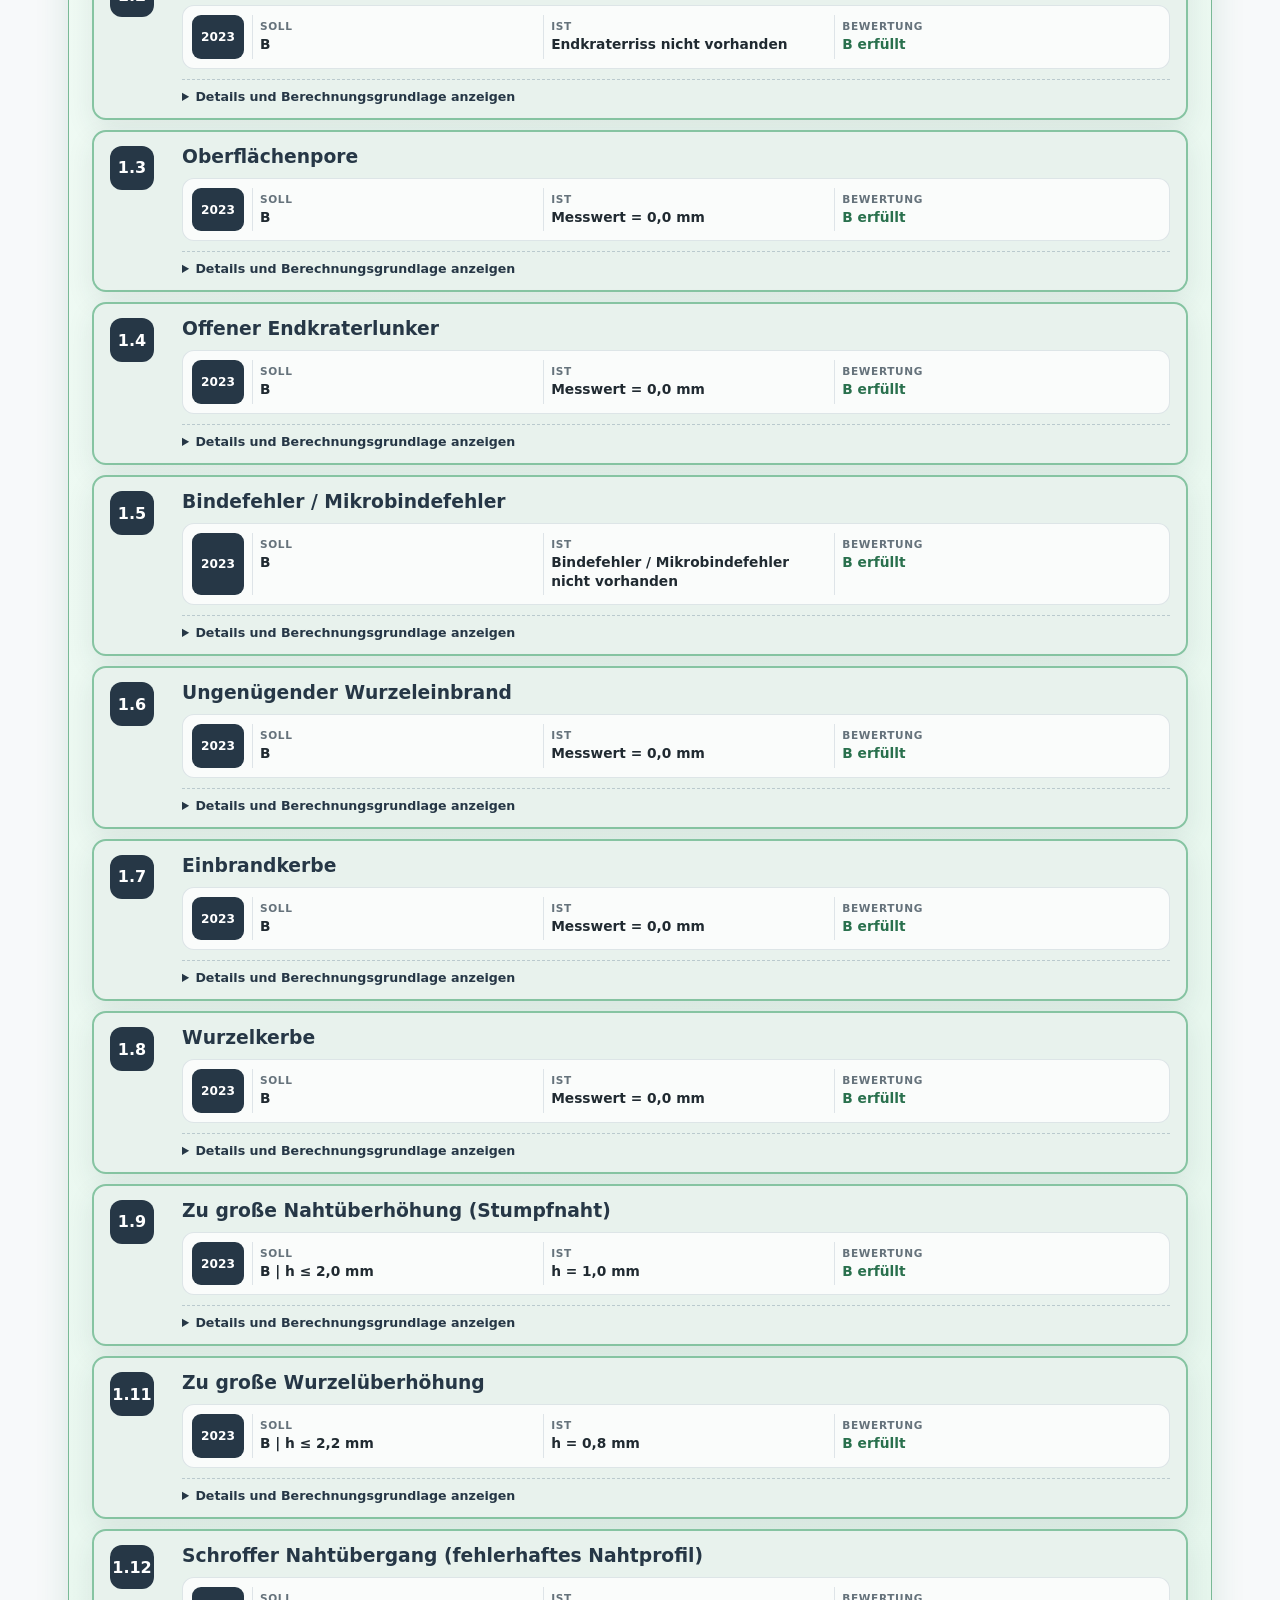
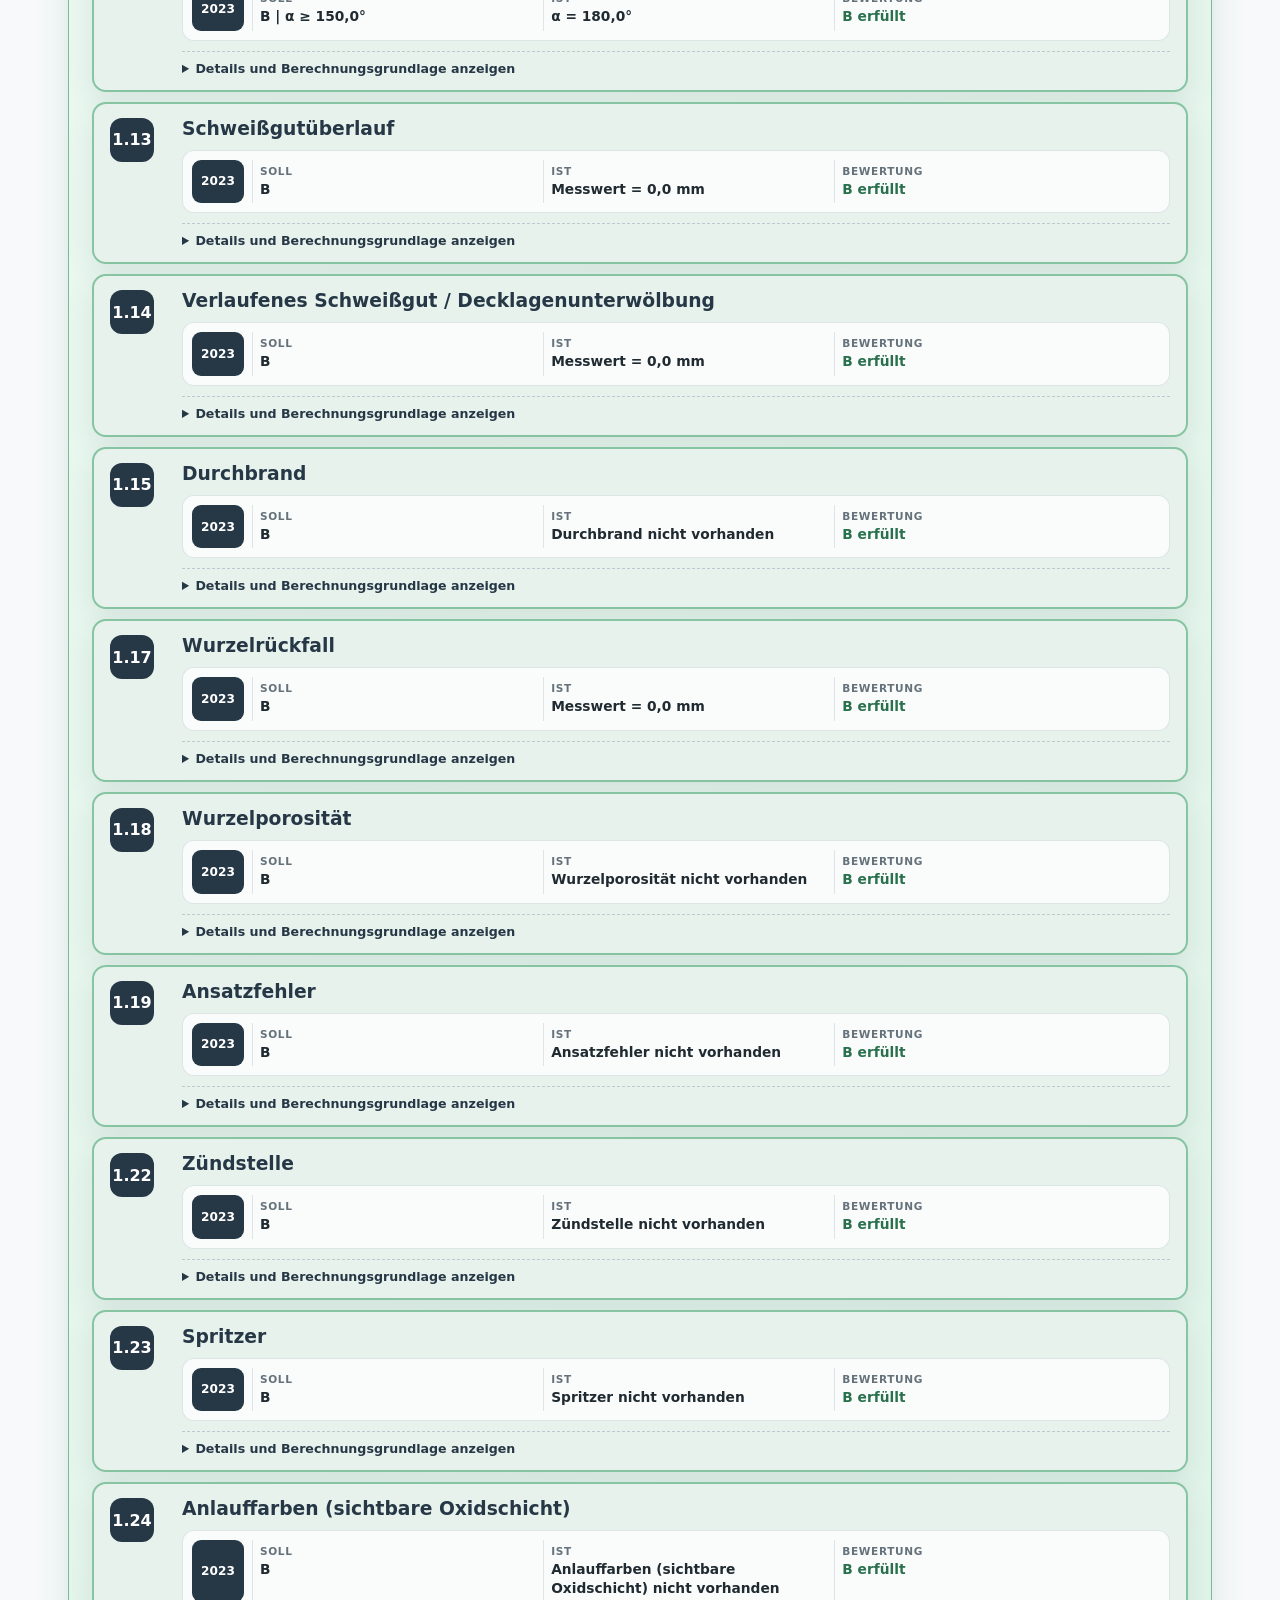
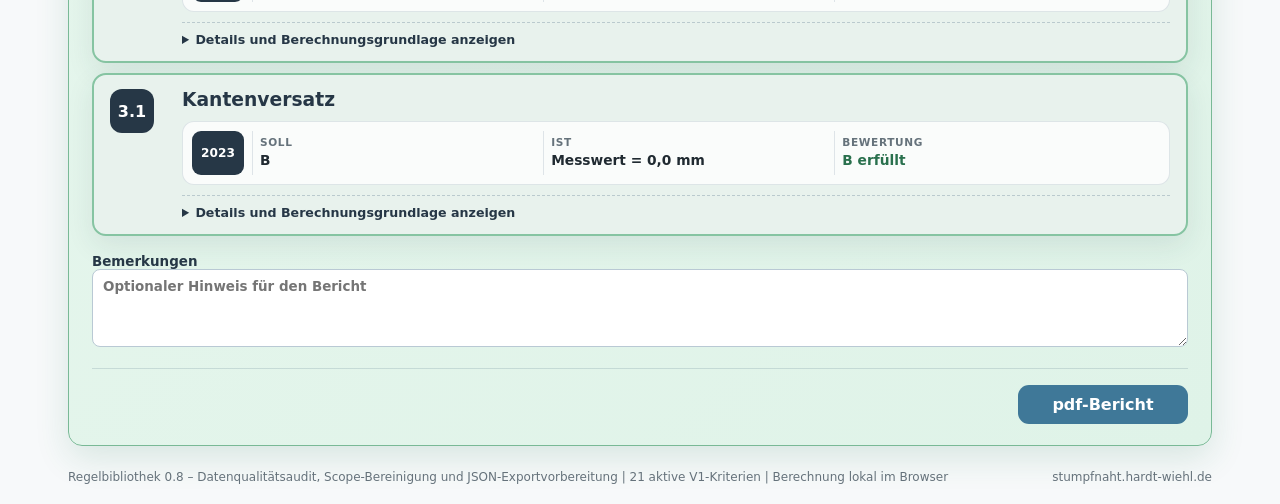
==== commit 94bfaef0: "PR #46 veröffentlichen: index.html" ====
--- a/index.html
+++ b/index.html
@@ -8,7 +8,7 @@
   <meta name="referrer" content="strict-origin-when-cross-origin">
   <meta http-equiv="Content-Security-Policy" content="default-src 'self'; script-src 'self'; style-src 'self' 'unsafe-inline'; img-src 'self' data:; connect-src 'self'; object-src 'none'; base-uri 'self'; form-action 'self'">
   <title>Stumpfnahtbewertung | Hardt-Wiehl Connect</title>
-  <link rel="stylesheet" href="./assets/styles.css?v=927d1c963e18">
+  <link rel="stylesheet" href="./assets/styles.css?v=95a9c615f9e8">
 </head>
 <body>
 <div class="test-system-banner" id="test-system-banner"><strong>TESTSYSTEM</strong><span>Bewertungen und Berichte sind noch nicht zur produktiven Verwendung freigegeben.</span></div>
@@ -27,8 +27,8 @@
 <main class="page-shell">
 
   <nav class="stepper panel" aria-label="Sprungnavigation">
-    <button class="step active" type="button" data-target="inspection-header"><span>1</span><strong>Allgemeine Prüfdaten und Anforderung</strong></button>
-    <button class="step" type="button" data-target="base-geometry"><span>2</span><strong>Messdatenerfassung</strong></button>
+    <button class="step active" type="button" data-target="inspection-header"><span>1</span><strong>Prüfdaten</strong></button>
+    <button class="step" type="button" data-target="base-geometry"><span>2</span><strong>Messdaten</strong></button>
     <button class="step" type="button" data-target="inspection-criteria"><span>3</span><strong>Prüfkriterien</strong></button>
     <button class="step" type="button" data-target="evaluation-result"><span>4</span><strong>Ergebnis</strong></button>
   </nav>
@@ -36,7 +36,7 @@
   <div id="alert" class="alert hidden" role="alert"></div>
 
   <section class="panel step-panel area-1" id="inspection-header" data-panel="1">
-    <div class="section-heading"><div><span class="eyebrow">Bereich 1</span><h2>Allgemeine Prüfdaten und Anforderung</h2></div></div>
+    <div class="section-heading"><div><h2>Prüfdaten</h2></div></div>
 
     <div class="choice-grid joint-type-grid">
       <fieldset>
@@ -53,8 +53,8 @@
       <label>Prüfdatum<input id="inspection_date" type="date"></label>
       <label>Bauteil<input id="component" placeholder="z. B. Konsole K-17"></label>
       <label>WPS-Nr.<input id="wps" placeholder="z. B. WPS-135-FW-S355-08 Rev. 03"></label>
-      <label>Bauteildicke t1<div class="input-unit"><input id="geo-t1" type="number" min="0.5" step="0.1" value="8.0"><span>mm</span></div></label>
-      <label>Bauteildicke t2<div class="input-unit"><input id="geo-t2" type="number" min="0.5" step="0.1" value="8.0"><span>mm</span></div></label>
+      <label>Bauteildicke t1<div class="input-unit"><input id="geo-t1" type="number" min="3" max="30" step="0.1" value="10.0"><span>mm</span></div></label>
+      <label>Bauteildicke t2<div class="input-unit"><input id="geo-t2" type="number" min="3" max="30" step="0.1" value="10.0"><span>mm</span></div></label>
       <label id="general-s-field" class="hidden">Nahtdicke s<div class="input-unit"><input id="geo-s" type="number" min="0.1" step="0.1" value="8.0"><span>mm</span></div></label>
       <label id="general-misalignment-variant-field" class="hidden">Ausführung für Kantenversatz
         <select id="misalignment-variant"><option value="5071" selected>5071 – Blech / Längsschweißung</option><option value="5072">5072 – Rohr/Hohlprofil / Umfangsschweißung</option></select>
@@ -78,7 +78,7 @@
   </section>
 
   <section class="panel step-panel area-2" id="base-geometry" data-panel="2">
-    <div class="section-heading"><div><span class="eyebrow">Bereich 2</span><h2>Messdatenerfassung</h2></div></div>
+    <div class="section-heading"><div><h2>Messdaten</h2></div></div>
     <div class="geometry-layout">
       <div class="geometry-measurements"><div class="form-grid" id="geometry-fields"></div></div>
       <div class="geometry-card">
@@ -88,13 +88,13 @@
   </section>
 
   <section class="panel step-panel area-3" id="inspection-criteria" data-panel="3">
-    <div class="section-heading"><div><span class="eyebrow">Bereich 3</span><h2>Prüfkriterien</h2></div><p>21 aktive Kriterien werden aus derselben Regelbibliothek und mit demselben Rechenkern bewertet.</p></div>
-    <div class="criteria-toolbar"><div><strong>Arbeitsweise:</strong> Alle Kriterien starten mit „nicht vorhanden“ beziehungsweise 0 mm. Die Bewertung wird nach jeder Eingabe automatisch aktualisiert.</div><div class="toolbar-actions"></div></div>
+    <div class="section-heading"><div><h2>Prüfkriterien</h2></div></div>
+    <div class="criteria-toolbar"><div class="toolbar-actions"></div></div>
     <div id="criteria-list" class="criteria-list"></div>
   </section>
 
   <section class="panel step-panel area-4 evaluation-neutral" id="evaluation-result" data-panel="4">
-    <div class="section-heading"><div><span class="eyebrow">Bereich 4</span><h2>Ergebnis</h2></div></div>
+    <div class="section-heading"><div><h2>Ergebnis</h2></div></div>
     <fieldset class="norm-comparison">
       <legend>Normvergleich</legend>
       <label class="switch-row"><input id="compare_2014" type="checkbox"><span>Ausgabe 2014 zusätzlich auswerten</span></label>
@@ -114,7 +114,7 @@
 <footer class="site-footer"><span id="footer-library">Regelbibliothek wird geladen...</span><span>stumpfnaht.hardt-wiehl.de</span></footer>
 <noscript><div class="alert">JavaScript ist für die lokale Bewertung erforderlich.</div></noscript>
 <script type="module" src="./assets/target-lock.js?v=f0f768a8f797"></script>
-<script type="module" src="./assets/app.js?v=52dc4a7c09fc"></script>
-<script type="module" src="./assets/criterion-filter.js?v=200cf1639716"></script>
+<script type="module" src="./assets/app.js?v=a8510e1ce3b9"></script>
+<script type="module" src="./assets/criterion-filter.js?v=d6b249169afd"></script>
 </body>
 </html>
--- a/assets/styles.css
+++ b/assets/styles.css
@@ -287,6 +287,8 @@
 .norm-comparison .switch-row { padding:2px 0; }
 .report-notes-input { display:block; margin-top:18px; }
 .report-notes-input textarea { min-height:78px; resize:vertical; }
+#toggle-measurement-only { line-height:1.22; text-align:center; }
+#toggle-measurement-only span { display:block; }
 .area-2 .geometry-layout { grid-template-columns:minmax(170px,.46fr) minmax(0,1.54fr) !important; gap:16px !important; max-width:none !important; margin:0 !important; align-items:stretch !important; }
 .geometry-measurements { display:flex; align-items:stretch; }
 .area-2 #geometry-fields { width:100%; grid-template-columns:1fr !important; align-content:space-evenly; gap:12px; }
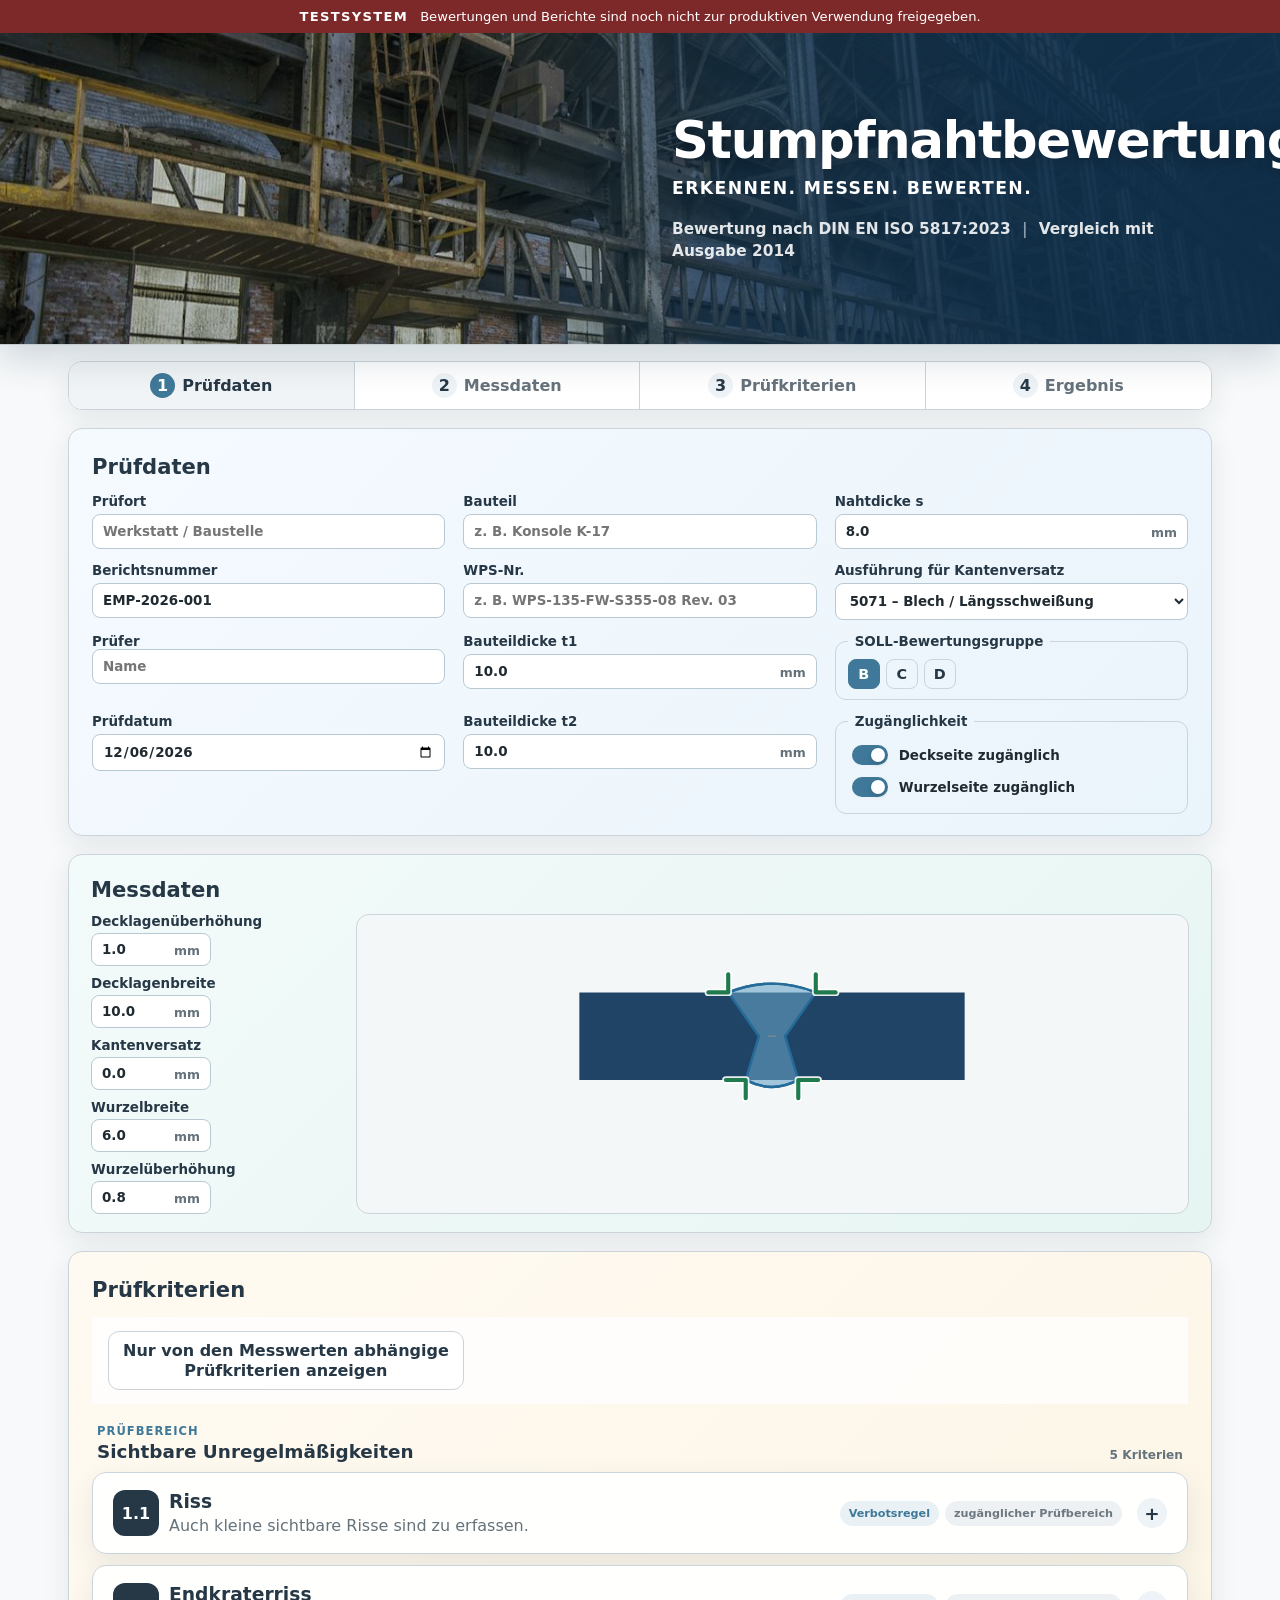
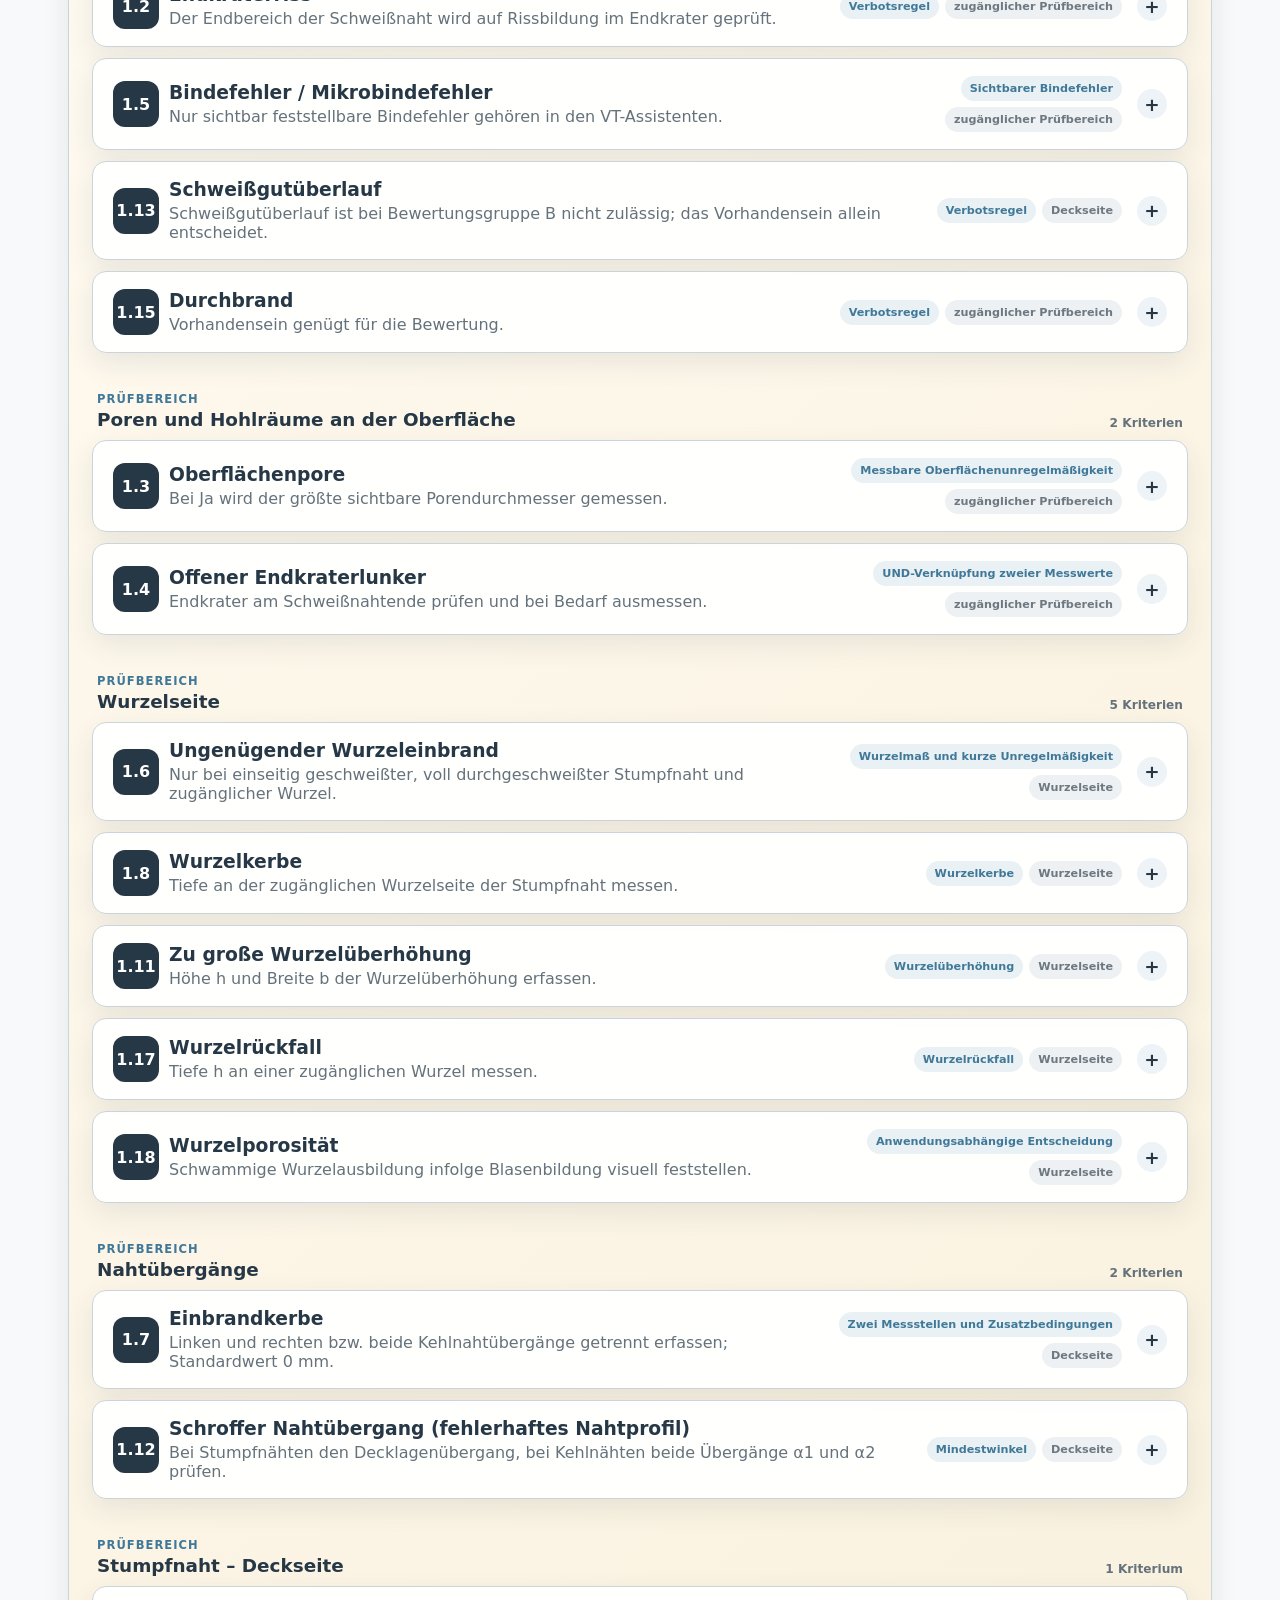
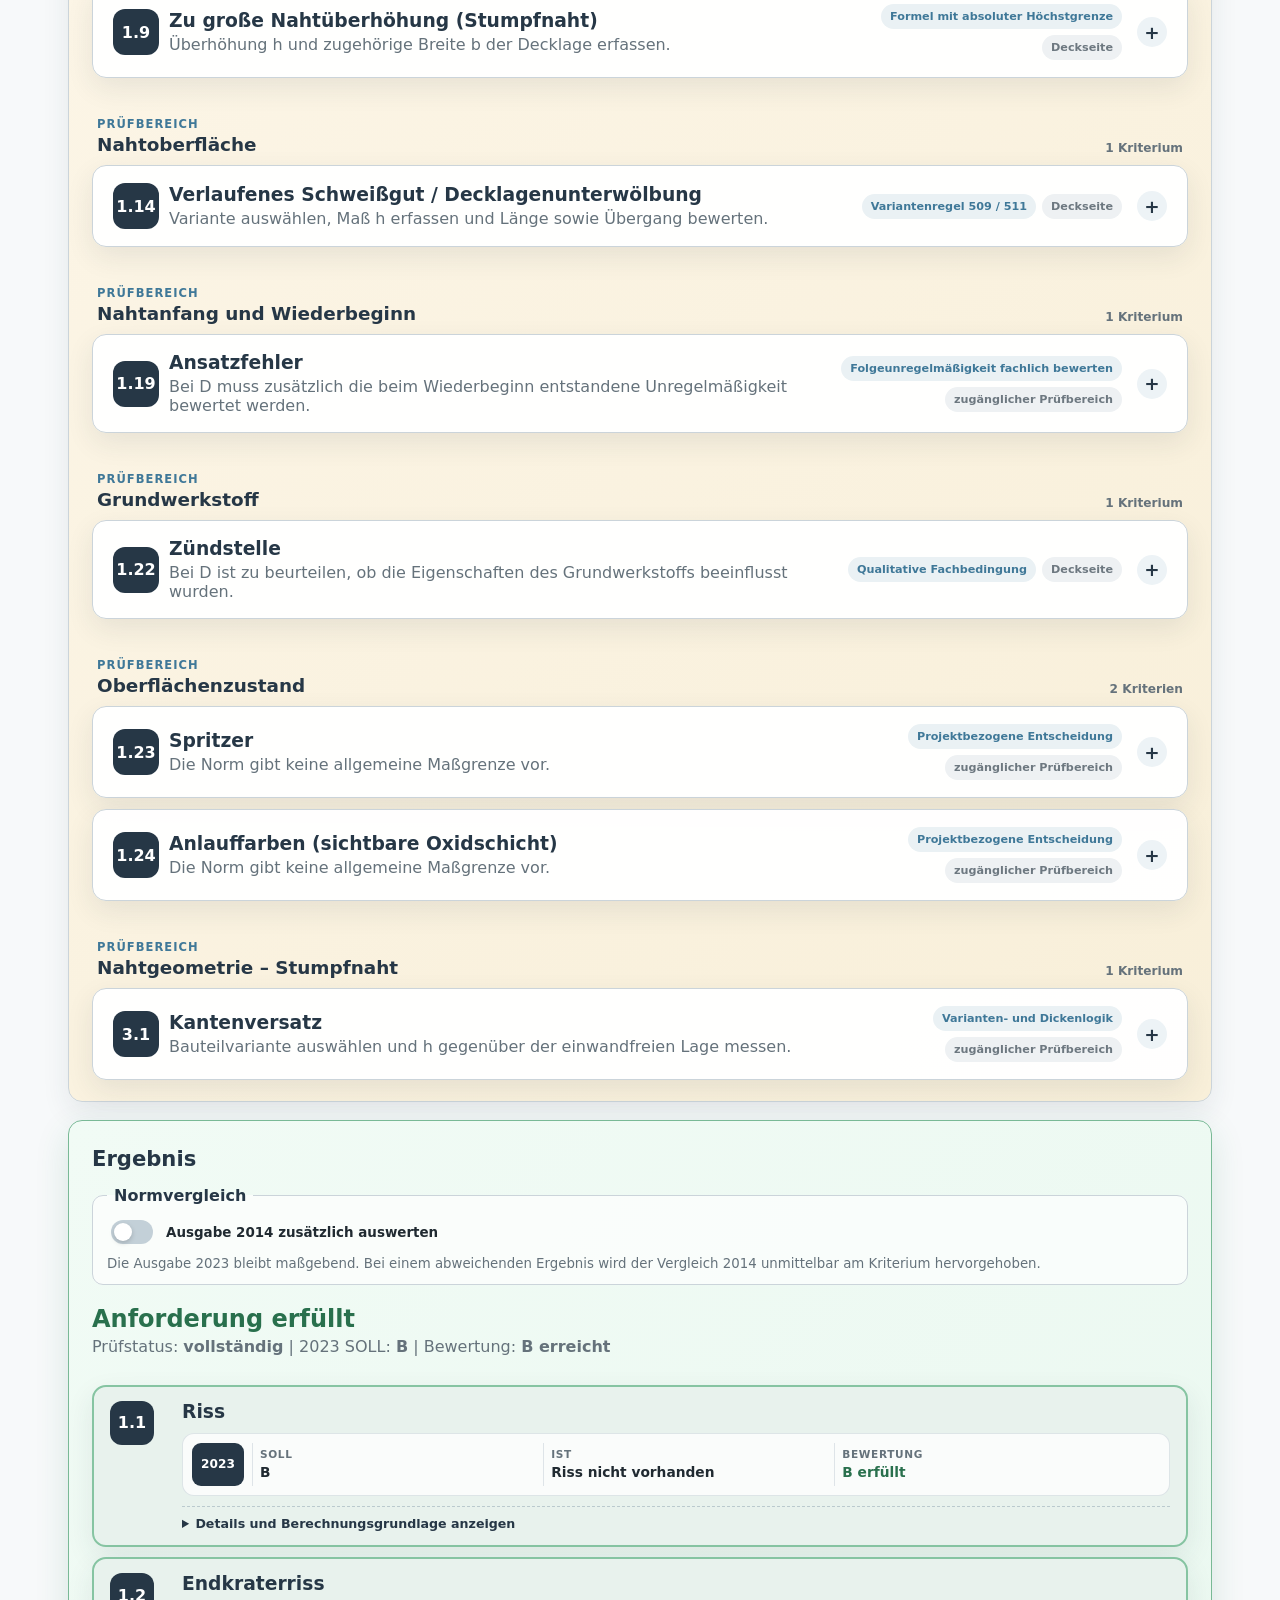
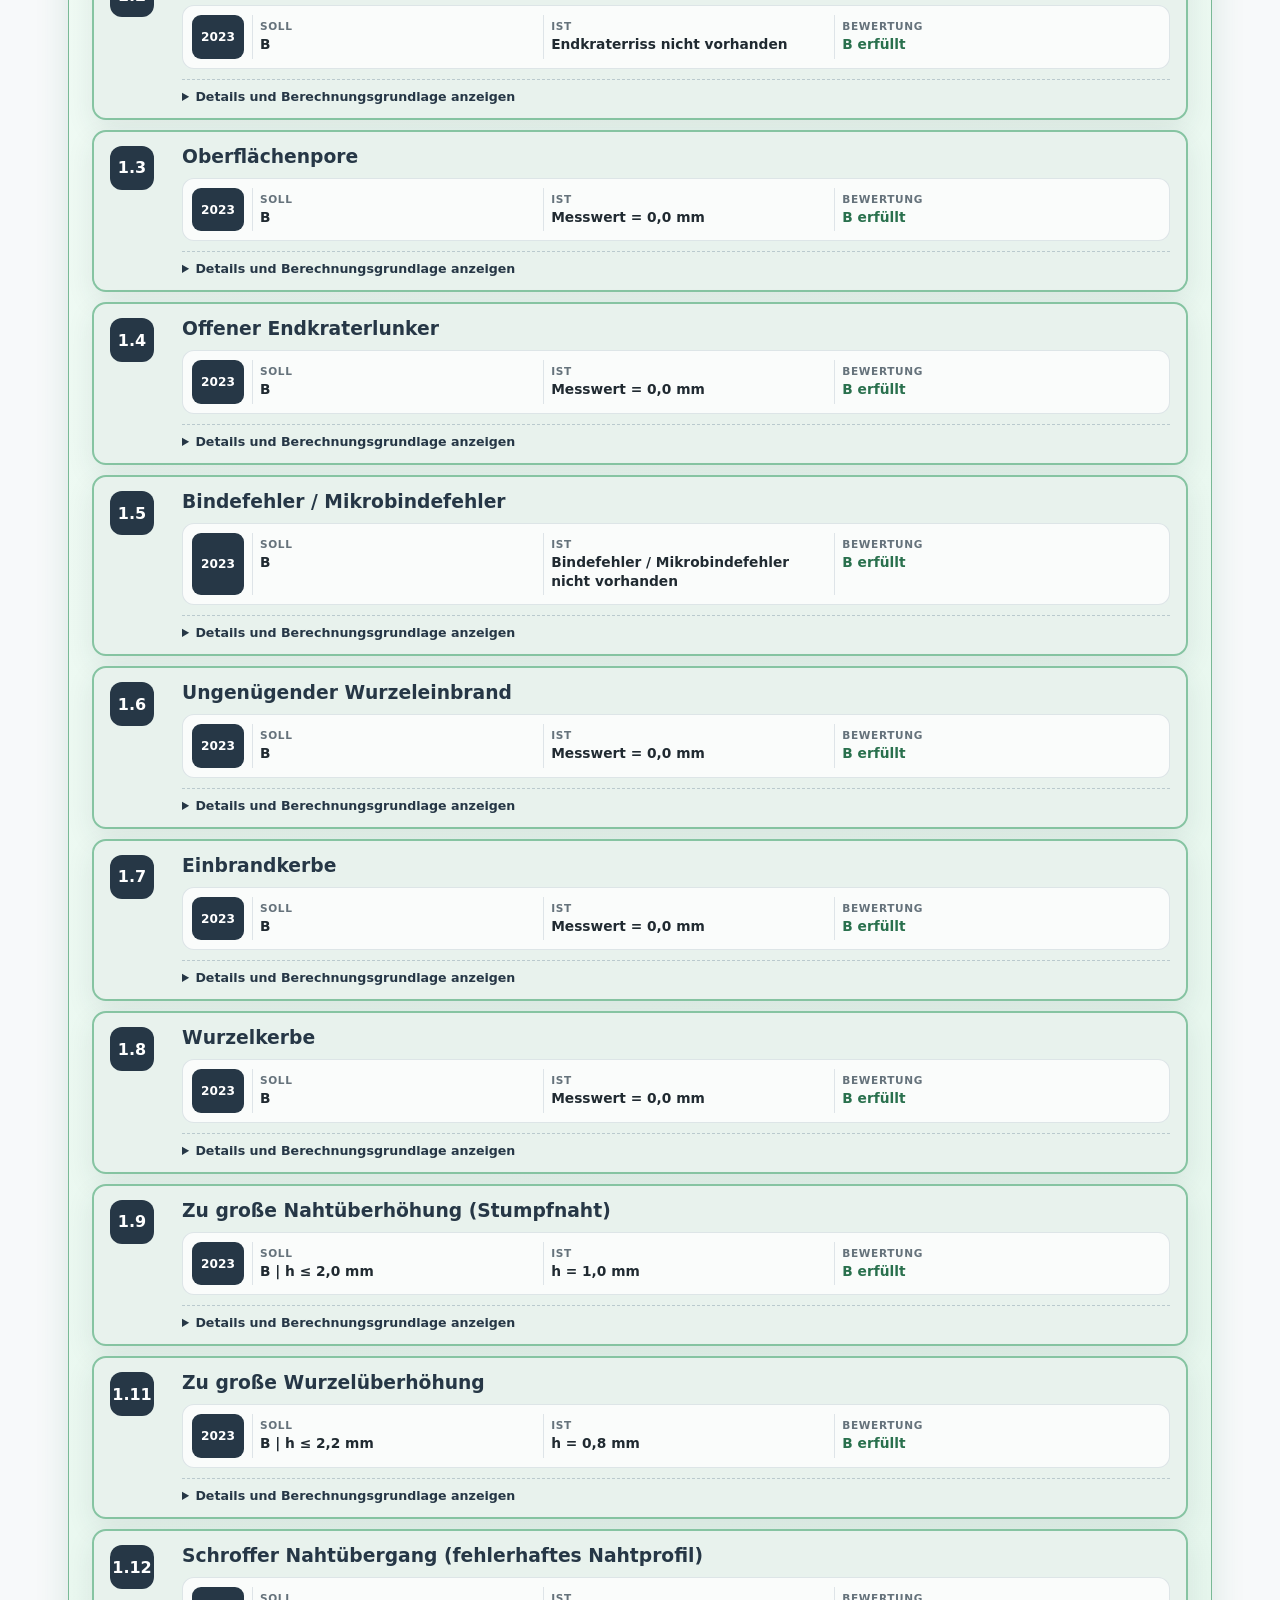
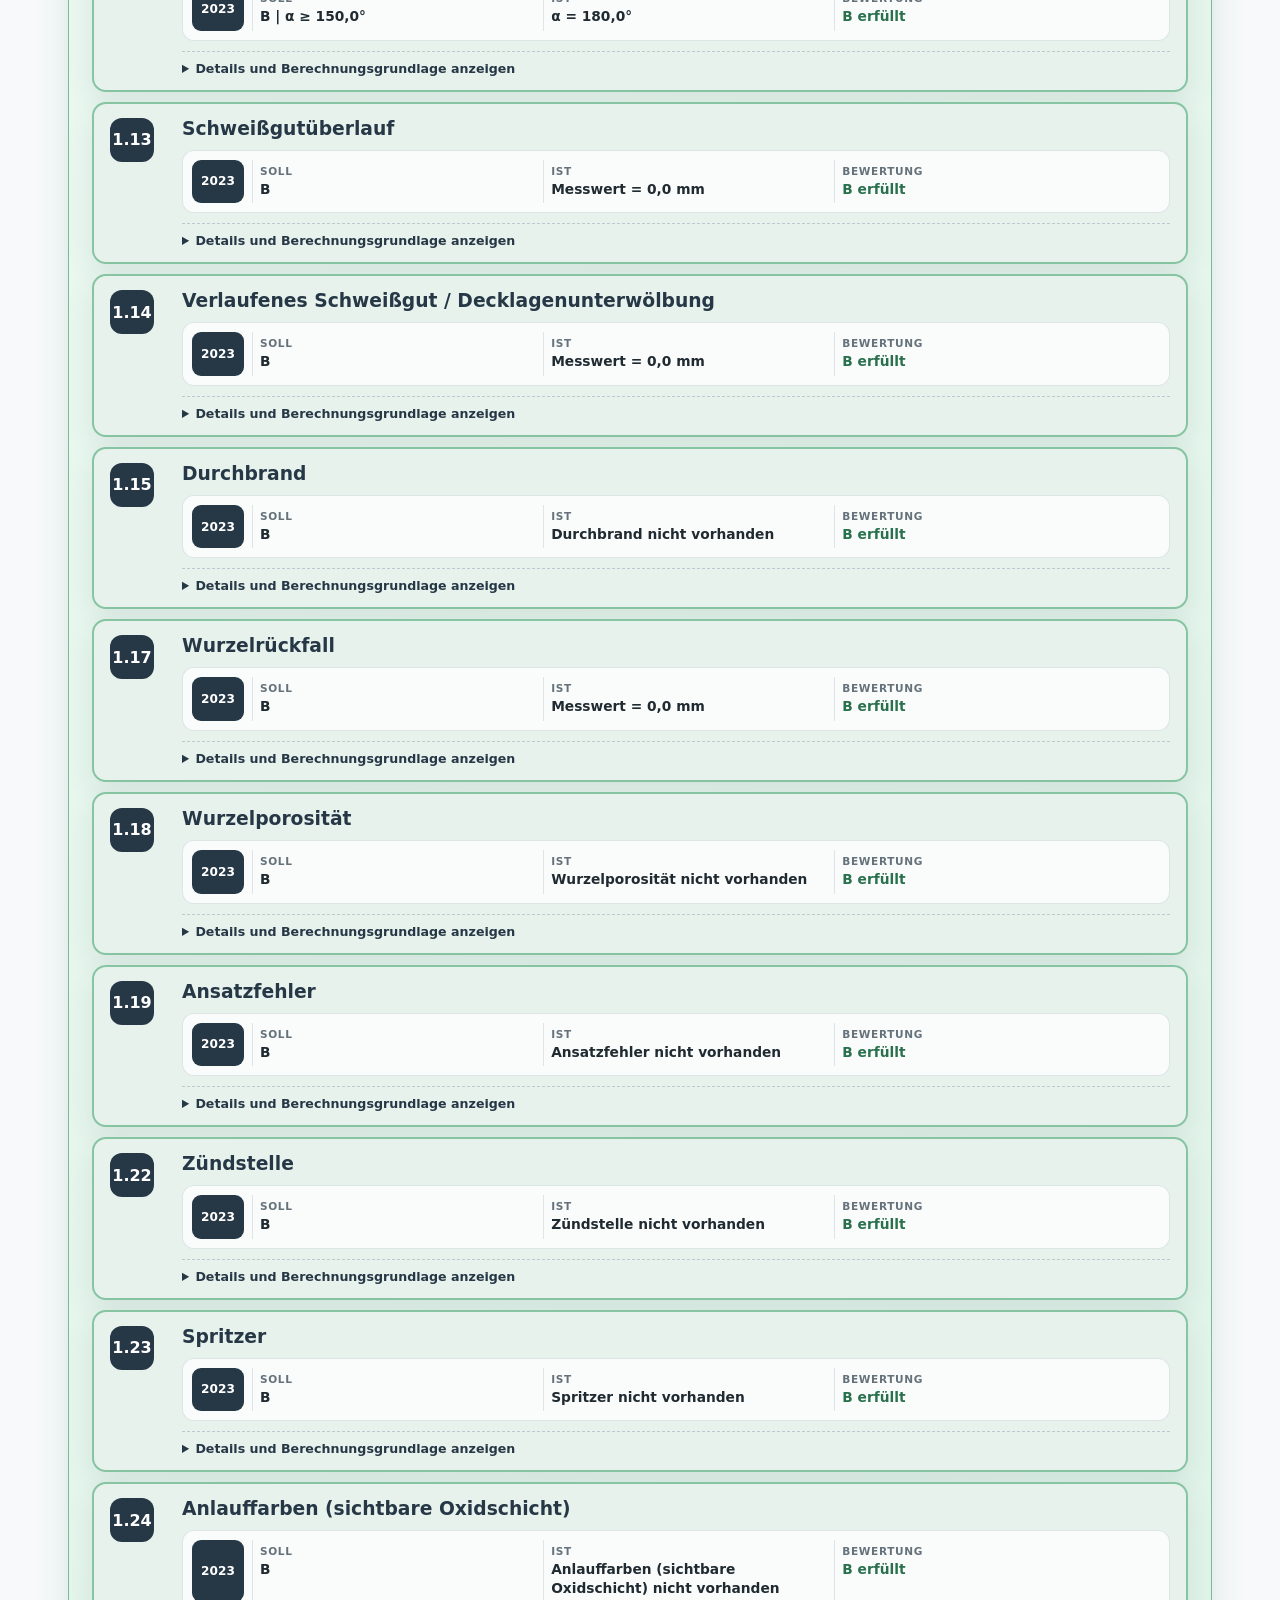
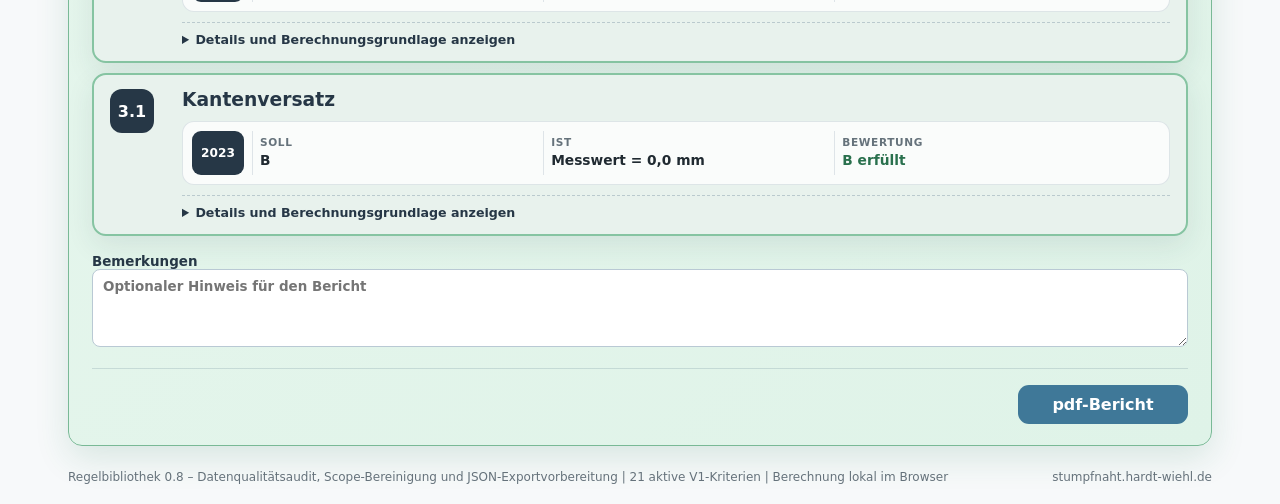
==== commit 6a495823: "PR #47 veröffentlichen: index.html" ====
--- a/index.html
+++ b/index.html
@@ -8,7 +8,7 @@
   <meta name="referrer" content="strict-origin-when-cross-origin">
   <meta http-equiv="Content-Security-Policy" content="default-src 'self'; script-src 'self'; style-src 'self' 'unsafe-inline'; img-src 'self' data:; connect-src 'self'; object-src 'none'; base-uri 'self'; form-action 'self'">
   <title>Stumpfnahtbewertung | Hardt-Wiehl Connect</title>
-  <link rel="stylesheet" href="./assets/styles.css?v=95a9c615f9e8">
+  <link rel="stylesheet" href="./assets/styles.css?v=734273408d6c">
 </head>
 <body>
 <div class="test-system-banner" id="test-system-banner"><strong>TESTSYSTEM</strong><span>Bewertungen und Berichte sind noch nicht zur produktiven Verwendung freigegeben.</span></div>
@@ -49,7 +49,10 @@
     <div class="general-data-grid">
       <label>Prüfort<input id="location" placeholder="Werkstatt / Baustelle"></label>
       <label>Berichtsnummer<input id="report_id" value="EMP-2026-001"></label>
-      <label>Prüfer<input id="inspector" placeholder="Name"></label>
+      <div class="inspector-entry">
+        <label>Prüfer<input id="inspector" placeholder="Name"></label>
+        <button class="optional-data-toggle compact-toggle fillet-only-control" type="button" data-optional-panel="inspector-qualification-panel" data-closed-label="+ Qualifikation ergänzen" data-open-label="− Qualifikation schließen" aria-expanded="false">+ Qualifikation ergänzen</button>
+      </div>
       <label>Prüfdatum<input id="inspection_date" type="date"></label>
       <label>Bauteil<input id="component" placeholder="z. B. Konsole K-17"></label>
       <label>WPS-Nr.<input id="wps" placeholder="z. B. WPS-135-FW-S355-08 Rev. 03"></label>
@@ -75,6 +78,90 @@
         <label class="switch-row"><input id="access_root" type="checkbox" checked><span>Wurzelseite zugänglich</span></label>
       </fieldset>
     </div>
+
+    <div class="fillet-vt-details">
+      <div class="optional-data-actions">
+        <button class="optional-data-toggle secondary" type="button" data-optional-panel="additional-inspection-data-panel" data-closed-label="+ Weitere Prüfdaten" data-open-label="− Weitere Prüfdaten schließen" aria-expanded="false">+ Weitere Prüfdaten</button>
+        <button class="optional-data-toggle secondary" type="button" data-optional-panel="inspection-conditions-panel" data-closed-label="+ Prüfbedingungen und Prüfmittel" data-open-label="− Prüfbedingungen und Prüfmittel schließen" aria-expanded="false">+ Prüfbedingungen und Prüfmittel</button>
+      </div>
+
+      <div class="optional-data-panel" id="inspector-qualification-panel" hidden>
+        <h3>Qualifikation des Prüfers</h3>
+        <div class="optional-field-grid">
+          <label>Qualifikationsstufe<input id="inspector_level" placeholder="z. B. VT 2 oder VT 3"></label>
+          <label>Qualifikationssektor<input id="inspector_sector" placeholder="z. B. Schweißverbindungen"></label>
+          <label>Zertifikatsnummer<input id="inspector_certificate"></label>
+          <label>Gültig bis<input id="inspector_valid_until" type="date"></label>
+        </div>
+      </div>
+
+      <div class="optional-data-panel" id="additional-inspection-data-panel" hidden>
+        <h3>Weitere Prüfdaten</h3>
+        <div class="optional-panel-groups">
+          <fieldset>
+            <legend>Auftrag und Bauteil</legend>
+            <div class="optional-field-grid">
+              <label>Hersteller des Schweißteils<input id="manufacturer"></label>
+              <label>Prüfstelle / Prüforganisation<input id="inspection_organization"></label>
+              <label>Kunde / Auftraggeber<input id="customer"></label>
+              <label>Auftrag / Projekt<input id="project"></label>
+              <label>Bauteilnummer<input id="component_number"></label>
+              <label>Schweißnahtnummer<input id="weld_number"></label>
+              <label>Prüfposition / Messstelle<input id="inspection_position"></label>
+              <label>Zeichnungsnummer<input id="drawing_number"></label>
+              <label>Zeichnungsrevision<input id="drawing_revision"></label>
+            </div>
+          </fieldset>
+          <fieldset>
+            <legend>Fertigungsangaben</legend>
+            <div class="optional-field-grid">
+              <label>Werkstoff Bauteil 1<input id="material_t1" placeholder="z. B. S355J2+N"></label>
+              <label>Werkstoff Bauteil 2<input id="material_t2" placeholder="z. B. S355J2+N"></label>
+              <label>Schweißprozess nach DIN EN ISO 4063<input id="welding_process" placeholder="z. B. 135"></label>
+              <label>WPS-Revision<input id="wps_revision"></label>
+              <label>Prüfstadium<select id="inspection_stage"><option value="">Bitte wählen</option><option>fertiggestellt</option><option>nach Reparatur</option><option>nach Wärmebehandlung</option><option>sonstiges</option></select></label>
+              <label>Oberflächenzustand<input id="surface_condition" placeholder="z. B. gereinigt, beschichtet"></label>
+            </div>
+          </fieldset>
+          <fieldset>
+            <legend>Dokumentangaben</legend>
+            <div class="optional-field-grid">
+              <label>Berichtsrevision<input id="report_revision"></label>
+              <label>Berichtsdatum<input id="report_date" type="date"></label>
+            </div>
+          </fieldset>
+        </div>
+      </div>
+
+      <div class="optional-data-panel" id="inspection-conditions-panel" hidden>
+        <h3>Prüfbedingungen und Prüfmittel</h3>
+        <div class="optional-panel-groups">
+          <fieldset>
+            <legend>Prüfumfang und Bedingungen</legend>
+            <div class="optional-field-grid">
+              <label>Geprüfte Nahtlänge<div class="input-unit"><input id="inspected_weld_length" type="number" min="0" step="1"><span>mm</span></div></label>
+              <label>Prüfumfang<div class="input-unit"><input id="inspection_scope_percent" type="number" min="0" max="100" step="1"><span>%</span></div></label>
+              <label>Tatsächlich geprüfte Seite<select id="inspected_side"><option value="">Bitte wählen</option><option>Deckseite</option><option>Wurzelseite</option><option>Deck- und Wurzelseite</option></select></label>
+              <label>Art der Sichtprüfung<select id="visual_method"><option value="">Bitte wählen</option><option>direkt</option><option>indirekt</option></select></label>
+              <label>Beleuchtungsstärke<div class="input-unit"><input id="illuminance_lux" type="number" min="0" step="1"><span>lx</span></div></label>
+              <label>Betrachtungsabstand<div class="input-unit"><input id="viewing_distance_mm" type="number" min="0" step="1"><span>mm</span></div></label>
+              <label>Betrachtungswinkel<div class="input-unit"><input id="viewing_angle_deg" type="number" min="0" max="180" step="1"><span>°</span></div></label>
+            </div>
+          </fieldset>
+          <fieldset>
+            <legend>Prüfmittel</legend>
+            <div class="optional-field-grid">
+              <label>Verwendetes Prüfmittel<input id="test_equipment" placeholder="z. B. Schweißnahtlehre"></label>
+              <label>Prüfmittel – Hersteller / Typ<input id="equipment_type"></label>
+              <label>Prüfmittel – Geräte- / Seriennummer<input id="equipment_serial"></label>
+              <label>Prüfmittel – Kalibrier- / Prüfdatum<input id="equipment_check_date" type="date"></label>
+              <label>Luxmeter – Hersteller / Typ<input id="luxmeter_type"></label>
+              <label>Luxmeter – Geräte- / Seriennummer<input id="luxmeter_serial"></label>
+            </div>
+          </fieldset>
+        </div>
+      </div>
+    </div>
   </section>
 
   <section class="panel step-panel area-2" id="base-geometry" data-panel="2">
@@ -83,6 +170,18 @@
       <div class="geometry-measurements"><div class="form-grid" id="geometry-fields"></div></div>
       <div class="geometry-card">
         <div class="schematic" id="geometry-schematic"></div>
+      </div>
+    </div>
+    <div class="fillet-vt-details finding-details">
+      <button class="optional-data-toggle secondary" type="button" data-optional-panel="finding-details-panel" data-closed-label="+ Befunddetails" data-open-label="− Befunddetails schließen" aria-expanded="false">+ Befunddetails</button>
+      <div class="optional-data-panel" id="finding-details-panel" hidden>
+        <h3>Befunddetails zur aktuellen Prüfposition</h3>
+        <div class="optional-field-grid">
+          <label>Genaue Lage / Längskoordinate<input id="finding_location" placeholder="z. B. 340–375 mm"></label>
+          <label>Bezugskante / Nullpunkt<input id="finding_reference" placeholder="z. B. Bezugskante A"></label>
+          <label class="wide-field">Befundbeschreibung<textarea id="finding_description" rows="3" maxlength="600"></textarea></label>
+          <label>Foto-, Skizzen- oder Anlagenreferenz<input id="finding_attachment_reference"></label>
+        </div>
       </div>
     </div>
   </section>
@@ -114,7 +213,7 @@
 <footer class="site-footer"><span id="footer-library">Regelbibliothek wird geladen...</span><span>stumpfnaht.hardt-wiehl.de</span></footer>
 <noscript><div class="alert">JavaScript ist für die lokale Bewertung erforderlich.</div></noscript>
 <script type="module" src="./assets/target-lock.js?v=f0f768a8f797"></script>
-<script type="module" src="./assets/app.js?v=a8510e1ce3b9"></script>
+<script type="module" src="./assets/app.js?v=a8d9faa04c47"></script>
 <script type="module" src="./assets/criterion-filter.js?v=d6b249169afd"></script>
 </body>
 </html>
--- a/assets/styles.css
+++ b/assets/styles.css
@@ -558,3 +558,32 @@
 @media (max-width:820px) {
   .norm-difference-note { grid-column:2; }
 }
+
+/* Optionale VT-Prüfdaten – zunächst ausschließlich für die Kehlnaht */
+.general-data-grid > .inspector-entry { min-width:0; }
+.inspector-entry > label { display:block; }
+.optional-data-actions { display:flex; flex-wrap:wrap; gap:10px; margin-top:16px; }
+.optional-data-toggle { min-height:38px; }
+.optional-data-toggle.compact-toggle { display:block; width:100%; margin-top:6px; padding:5px 8px; border:1px solid rgba(36,107,153,.36); border-radius:8px; background:#f4f8fb; color:var(--navy); font-size:.74rem; font-weight:800; text-align:left; }
+.optional-data-toggle[aria-expanded="true"] { border-color:var(--blue); background:#e8f2f8; }
+.optional-data-panel { margin-top:12px; padding:14px; border:1px solid rgba(23,61,95,.18); border-radius:12px; background:rgba(247,249,250,.88); }
+.optional-data-panel[hidden] { display:none; }
+.optional-data-panel h3 { margin:0 0 12px; color:var(--navy); font-size:1rem; }
+.optional-panel-groups { display:grid; gap:12px; }
+.optional-panel-groups fieldset { margin:0; padding:12px; background:#fff; }
+.optional-panel-groups legend { color:var(--navy); font-size:.84rem; font-weight:900; }
+.optional-field-grid { display:grid; grid-template-columns:repeat(3,minmax(0,1fr)); gap:12px 14px; align-items:start; }
+.optional-field-grid > label { min-width:0; }
+.optional-field-grid .wide-field { grid-column:span 2; }
+.optional-field-grid textarea { min-height:72px; resize:vertical; }
+.finding-details { margin-top:14px; }
+
+@media (max-width:860px) {
+  .optional-field-grid { grid-template-columns:repeat(2,minmax(0,1fr)); }
+}
+
+@media (max-width:620px) {
+  .optional-data-actions { display:grid; grid-template-columns:1fr; }
+  .optional-field-grid { grid-template-columns:1fr; }
+  .optional-field-grid .wide-field { grid-column:auto; }
+}
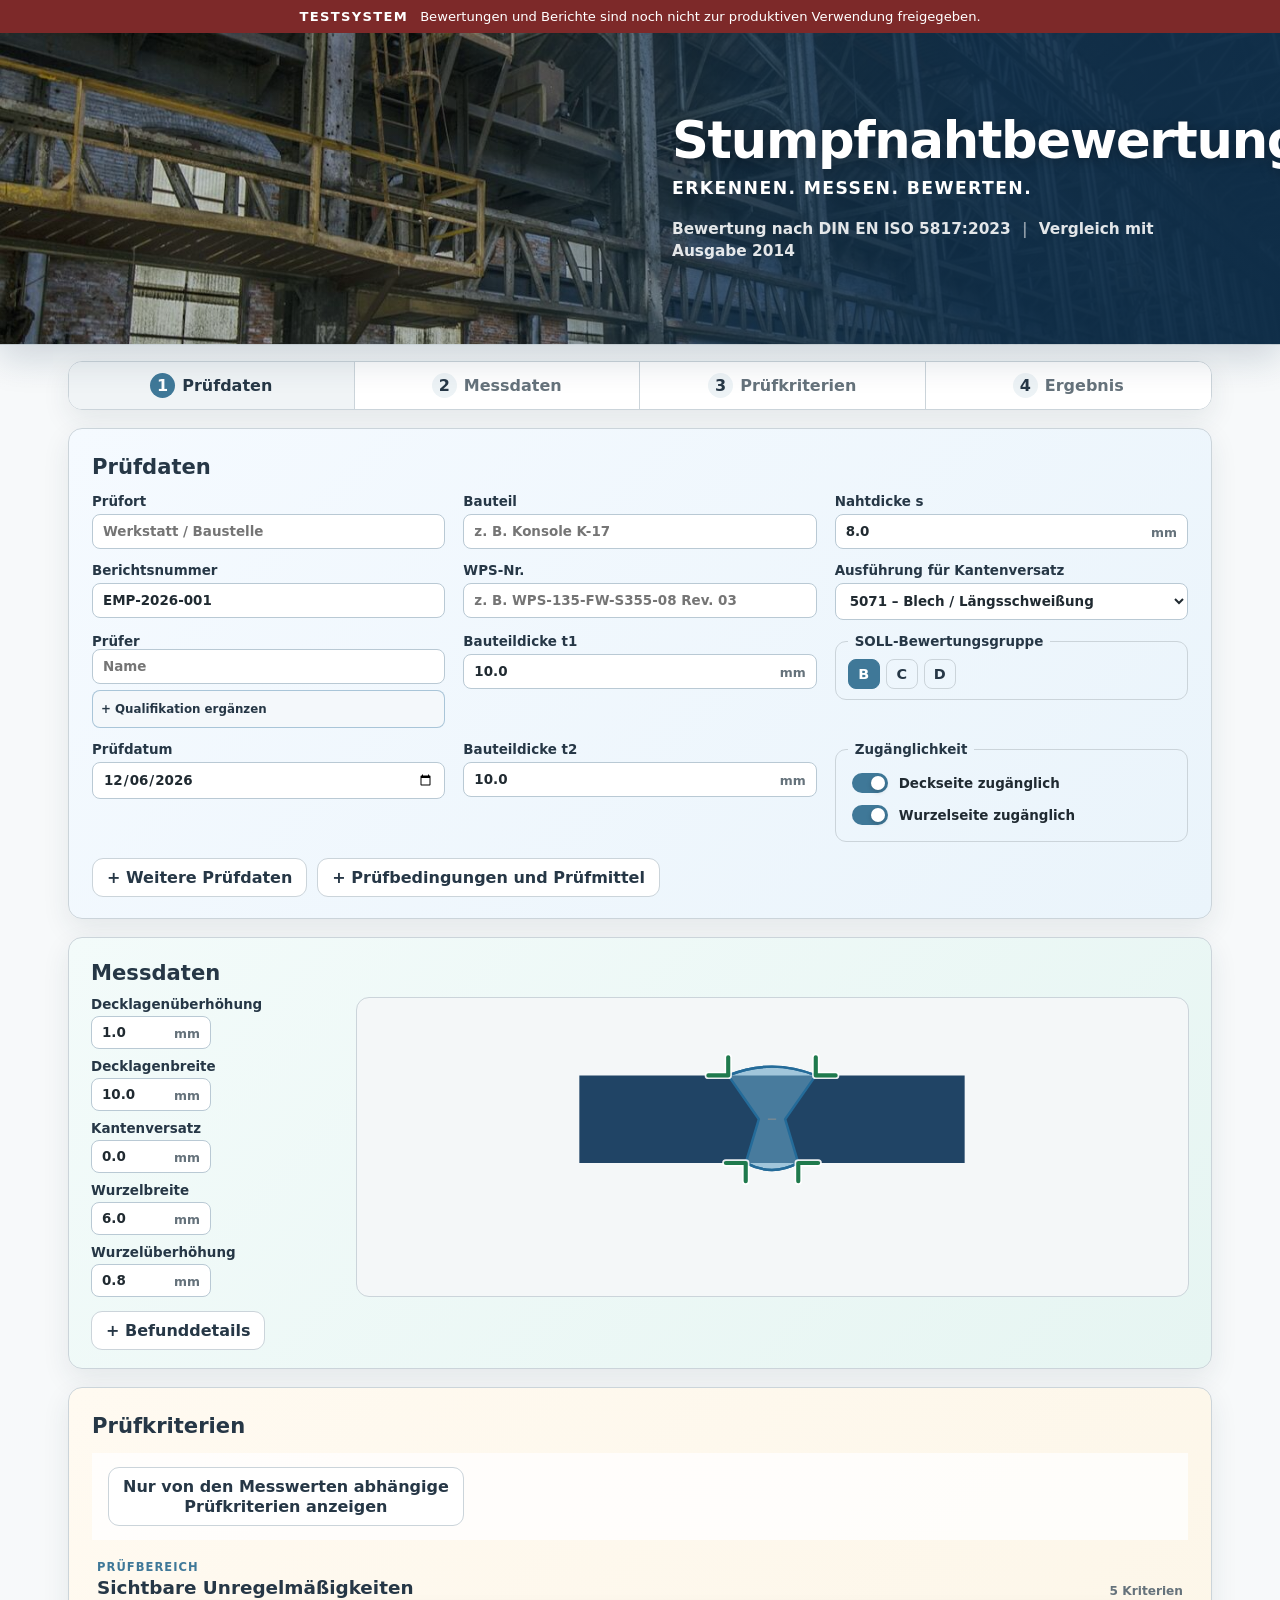
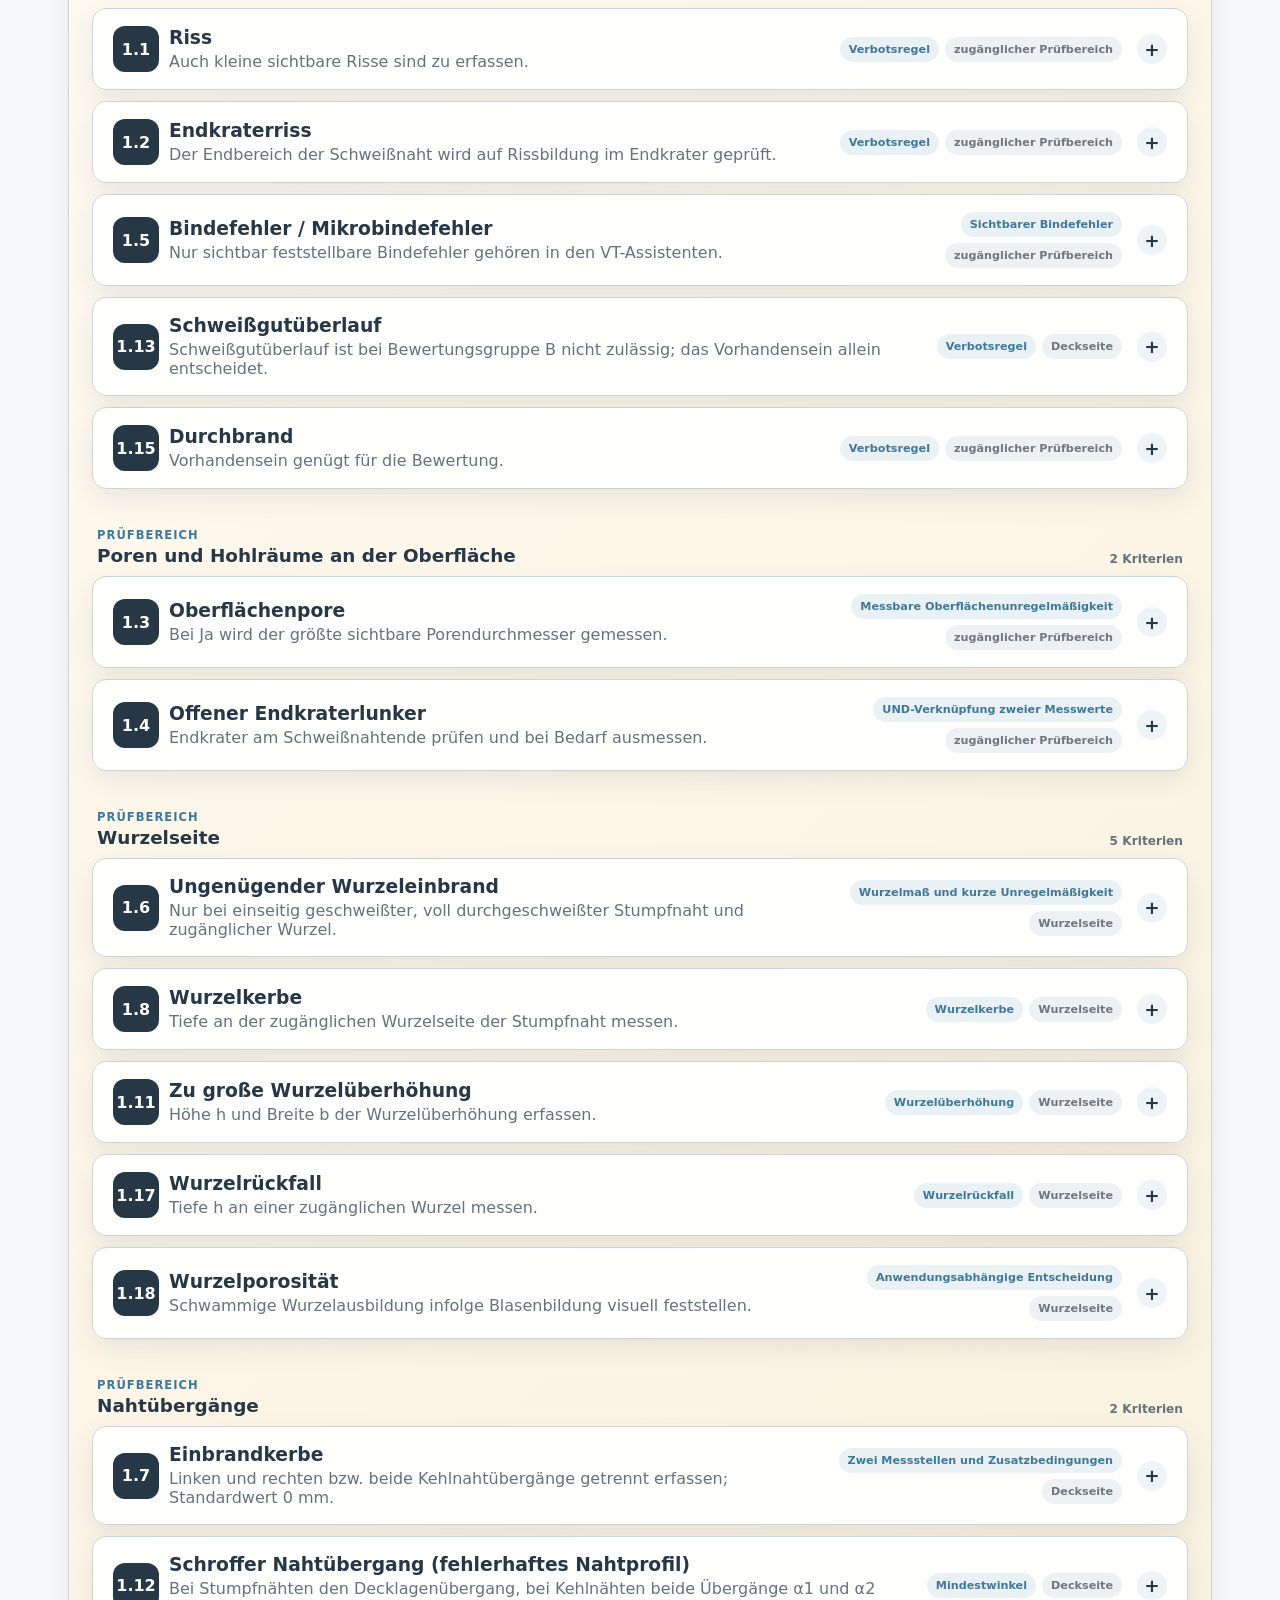
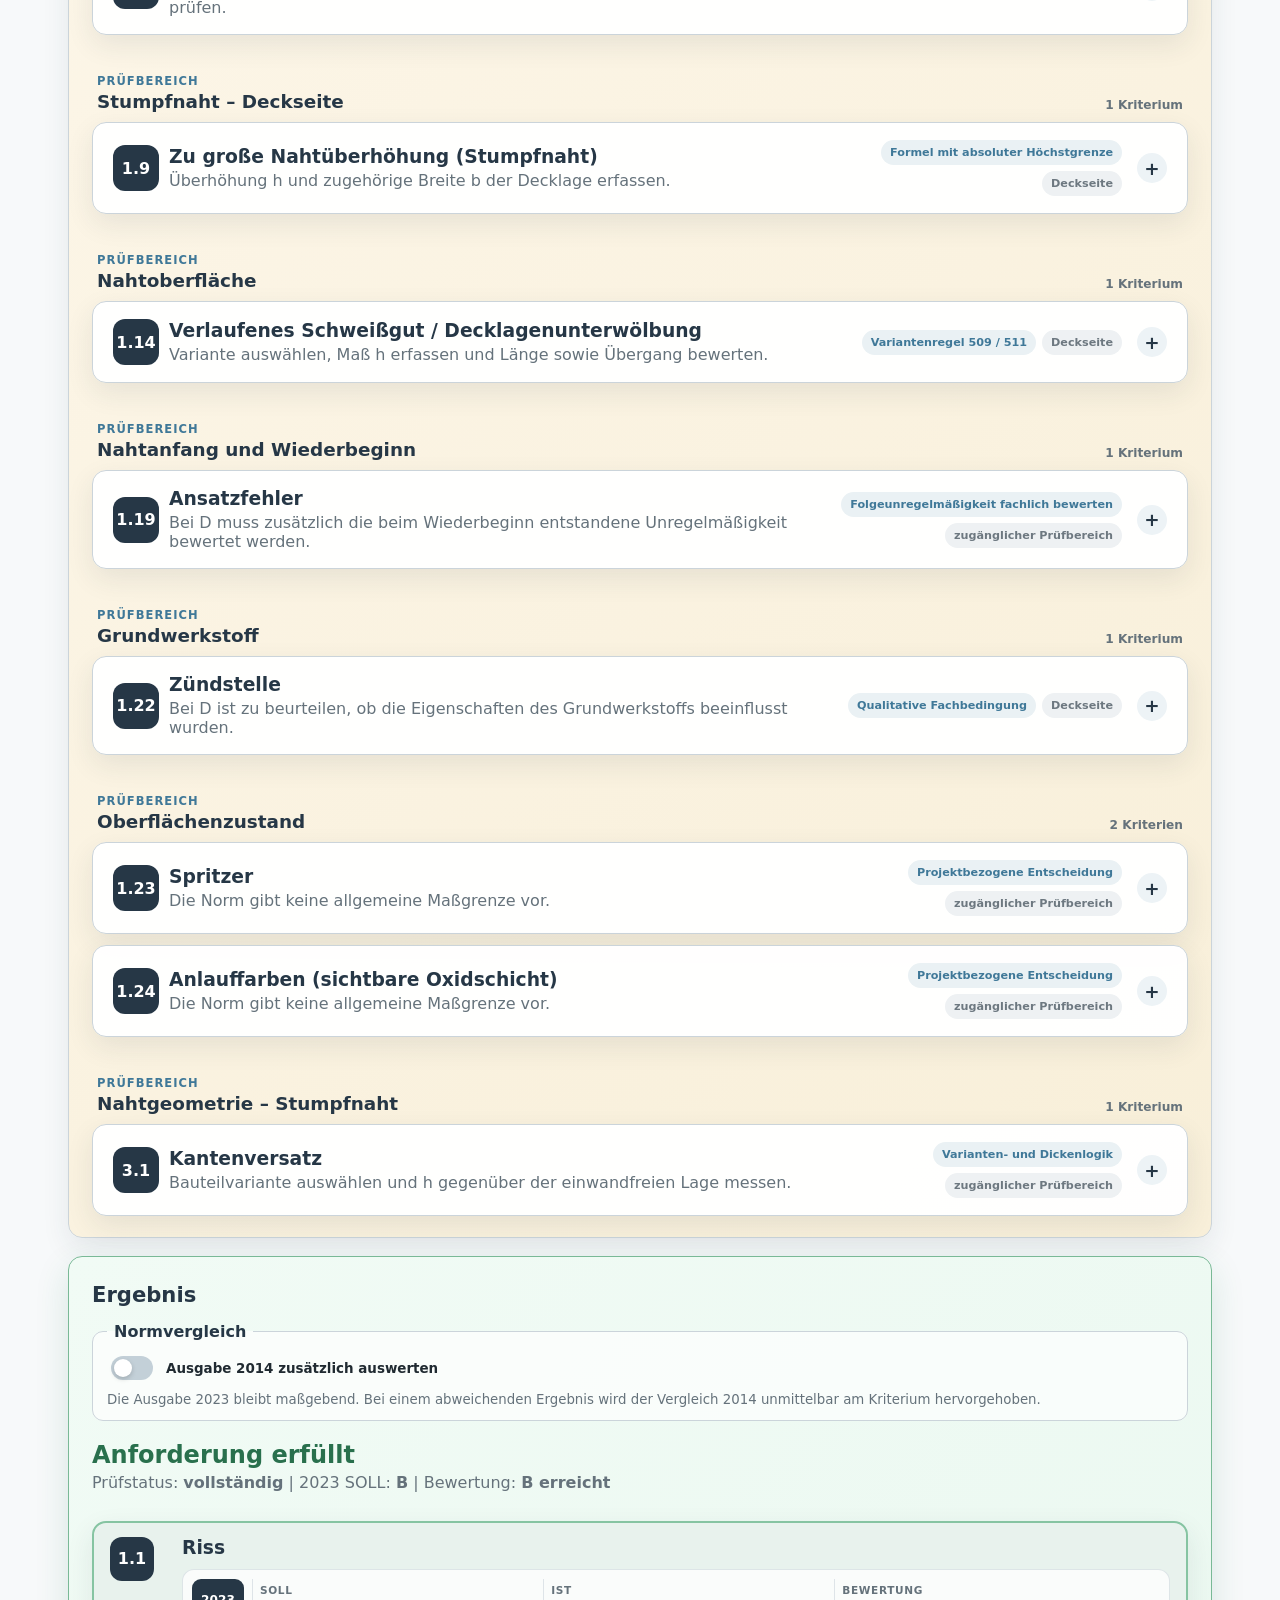
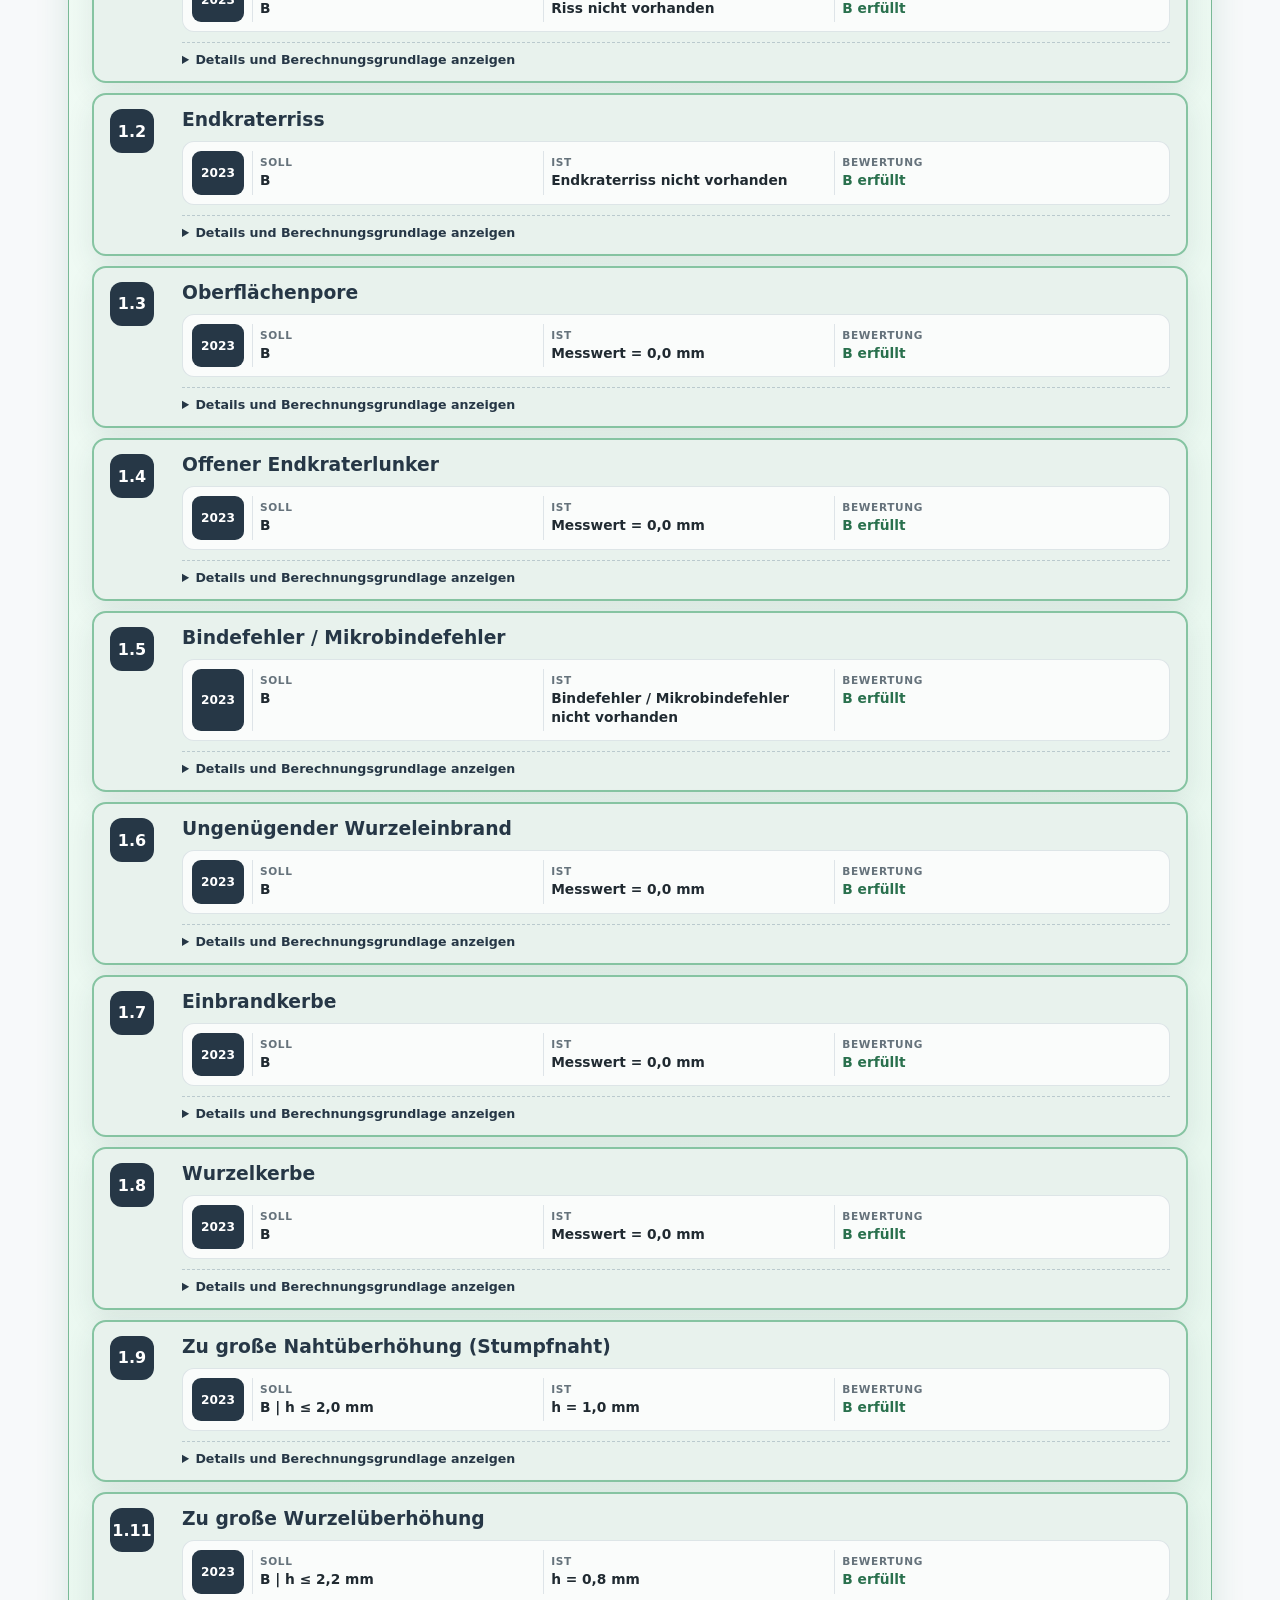
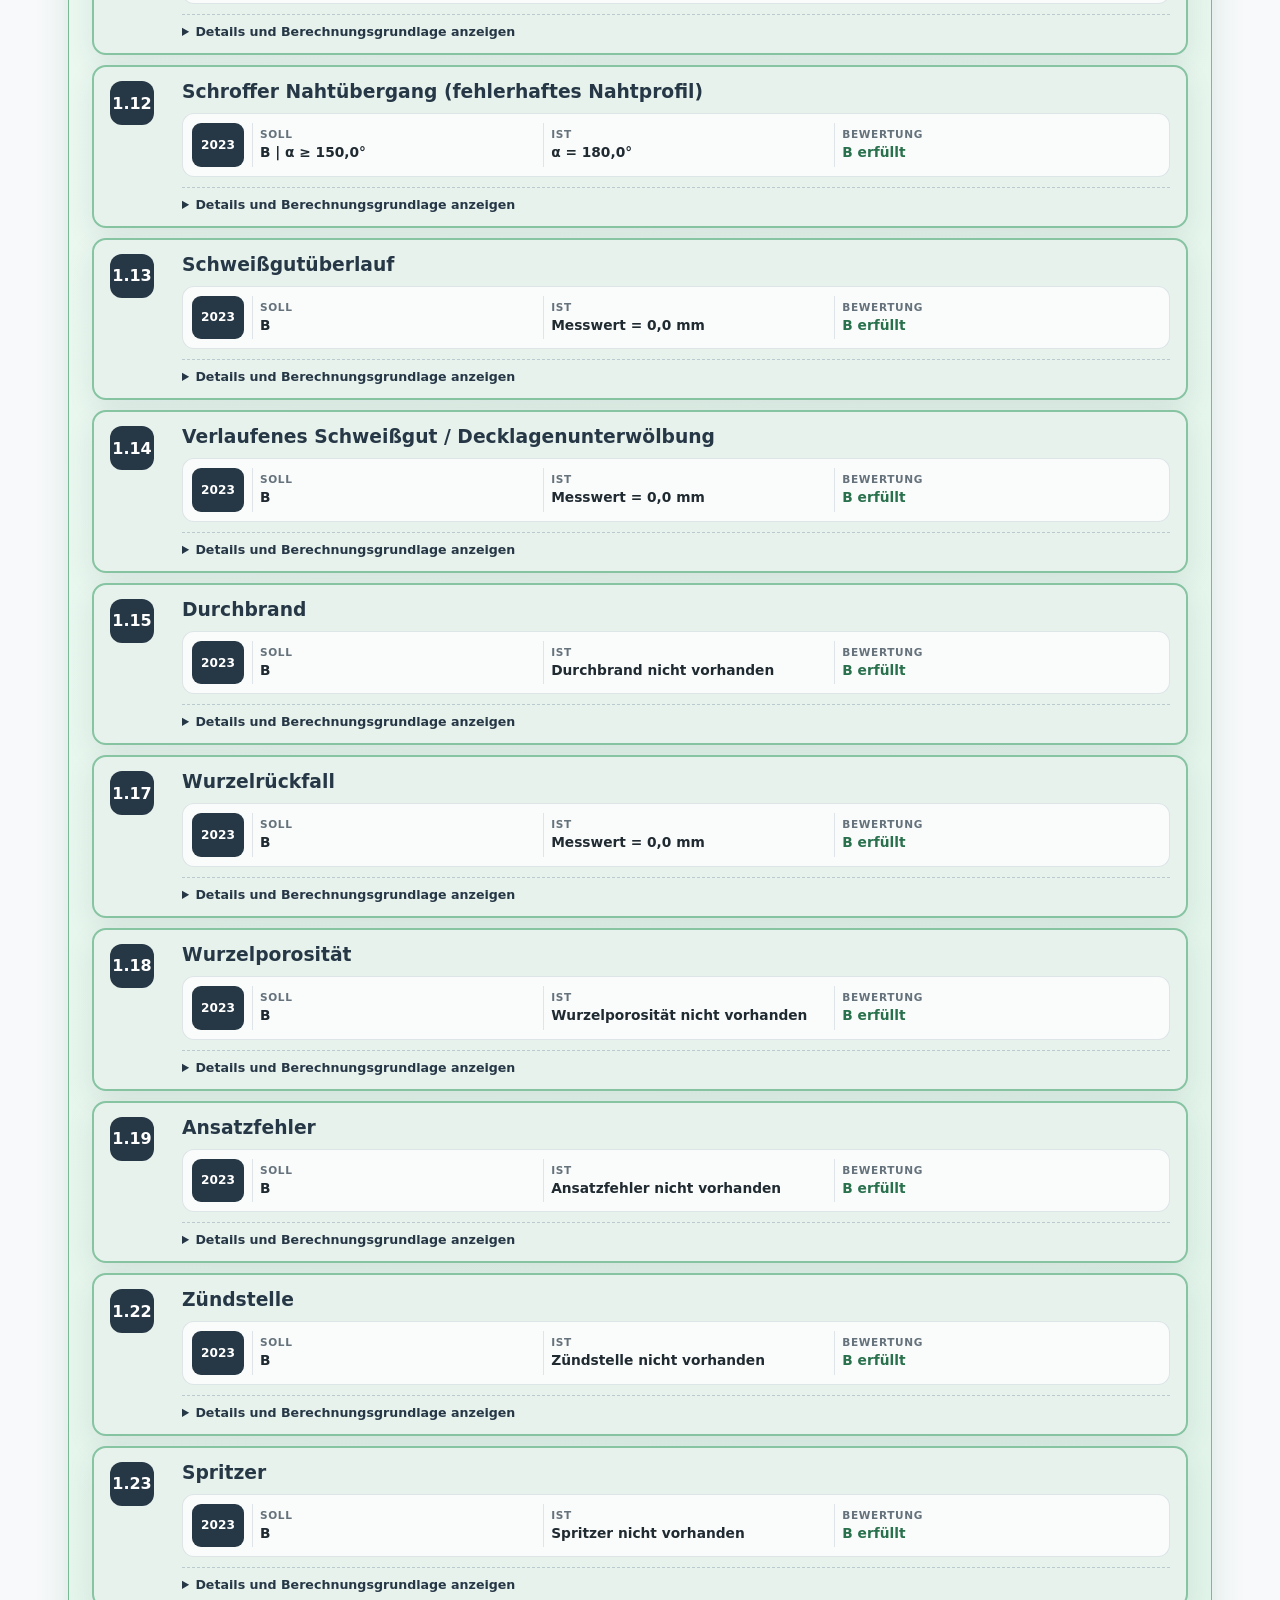
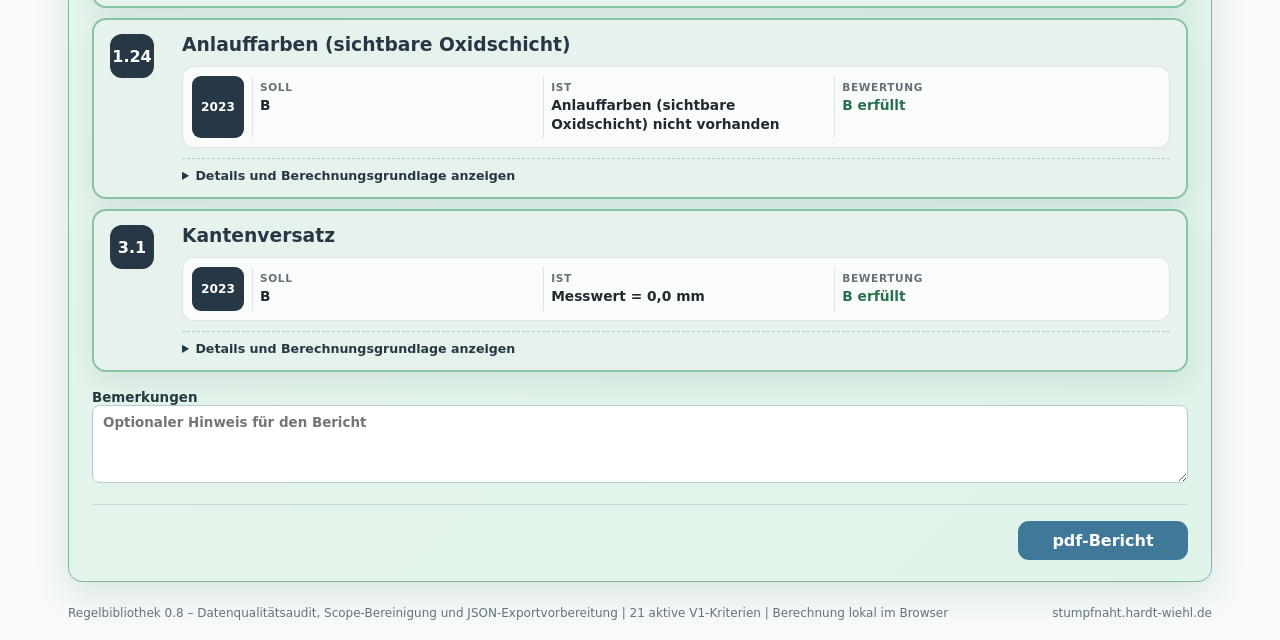
==== commit d775a44c: "Connect-Stumpfnaht aus privatem Quellstand veröffentlichen" ====
--- a/index.html
+++ b/index.html
@@ -8,7 +8,7 @@
   <meta name="referrer" content="strict-origin-when-cross-origin">
   <meta http-equiv="Content-Security-Policy" content="default-src 'self'; script-src 'self'; style-src 'self' 'unsafe-inline'; img-src 'self' data:; connect-src 'self'; object-src 'none'; base-uri 'self'; form-action 'self'">
   <title>Stumpfnahtbewertung | Hardt-Wiehl Connect</title>
-  <link rel="stylesheet" href="./assets/styles.css?v=734273408d6c">
+  <link rel="stylesheet" href="./assets/styles.css?v=c3b604e49f68">
 </head>
 <body>
 <div class="test-system-banner" id="test-system-banner"><strong>TESTSYSTEM</strong><span>Bewertungen und Berichte sind noch nicht zur produktiven Verwendung freigegeben.</span></div>
@@ -51,7 +51,7 @@
       <label>Berichtsnummer<input id="report_id" value="EMP-2026-001"></label>
       <div class="inspector-entry">
         <label>Prüfer<input id="inspector" placeholder="Name"></label>
-        <button class="optional-data-toggle compact-toggle fillet-only-control" type="button" data-optional-panel="inspector-qualification-panel" data-closed-label="+ Qualifikation ergänzen" data-open-label="− Qualifikation schließen" aria-expanded="false">+ Qualifikation ergänzen</button>
+        <button class="optional-data-toggle compact-toggle" type="button" data-optional-panel="inspector-qualification-panel" data-closed-label="+ Qualifikation ergänzen" data-open-label="− Qualifikation schließen" aria-expanded="false">+ Qualifikation ergänzen</button>
       </div>
       <label>Prüfdatum<input id="inspection_date" type="date"></label>
       <label>Bauteil<input id="component" placeholder="z. B. Konsole K-17"></label>
@@ -79,7 +79,7 @@
       </fieldset>
     </div>
 
-    <div class="fillet-vt-details">
+    <div class="vt-details">
       <div class="optional-data-actions">
         <button class="optional-data-toggle secondary" type="button" data-optional-panel="additional-inspection-data-panel" data-closed-label="+ Weitere Prüfdaten" data-open-label="− Weitere Prüfdaten schließen" aria-expanded="false">+ Weitere Prüfdaten</button>
         <button class="optional-data-toggle secondary" type="button" data-optional-panel="inspection-conditions-panel" data-closed-label="+ Prüfbedingungen und Prüfmittel" data-open-label="− Prüfbedingungen und Prüfmittel schließen" aria-expanded="false">+ Prüfbedingungen und Prüfmittel</button>
@@ -172,7 +172,7 @@
         <div class="schematic" id="geometry-schematic"></div>
       </div>
     </div>
-    <div class="fillet-vt-details finding-details">
+    <div class="vt-details finding-details">
       <button class="optional-data-toggle secondary" type="button" data-optional-panel="finding-details-panel" data-closed-label="+ Befunddetails" data-open-label="− Befunddetails schließen" aria-expanded="false">+ Befunddetails</button>
       <div class="optional-data-panel" id="finding-details-panel" hidden>
         <h3>Befunddetails zur aktuellen Prüfposition</h3>
@@ -213,7 +213,7 @@
 <footer class="site-footer"><span id="footer-library">Regelbibliothek wird geladen...</span><span>stumpfnaht.hardt-wiehl.de</span></footer>
 <noscript><div class="alert">JavaScript ist für die lokale Bewertung erforderlich.</div></noscript>
 <script type="module" src="./assets/target-lock.js?v=f0f768a8f797"></script>
-<script type="module" src="./assets/app.js?v=a8d9faa04c47"></script>
+<script type="module" src="./assets/app.js?v=d68aa8daba47"></script>
 <script type="module" src="./assets/criterion-filter.js?v=d6b249169afd"></script>
 </body>
 </html>
--- a/assets/styles.css
+++ b/assets/styles.css
@@ -559,7 +559,7 @@
   .norm-difference-note { grid-column:2; }
 }
 
-/* Optionale VT-Prüfdaten – zunächst ausschließlich für die Kehlnaht */
+/* Optionale VT-Prüfdaten für Kehlnaht und Stumpfnaht */
 .general-data-grid > .inspector-entry { min-width:0; }
 .inspector-entry > label { display:block; }
 .optional-data-actions { display:flex; flex-wrap:wrap; gap:10px; margin-top:16px; }
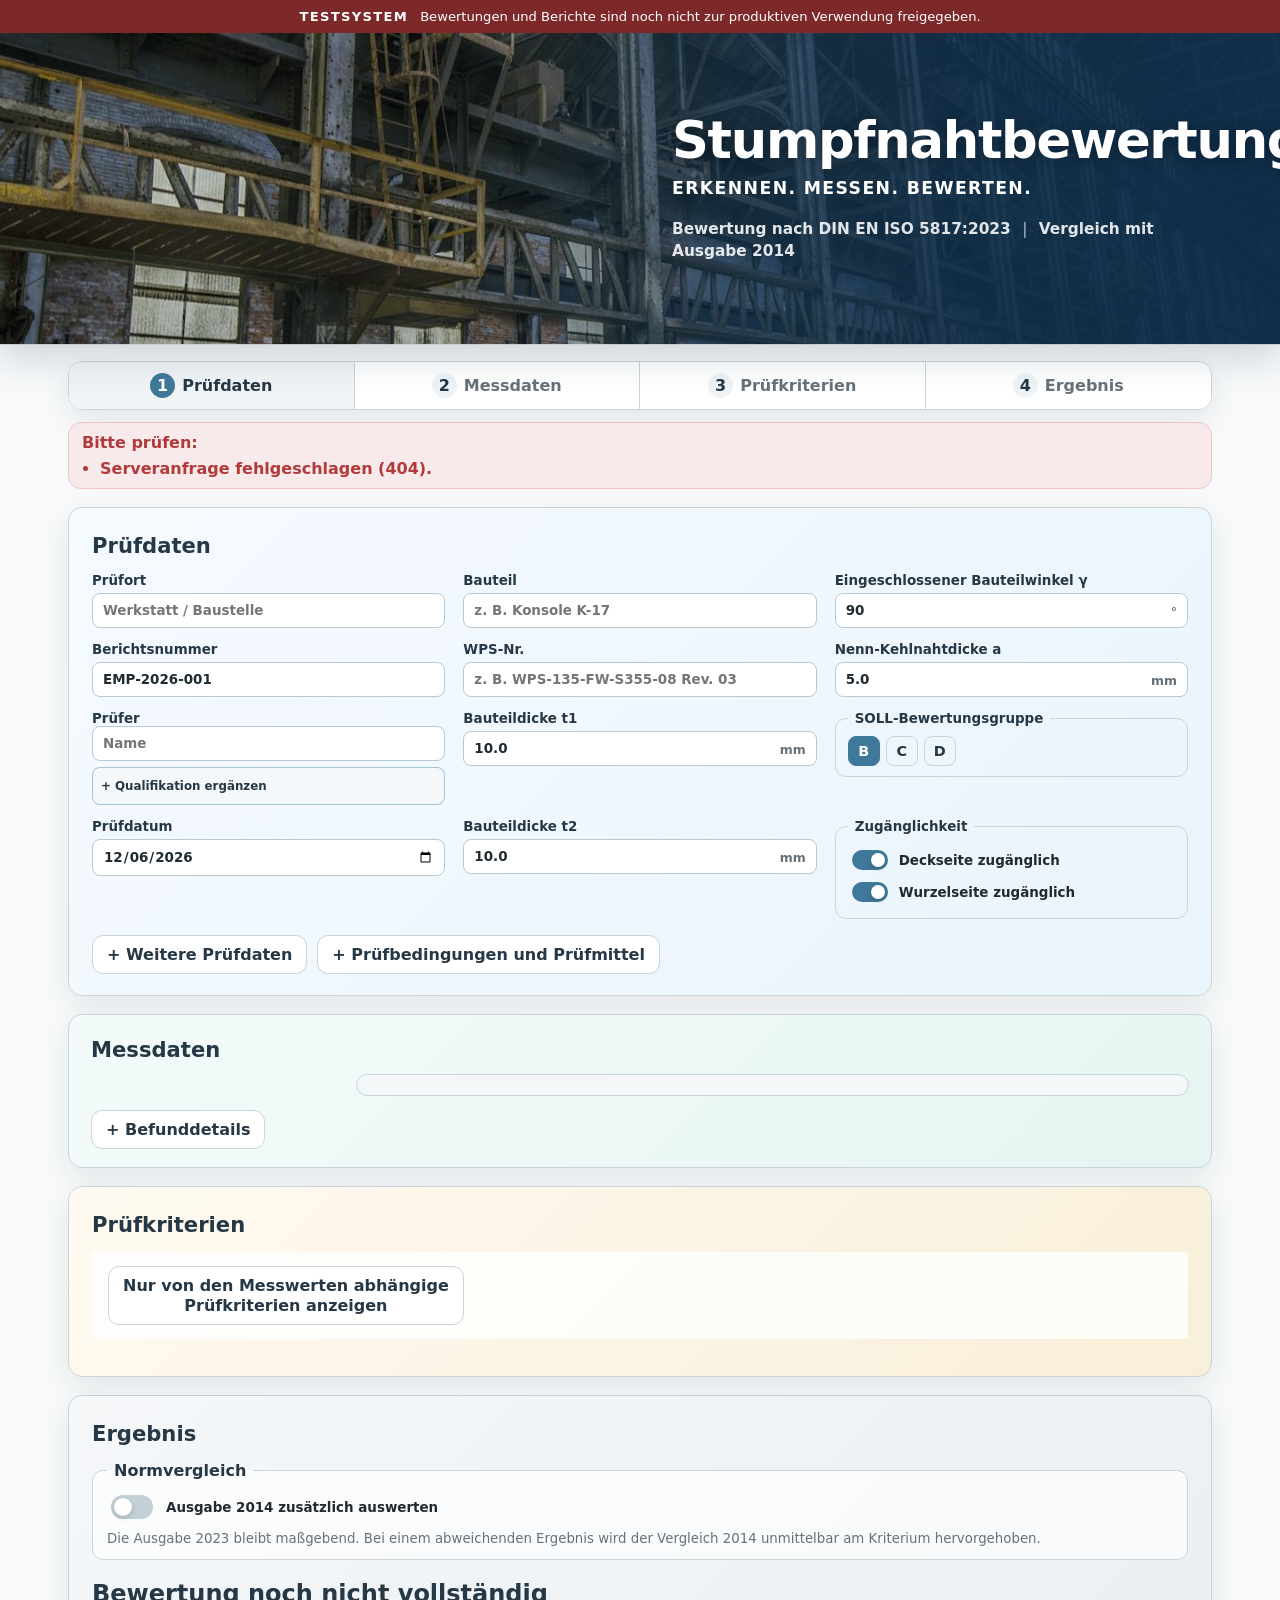
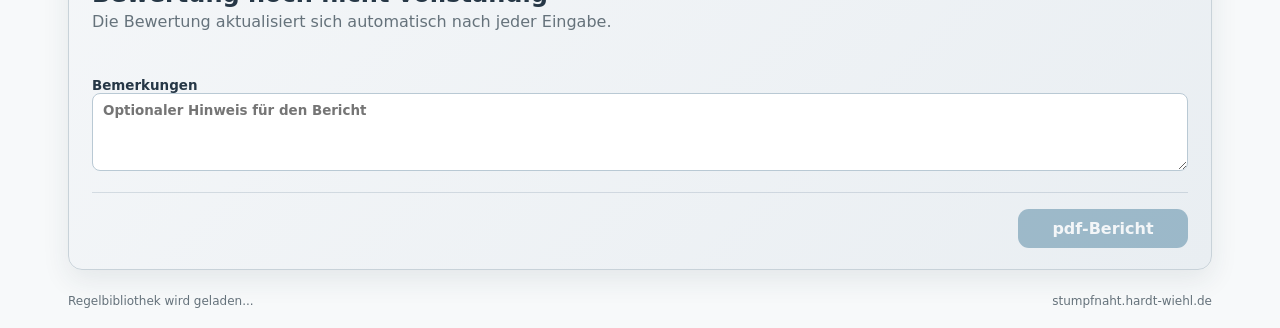
==== commit 9d9f7699: "Öffentlichen Stumpfnaht-Build auf geschützte API umstellen" ====
--- a/index.html
+++ b/index.html
@@ -213,7 +213,7 @@
 <footer class="site-footer"><span id="footer-library">Regelbibliothek wird geladen...</span><span>stumpfnaht.hardt-wiehl.de</span></footer>
 <noscript><div class="alert">JavaScript ist für die lokale Bewertung erforderlich.</div></noscript>
 <script type="module" src="./assets/target-lock.js?v=f0f768a8f797"></script>
-<script type="module" src="./assets/app.js?v=d68aa8daba47"></script>
+<script type="module" src="./assets/app.js?v=3c5f6e8abdbc"></script>
 <script type="module" src="./assets/criterion-filter.js?v=d6b249169afd"></script>
 </body>
 </html>
